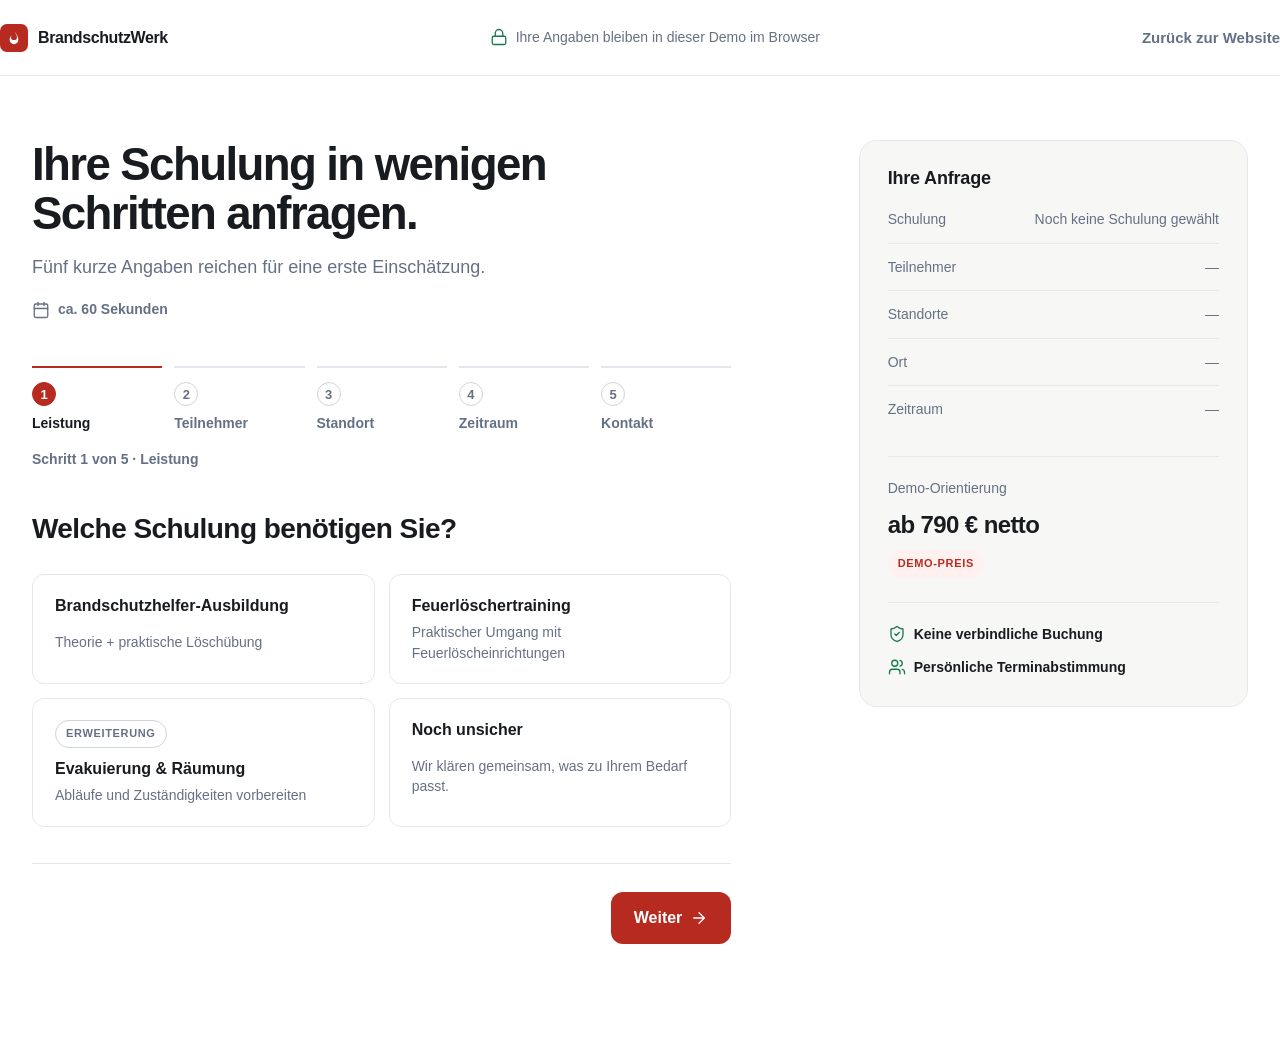
==== anfrage/index.html @ 1ae9d1f4 "publish BrandschutzWerk demo preview (generated artefact)" ====
<!doctype html>
<html lang="de">
<head>
  <meta charset="utf-8">
  <meta name="viewport" content="width=device-width, initial-scale=1">
  <meta name="robots" content="noindex,nofollow">
  <title>Schulung anfragen | BrandschutzWerk</title>
  <meta name="description" content="Unverbindliche Anfrage für eine Brandschutzhelfer-Schulung in fünf kurzen Schritten.">
  <link rel="canonical" href="./">
  <meta property="og:title" content="Schulung anfragen | BrandschutzWerk">
  <meta property="og:description" content="Unverbindliche Anfrage für eine Brandschutzhelfer-Schulung in fünf kurzen Schritten.">
  <meta property="og:type" content="website">
  <meta property="og:locale" content="de_DE">
  <link rel="icon" href="../assets/brand/favicon.svg" type="image/svg+xml">
  <link rel="stylesheet" href="../css/foundation/tokens.css">
  <link rel="stylesheet" href="../css/foundation/reset.css">
  <link rel="stylesheet" href="../css/foundation/typography.css">
  <link rel="stylesheet" href="../css/foundation/layout.css">
  <link rel="stylesheet" href="../css/foundation/utilities.css">
  <link rel="stylesheet" href="../css/foundation/motion.css">
  <link rel="stylesheet" href="../css/components/icon.css">
  <link rel="stylesheet" href="../css/components/button.css">
  <link rel="stylesheet" href="../css/components/badge.css">
  <link rel="stylesheet" href="../css/components/status-note.css">
  <link rel="stylesheet" href="../css/components/form-field.css">
  <link rel="stylesheet" href="../css/components/stepper.css">
  <link rel="stylesheet" href="../css/components/demo-mode.css">
  <link rel="stylesheet" href="../css/patterns/section-heading.css">
  <link rel="stylesheet" href="../css/pages/request.css">
</head>
<body class="page-shell" data-page="PAGE_REQUEST">
<svg xmlns="http://www.w3.org/2000/svg" style="display:none" aria-hidden="true">
<symbol id="icon-arrow-right" viewBox="0 0 24 24"><path d="M5 12h14"/><path d="m12 5 7 7-7 7"/></symbol>
<symbol id="icon-check" viewBox="0 0 24 24"><path d="M20 6 9 17l-5-5"/></symbol>
<symbol id="icon-lock" viewBox="0 0 24 24"><rect width="18" height="11" x="3" y="11" rx="2"/><path d="M7 11V7a5 5 0 0 1 10 0v4"/></symbol>
<symbol id="icon-shield-check" viewBox="0 0 24 24"><path d="M20 13c0 5-3.5 7.5-7.66 8.95a1 1 0 0 1-.67-.01C7.5 20.5 4 18 4 13V6a1 1 0 0 1 1-1c2 0 4.5-1.2 6.24-2.72a1.17 1.17 0 0 1 1.52 0C14.51 3.81 17 5 19 5a1 1 0 0 1 1 1z"/><path d="m9 12 2 2 4-4"/></symbol>
<symbol id="icon-building-2" viewBox="0 0 24 24"><path d="M6 22V4a2 2 0 0 1 2-2h8a2 2 0 0 1 2 2v18Z"/><path d="M6 12H4a2 2 0 0 0-2 2v6a2 2 0 0 0 2 2h2"/><path d="M18 9h2a2 2 0 0 1 2 2v9a2 2 0 0 1-2 2h-2"/><path d="M10 6h4"/><path d="M10 10h4"/><path d="M10 14h4"/><path d="M10 18h4"/></symbol>
<symbol id="icon-users" viewBox="0 0 24 24"><path d="M16 21v-2a4 4 0 0 0-4-4H6a4 4 0 0 0-4 4v2"/><circle cx="9" cy="7" r="4"/><path d="M22 21v-2a4 4 0 0 0-3-3.87"/><path d="M16 3.13a4 4 0 0 1 0 7.75"/></symbol>
<symbol id="icon-file-check-2" viewBox="0 0 24 24"><path d="M4 22h14a2 2 0 0 0 2-2V7l-5-5H6a2 2 0 0 0-2 2v4"/><path d="M14 2v4a2 2 0 0 0 2 2h4"/><path d="m3 15 2 2 4-4"/></symbol>
<symbol id="icon-calendar" viewBox="0 0 24 24"><path d="M8 2v4"/><path d="M16 2v4"/><rect width="18" height="18" x="3" y="4" rx="2"/><path d="M3 10h18"/></symbol>
<symbol id="icon-map-pin" viewBox="0 0 24 24"><path d="M20 10c0 6-8 12-8 12s-8-6-8-12a8 8 0 0 1 16 0"/><circle cx="12" cy="10" r="3"/></symbol>
<symbol id="icon-circle-help" viewBox="0 0 24 24"><circle cx="12" cy="12" r="10"/><path d="M9.09 9a3 3 0 0 1 5.83 1c0 2-3 3-3 3"/><path d="M12 17h.01"/></symbol>
<symbol id="icon-fire-extinguisher" viewBox="0 0 24 24"><path d="M15 6.5V3a1 1 0 0 0-1-1h-2a1 1 0 0 0-1 1v3.5"/><path d="M9 18h8"/><path d="M18 3h-3"/><path d="M11 6.5a5 5 0 0 1 5 5V21a1 1 0 0 1-1 1h-4a1 1 0 0 1-1-1v-9.5a5 5 0 0 1 1-3"/><path d="M6.5 7h.01"/></symbol>
<symbol id="icon-plus" viewBox="0 0 24 24"><path d="M5 12h14"/><path d="M12 5v14"/></symbol>
</svg>
  <a class="skip-link" href="#main-content">Direkt zum Inhalt</a>

  <!-- REQUEST_00_HEADER — reduced header, no marketing navigation -->
  <header class="request-header" data-component="RequestHeader" data-section-id="REQUEST_00_HEADER">
    <div class="container request-header__inner">
      <a class="request-header__brand" href="../" aria-label="BrandschutzWerk Startseite">
        <img src="../assets/brand/brand-mark.svg" alt="" width="28" height="28">
        <span data-demo="brand-name">BrandschutzWerk</span>
      </a>
      <p class="request-header__trust">
        <svg class="icon icon--sm" aria-hidden="true"><use href="#icon-lock"></use></svg>
        Ihre Angaben bleiben in dieser Demo im Browser
      </p>
      <a class="request-header__back link-cta" href="../">Zurück zur Website</a>
    </div>
  </header>

  <main id="main-content">
    <div class="container">
      <div class="grid-12 request-layout">

        <div class="request-main">

          <!-- REQUEST_01_INTRO -->
          <section class="request-intro" data-section-id="REQUEST_01_INTRO">
            <h1>Ihre Schulung in wenigen Schritten anfragen.</h1>
            <p class="lead">Fünf kurze Angaben reichen für eine erste Einschätzung.</p>
            <p class="request-intro__meta"><svg class="icon icon--sm" aria-hidden="true"><use href="#icon-calendar"></use></svg>ca. 60 Sekunden</p>
          </section>

          <!-- REQUEST_02_STEPPER -->
          <section class="request-stepper-section" data-section-id="REQUEST_02_STEPPER" aria-labelledby="stepper-title">
            <h2 class="sr-only" id="stepper-title">Fortschritt der Anfrage</h2>
            <ol class="stepper" data-component="RequestStepper" data-current-step="1">
              <li class="stepper__step" data-stepper-index="1" aria-current="step">
                <span class="stepper__marker" aria-hidden="true"><svg class="icon icon--sm stepper__check"><use href="#icon-check"></use></svg><span class="stepper__number">1</span></span>
                <span class="stepper__label">Leistung</span>
              </li>
              <li class="stepper__step" data-stepper-index="2">
                <span class="stepper__marker" aria-hidden="true"><svg class="icon icon--sm stepper__check"><use href="#icon-check"></use></svg><span class="stepper__number">2</span></span>
                <span class="stepper__label">Teilnehmer</span>
              </li>
              <li class="stepper__step" data-stepper-index="3">
                <span class="stepper__marker" aria-hidden="true"><svg class="icon icon--sm stepper__check"><use href="#icon-check"></use></svg><span class="stepper__number">3</span></span>
                <span class="stepper__label">Standort</span>
              </li>
              <li class="stepper__step" data-stepper-index="4">
                <span class="stepper__marker" aria-hidden="true"><svg class="icon icon--sm stepper__check"><use href="#icon-check"></use></svg><span class="stepper__number">4</span></span>
                <span class="stepper__label">Zeitraum</span>
              </li>
              <li class="stepper__step" data-stepper-index="5">
                <span class="stepper__marker" aria-hidden="true"><svg class="icon icon--sm stepper__check"><use href="#icon-check"></use></svg><span class="stepper__number">5</span></span>
                <span class="stepper__label">Kontakt</span>
              </li>
            </ol>
            <p class="stepper__status" data-stepper-status role="status">Schritt 1 von 5 · Leistung</p>
          </section>

          <form class="request-form" novalidate data-request-form>

            <!-- REQUEST_STEP_01_SERVICE -->
            <section class="request-step" data-section-id="REQUEST_STEP_01_SERVICE" data-step-id="REQUEST_STEP_01_SERVICE" data-step-index="1" aria-labelledby="step-1-question">
              <h2 class="request-step__question" id="step-1-question" tabindex="-1">Welche Schulung benötigen Sie?</h2>
              <div class="request-options" role="group" aria-labelledby="step-1-question" data-field-id="FIELD_SERVICE">
                <button class="selectable-card request-option" type="button" aria-pressed="false" data-value="brandschutzhelfer">
                  <span class="request-option__title">Brandschutzhelfer-Ausbildung</span>
                  <span class="request-option__desc">Theorie + praktische Löschübung</span>
                  <svg class="icon icon--sm selectable-card__check" aria-hidden="true"><use href="#icon-check"></use></svg>
                </button>
                <button class="selectable-card request-option" type="button" aria-pressed="false" data-value="feuerloeschertraining">
                  <span class="request-option__title">Feuerlöschertraining</span>
                  <span class="request-option__desc">Praktischer Umgang mit Feuerlöscheinrichtungen</span>
                  <svg class="icon icon--sm selectable-card__check" aria-hidden="true"><use href="#icon-check"></use></svg>
                </button>
                <button class="selectable-card request-option" type="button" aria-pressed="false" data-value="evakuierung">
                  <span class="request-option__badge"><span class="badge badge--outline">ERWEITERUNG</span></span>
                  <span class="request-option__title">Evakuierung &amp; Räumung</span>
                  <span class="request-option__desc">Abläufe und Zuständigkeiten vorbereiten</span>
                  <svg class="icon icon--sm selectable-card__check" aria-hidden="true"><use href="#icon-check"></use></svg>
                </button>
                <button class="selectable-card request-option" type="button" aria-pressed="false" data-value="unsicher">
                  <span class="request-option__title">Noch unsicher</span>
                  <span class="request-option__desc">Wir klären gemeinsam, was zu Ihrem Bedarf passt.</span>
                  <svg class="icon icon--sm selectable-card__check" aria-hidden="true"><use href="#icon-check"></use></svg>
                </button>
              </div>
              <p class="field__error request-error" data-error-for="FIELD_SERVICE" role="alert" hidden></p>
              <div class="request-actions">
                <button class="btn btn--primary" type="button" data-request-next>Weiter<svg class="icon btn__arrow" aria-hidden="true"><use href="#icon-arrow-right"></use></svg></button>
              </div>
            </section>

            <!-- REQUEST_STEP_02_PARTICIPANTS -->
            <section class="request-step" data-section-id="REQUEST_STEP_02_PARTICIPANTS" data-step-id="REQUEST_STEP_02_PARTICIPANTS" data-step-index="2" aria-labelledby="step-2-question" hidden>
              <h2 class="request-step__question" id="step-2-question" tabindex="-1">Wie viele Personen sollen teilnehmen?</h2>
              <div class="request-options request-options--compact" role="group" aria-labelledby="step-2-question" data-field-id="FIELD_PARTICIPANTS">
                <button class="selectable-card request-option" type="button" aria-pressed="false" data-value="1-10">
                  <span class="request-option__title">1–10 Personen</span>
                  <svg class="icon icon--sm selectable-card__check" aria-hidden="true"><use href="#icon-check"></use></svg>
                </button>
                <button class="selectable-card request-option" type="button" aria-pressed="false" data-value="11-15">
                  <span class="request-option__title">11–15 Personen</span>
                  <svg class="icon icon--sm selectable-card__check" aria-hidden="true"><use href="#icon-check"></use></svg>
                </button>
                <button class="selectable-card request-option" type="button" aria-pressed="false" data-value="16-20">
                  <span class="request-option__title">16–20 Personen</span>
                  <svg class="icon icon--sm selectable-card__check" aria-hidden="true"><use href="#icon-check"></use></svg>
                </button>
                <button class="selectable-card request-option" type="button" aria-pressed="false" data-value="20+">
                  <span class="request-option__title">Mehr als 20 Personen</span>
                  <svg class="icon icon--sm selectable-card__check" aria-hidden="true"><use href="#icon-check"></use></svg>
                </button>
              </div>
              <p class="field__error request-error" data-error-for="FIELD_PARTICIPANTS" role="alert" hidden></p>

              <h3 class="request-step__subquestion" id="step-2-subquestion">Wie viele Standorte betrifft die Anfrage?</h3>
              <div class="request-options request-options--compact" role="group" aria-labelledby="step-2-subquestion" data-field-id="FIELD_LOCATION_COUNT">
                <button class="selectable-card request-option" type="button" aria-pressed="false" data-value="1">
                  <span class="request-option__title">1 Standort</span>
                  <svg class="icon icon--sm selectable-card__check" aria-hidden="true"><use href="#icon-check"></use></svg>
                </button>
                <button class="selectable-card request-option" type="button" aria-pressed="false" data-value="2-3">
                  <span class="request-option__title">2–3 Standorte</span>
                  <svg class="icon icon--sm selectable-card__check" aria-hidden="true"><use href="#icon-check"></use></svg>
                </button>
                <button class="selectable-card request-option" type="button" aria-pressed="false" data-value="4+">
                  <span class="request-option__title">4 oder mehr Standorte</span>
                  <svg class="icon icon--sm selectable-card__check" aria-hidden="true"><use href="#icon-check"></use></svg>
                </button>
              </div>
              <div class="request-actions">
                <button class="btn btn--secondary" type="button" data-request-back>Zurück</button>
                <button class="btn btn--primary" type="button" data-request-next>Weiter<svg class="icon btn__arrow" aria-hidden="true"><use href="#icon-arrow-right"></use></svg></button>
              </div>
            </section>

            <!-- REQUEST_STEP_03_LOCATION -->
            <section class="request-step" data-section-id="REQUEST_STEP_03_LOCATION" data-step-id="REQUEST_STEP_03_LOCATION" data-step-index="3" aria-labelledby="step-3-question" hidden>
              <h2 class="request-step__question" id="step-3-question" tabindex="-1">Wo soll die Schulung stattfinden?</h2>
              <div class="request-fields">
                <div class="field request-field--postal" data-field-id="FIELD_POSTAL_CODE">
                  <label class="field__label" for="request-postal">PLZ</label>
                  <input class="field__control" id="request-postal" name="postalCode" type="text" inputmode="numeric" autocomplete="postal-code" maxlength="5" placeholder="73033" aria-describedby="err-postal" required>
                  <p class="field__error" id="err-postal" data-error-for="FIELD_POSTAL_CODE" role="alert" hidden></p>
                </div>
                <div class="field" data-field-id="FIELD_CITY">
                  <label class="field__label" for="request-city">Ort</label>
                  <input class="field__control" id="request-city" name="city" type="text" autocomplete="address-level2" placeholder="Göppingen" aria-describedby="err-city" required>
                  <p class="field__error" id="err-city" data-error-for="FIELD_CITY" role="alert" hidden></p>
                </div>
                <div class="field request-field--wide" data-field-id="FIELD_LOCATION_NOTE">
                  <label class="field__label" for="request-location-note">Zusätzliche Standortinfo <span class="field__optional">Optional</span></label>
                  <input class="field__control" id="request-location-note" name="locationNote" type="text" placeholder="z. B. Werk 2, Gewerbepark oder Zufahrt">
                </div>
              </div>
              <div class="request-actions">
                <button class="btn btn--secondary" type="button" data-request-back>Zurück</button>
                <button class="btn btn--primary" type="button" data-request-next>Weiter<svg class="icon btn__arrow" aria-hidden="true"><use href="#icon-arrow-right"></use></svg></button>
              </div>
            </section>

            <!-- REQUEST_STEP_04_TIMING -->
            <section class="request-step" data-section-id="REQUEST_STEP_04_TIMING" data-step-id="REQUEST_STEP_04_TIMING" data-step-index="4" aria-labelledby="step-4-question" hidden>
              <h2 class="request-step__question" id="step-4-question" tabindex="-1">Wann passt die Schulung ungefähr?</h2>
              <div class="request-options" role="group" aria-labelledby="step-4-question" data-field-id="FIELD_TIMING">
                <button class="selectable-card request-option" type="button" aria-pressed="false" data-value="asap">
                  <span class="request-option__title">So schnell wie möglich</span>
                  <span class="request-option__desc">Wir prüfen den nächstmöglichen Termin.</span>
                  <svg class="icon icon--sm selectable-card__check" aria-hidden="true"><use href="#icon-check"></use></svg>
                </button>
                <button class="selectable-card request-option" type="button" aria-pressed="false" data-value="4-wochen">
                  <span class="request-option__title">Innerhalb der nächsten 4 Wochen</span>
                  <span class="request-option__desc">Zeitnah, aber flexibel planbar.</span>
                  <svg class="icon icon--sm selectable-card__check" aria-hidden="true"><use href="#icon-check"></use></svg>
                </button>
                <button class="selectable-card request-option" type="button" aria-pressed="false" data-value="1-3-monate">
                  <span class="request-option__title">In 1–3 Monaten</span>
                  <span class="request-option__desc">Geplanter Bedarf in den kommenden Monaten.</span>
                  <svg class="icon icon--sm selectable-card__check" aria-hidden="true"><use href="#icon-check"></use></svg>
                </button>
                <button class="selectable-card request-option" type="button" aria-pressed="false" data-value="offen">
                  <span class="request-option__title">Noch offen</span>
                  <span class="request-option__desc">Der genaue Zeitraum steht noch nicht fest.</span>
                  <svg class="icon icon--sm selectable-card__check" aria-hidden="true"><use href="#icon-check"></use></svg>
                </button>
              </div>
              <p class="field__error request-error" data-error-for="FIELD_TIMING" role="alert" hidden></p>
              <div class="request-fields">
                <div class="field" data-field-id="FIELD_PREFERRED_DATE">
                  <label class="field__label" for="request-date">Konkreter Wunschtermin <span class="field__optional">Optional</span></label>
                  <input class="field__control" id="request-date" name="preferredDate" type="date">
                </div>
              </div>
              <div class="request-actions">
                <button class="btn btn--secondary" type="button" data-request-back>Zurück</button>
                <button class="btn btn--primary" type="button" data-request-next>Weiter<svg class="icon btn__arrow" aria-hidden="true"><use href="#icon-arrow-right"></use></svg></button>
              </div>
            </section>

            <!-- REQUEST_STEP_05_CONTACT -->
            <section class="request-step" data-section-id="REQUEST_STEP_05_CONTACT" data-step-id="REQUEST_STEP_05_CONTACT" data-step-index="5" aria-labelledby="step-5-question" hidden>
              <h2 class="request-step__question" id="step-5-question" tabindex="-1">Wie können wir Sie erreichen?</h2>
              <div class="request-fields">
                <div class="field" data-field-id="FIELD_COMPANY">
                  <label class="field__label" for="request-company">Unternehmen</label>
                  <input class="field__control" id="request-company" name="company" type="text" autocomplete="organization" placeholder="Muster GmbH" aria-describedby="err-company" required>
                  <p class="field__error" id="err-company" data-error-for="FIELD_COMPANY" role="alert" hidden></p>
                </div>
                <div class="field" data-field-id="FIELD_CONTACT_NAME">
                  <label class="field__label" for="request-contact">Ansprechpartner</label>
                  <input class="field__control" id="request-contact" name="contactName" type="text" autocomplete="name" placeholder="Max Mustermann" aria-describedby="err-contact" required>
                  <p class="field__error" id="err-contact" data-error-for="FIELD_CONTACT_NAME" role="alert" hidden></p>
                </div>
                <div class="field" data-field-id="FIELD_EMAIL">
                  <label class="field__label" for="request-email">Geschäftliche E-Mail-Adresse</label>
                  <input class="field__control" id="request-email" name="email" type="email" autocomplete="email" placeholder="max@unternehmen.de" aria-describedby="err-email" required>
                  <p class="field__error" id="err-email" data-error-for="FIELD_EMAIL" role="alert" hidden></p>
                </div>
                <div class="field" data-field-id="FIELD_PHONE">
                  <label class="field__label" for="request-phone">Telefon <span class="field__optional">Optional</span></label>
                  <input class="field__control" id="request-phone" name="phone" type="tel" autocomplete="tel" placeholder="0711 12345678">
                </div>
                <div class="field request-field--wide" data-field-id="FIELD_MESSAGE">
                  <label class="field__label" for="request-message">Hinweis zur Anfrage <span class="field__optional">Optional</span></label>
                  <textarea class="field__control" id="request-message" name="message" rows="4" placeholder="Gibt es etwas, das wir vorab wissen sollten?"></textarea>
                </div>
              </div>

              <p class="request-privacy">Informationen zur Verarbeitung Ihrer Angaben finden Sie in unseren <a href="../datenschutz/">Datenschutzhinweisen</a>.</p>
              <p class="request-contract" data-request-contract-notice>Mit dem Absenden stellen Sie eine unverbindliche Anfrage. Es kommt noch kein Vertrag zustande.</p>
              <p class="field__error request-error" data-error-for="FORM_GLOBAL" role="alert" hidden></p>

              <div class="request-actions">
                <button class="btn btn--secondary" type="button" data-request-back>Zurück</button>
                <button class="btn btn--primary" type="button" data-request-submit>Unverbindliche Anfrage absenden<svg class="icon btn__arrow" aria-hidden="true"><use href="#icon-arrow-right"></use></svg></button>
              </div>
            </section>

          </form>
        </div>

        <!-- REQUEST_03_SUMMARY -->
        <aside class="request-summary" data-component="RequestSummary" data-section-id="REQUEST_03_SUMMARY" aria-labelledby="summary-title">
          <h2 class="request-summary__title" id="summary-title">Ihre Anfrage</h2>
          <dl class="request-summary__list">
            <div class="request-summary__row" data-summary-row="service">
              <dt>Schulung</dt>
              <dd data-summary-value="service" data-empty="true">Noch keine Schulung gewählt</dd>
            </div>
            <div class="request-summary__row" data-summary-row="participants">
              <dt>Teilnehmer</dt>
              <dd data-summary-value="participants" data-empty="true">—</dd>
            </div>
            <div class="request-summary__row" data-summary-row="locationCount">
              <dt>Standorte</dt>
              <dd data-summary-value="locationCount" data-empty="true">—</dd>
            </div>
            <div class="request-summary__row" data-summary-row="location">
              <dt>Ort</dt>
              <dd data-summary-value="location" data-empty="true">—</dd>
            </div>
            <div class="request-summary__row" data-summary-row="timing">
              <dt>Zeitraum</dt>
              <dd data-summary-value="timing" data-empty="true">—</dd>
            </div>
          </dl>

          <div class="request-summary__price" data-status="DEMO_DATA">
            <p class="request-summary__price-label">Demo-Orientierung</p>
            <p class="request-summary__price-value">ab 790 € netto</p>
            <span class="badge">DEMO-PREIS</span>
          </div>

          <!-- REQUEST_04_REASSURANCE -->
          <ul class="request-trust" data-section-id="REQUEST_04_REASSURANCE">
            <li><svg class="icon icon--sm" aria-hidden="true"><use href="#icon-shield-check"></use></svg>Keine verbindliche Buchung</li>
            <li><svg class="icon icon--sm" aria-hidden="true"><use href="#icon-users"></use></svg>Persönliche Terminabstimmung</li>
          </ul>
        </aside>

      </div>
    </div>
  </main>

  <script type="module" src="../js/core/app.js"></script>
</body>
</html>
---- css/foundation/tokens.css ----
/* FOUNDATION — design tokens
   Generated from project/v2/machine/token-registry.json.
   The registry is the authority; this file must stay in sync with it.
   No page or component stylesheet may redefine a token. */

:root {
  /* --- Colour --- */
  --color-bg: #f7f7f5;
  --color-surface: #ffffff;
  --color-dark: #22272b;
  --color-dark-soft: #292e33;
  --color-text: #181b1f;
  --color-text-muted: #667085;
  /* Muted text that has to clear 4.5:1 on a tinted (not white) background.
     #667085 manages 4.97:1 on white but only 4.35:1 on the neutral tint. */
  --color-text-strong-muted: #5d6675;
  --color-text-on-dark: #f8f9fa;
  --color-brand: #b72a20;
  --color-brand-hover: #9e241b;
  --color-brand-soft: #fff1ef;
  --color-border: #e4e7ec;
  --color-border-strong: #cfd4dc;
  --color-success: #18794e;
  --color-error: #b42318;

  /* --- Typography --- */
  --font-sans: "Geist", "Inter", Arial, sans-serif;
  --font-size-xs: 0.8125rem;
  --font-size-sm: 0.875rem;
  --font-size-base: 1rem;
  --font-size-lg: 1.125rem;
  --font-size-xl: 1.5rem;
  --font-size-h3: clamp(1.4rem, 2vw, 1.75rem);
  --font-size-h2: clamp(2.1rem, 4vw, 2.75rem);
  --font-size-h1: clamp(2.65rem, 5vw, 3.85rem);

  /* --- Spacing --- */
  --space-1: 0.5rem;
  --space-2: 1rem;
  --space-3: 1.5rem;
  --space-4: 2rem;
  --space-5: 3rem;
  --space-6: 4rem;
  --space-7: 5rem;
  --space-8: 6rem;
  --space-9: 7rem;
  --space-10: 8rem;

  /* --- Layout --- */
  --container: 77.5rem;
  --page-padding-desktop: 2rem;
  --page-padding-tablet: 1.5rem;
  --page-padding-mobile: 1.25rem;
  --grid-gap: 1.5rem;
  --header-height: 4.75rem;

  /* --- Radius --- */
  --radius-sm: 0.5rem;
  --radius-input: 0.75rem;
  --radius-button: 0.75rem;
  --radius-card: 1.125rem;
  --radius-image: 1.5rem;

  /* --- Shadow --- */
  --shadow-card: 0 1px 2px rgba(16,24,40,.03), 0 8px 24px rgba(16,24,40,.04);

  /* --- Motion --- */
  --motion-fast: 180ms;
  --motion-base: 360ms;
  --motion-reveal: 480ms;
  --ease-standard: cubic-bezier(.2,.8,.2,1);

  /* --- Focus, control sizing and z-index layers ---
     Not in the source token list; declared here as foundation contract so no
     component invents its own focus ring, target size or stacking value. */
  --focus-ring-width: 3px;
  --focus-ring-color: rgba(183, 42, 32, .28);
  --focus-ring-offset: 3px;
  --control-min-target: 44px;
  --control-height: 3.25rem;
  --z-base: 1;
  --z-sticky-cta: 90;
  --z-drawer: 99;
  --z-header: 100;
  --z-inspector: 999;
  --z-overlay: 1000;
  --z-skip-link: 2000;
}
---- css/foundation/typography.css ----
body {
  font-family: var(--font-sans);
  font-size: var(--font-size-base);
  line-height: 1.6;
  color: var(--color-text);
  background: var(--color-bg);
  text-rendering: optimizeLegibility;
  -webkit-font-smoothing: antialiased;
}

h1, h2, h3, h4 {
  letter-spacing: -.035em;
  line-height: 1.08;
  /* German compounds (Datenschutzhinweise, Teilnahmebescheinigung) exceed
     narrow viewports; wrapping is a foundation contract, not a page fix.
     overflow-wrap is the actual overflow guard — it breaks only a word that
     cannot fit a line at all.

     Display headings do NOT auto-hyphenate. `hyphens: auto` used to apply here
     too and broke headlines mid word on words that fit unaided
     ("aus ei-nem Handbuch" at 1440, "Mitarbei-ter" at 390), which reads as a
     typographic defect rather than a safety net. Body copy is left at the
     browser default and may opt into hyphenation where it genuinely helps. */
  overflow-wrap: break-word;
  hyphens: manual;
}
h1 { font-size: var(--font-size-h1); font-weight: 700; }
h2 { font-size: var(--font-size-h2); font-weight: 680; }
h3 { font-size: var(--font-size-h3); font-weight: 650; }
h4 { font-size: var(--font-size-lg); font-weight: 650; line-height: 1.3; letter-spacing: -.01em; }

p { color: var(--color-text-muted); }
.surface-authority p { color: rgba(248, 249, 250, .72); }

/* Display: the presentation overlay headline. Deliberately not an <h1> so no
   page ever renders a second document-level heading (V1 defect). */
.type-display {
  margin: 0 0 1.75rem;
  color: #fff;
  font-size: clamp(3rem, 7vw, 5.5rem);
  font-weight: 700;
  line-height: .98;
  letter-spacing: -.055em;
}

.eyebrow {
  margin-bottom: 1rem;
  color: var(--color-brand);
  font-size: var(--font-size-xs);
  font-weight: 700;
  letter-spacing: .11em;
  text-transform: uppercase;
}
.surface-authority .eyebrow { color: #ef7169; }

.lead, .text-large { font-size: var(--font-size-lg); line-height: 1.55; max-width: 620px; }
.text-small { font-size: var(--font-size-sm); }
.text-muted { color: var(--color-text-muted); }
.text-brand { color: var(--color-brand); }

.label {
  display: block;
  color: var(--color-text);
  font-size: var(--font-size-sm);
  font-weight: 650;
}

.caption { color: var(--color-text-muted); font-size: var(--font-size-xs); line-height: 1.45; }
---- css/foundation/layout.css ----
/* FOUNDATION — container, grid, sections, surfaces */

.container {
  width: min(calc(100% - (var(--page-padding-desktop) * 2)), var(--container));
  margin-inline: auto;
}

.grid-12 {
  display: grid;
  grid-template-columns: repeat(12, minmax(0, 1fr));
  gap: var(--grid-gap);
}


.text-column { max-width: 47.5rem; }


.stack > * + * { margin-top: var(--stack-space, 1.5rem); }
.stack--tight { --stack-space: .5rem; }
.stack--loose { --stack-space: 2.5rem; }

.section { padding-block: var(--space-9); }
.section--large { padding-block: var(--space-10); }
.section--compact { padding-block: var(--space-7); }

.surface-editorial { background: var(--color-bg); }
.surface-functional { background: var(--color-surface); }
.surface-authority { background: var(--color-dark); color: var(--color-text-on-dark); }
.surface-authority h1, .surface-authority h2,
.surface-authority h3, .surface-authority h4 { color: var(--color-text-on-dark); }

.page-shell { min-height: 100vh; display: flex; flex-direction: column; }
.page-shell main { flex: 1; }

@media (max-width: 1023px) {
  .container { width: min(calc(100% - (var(--page-padding-tablet) * 2)), var(--container)); }
  .grid-12 { grid-template-columns: repeat(8, minmax(0, 1fr)); gap: 1.25rem; }
  .section { padding-block: var(--space-8); }
  .section--large { padding-block: var(--space-8); }
}

@media (max-width: 767px) {
  .container { width: calc(100% - (var(--page-padding-mobile) * 2)); }
  .grid-12 { grid-template-columns: repeat(4, minmax(0, 1fr)); gap: 1rem; }
  .section, .section--large { padding-block: var(--space-6); }
  .section--compact { padding-block: 3.5rem; }
}
---- css/foundation/utilities.css ----
/* FOUNDATION — utilities
   Deliberately small. This is not a utility framework. */

.sr-only {
  position: absolute;
  width: 1px; height: 1px;
  padding: 0; margin: -1px;
  overflow: hidden;
  clip: rect(0, 0, 0, 0);
  white-space: nowrap;
  border: 0;
}

.skip-link {
  position: fixed;
  z-index: var(--z-skip-link);
  top: .75rem;
  left: .75rem;
  padding: .75rem 1rem;
  border-radius: var(--radius-button);
  background: var(--color-text);
  color: #fff;
  transform: translateY(-200%);
  transition: transform var(--motion-fast) var(--ease-standard);
}
.skip-link:focus { transform: translateY(0); }

[hidden] { display: none !important; }
---- css/foundation/motion.css ----
/* FOUNDATION — motion system */

.reveal {
  opacity: 0;
  transform: translateY(16px);
  transition: opacity var(--motion-reveal) var(--ease-standard),
              transform var(--motion-reveal) var(--ease-standard);
}
.reveal.is-visible { opacity: 1; transform: none; }

.reveal-image {
  opacity: 0;
  transform: scale(.985);
  transition: opacity var(--motion-reveal) var(--ease-standard),
              transform var(--motion-reveal) var(--ease-standard);
}
.reveal-image.is-visible { opacity: 1; transform: none; }

/* Declarative stagger. Never inline styles. Chain capped at 5 per the source
   motion contract. */
.reveal[data-delay="1"], .reveal-image[data-delay="1"] { transition-delay: 70ms; }
.reveal[data-delay="2"], .reveal-image[data-delay="2"] { transition-delay: 140ms; }
.reveal[data-delay="3"], .reveal-image[data-delay="3"] { transition-delay: 210ms; }
.reveal[data-delay="4"], .reveal-image[data-delay="4"] { transition-delay: 280ms; }
.reveal[data-delay="5"], .reveal-image[data-delay="5"] { transition-delay: 350ms; }

.motion-lift {
  transition: transform var(--motion-fast) var(--ease-standard),
              border-color var(--motion-fast) var(--ease-standard);
}
.motion-lift:hover { transform: translateY(-2px); }

.motion-image-zoom { overflow: hidden; }
.motion-image-zoom img { transition: transform 520ms var(--ease-standard); }
.motion-image-zoom:hover img { transform: scale(1.015); }

/* Global reduced-motion contract. Not limited to reveal elements — this is the
   V1 defect this foundation exists to prevent. */
@media (prefers-reduced-motion: reduce) {
  html { scroll-behavior: auto; }

  *, *::before, *::after {
    animation-duration: .01ms !important;
    animation-iteration-count: 1 !important;
    transition-duration: .01ms !important;
    transition-delay: 0ms !important;
    scroll-behavior: auto !important;
  }

  .reveal, .reveal-image { opacity: 1; transform: none; }
  .motion-lift:hover, .motion-image-zoom:hover img { transform: none; }
}
---- css/components/icon.css ----
/* COMPONENT — Icon
   Local SVG only. No emoji, no Unicode glyph as a functional icon, no CDN. */

.icon {
  flex: 0 0 auto;
  width: 1.375rem;
  height: 1.375rem;
  stroke: currentColor;
  stroke-width: 1.75;
  stroke-linecap: round;
  stroke-linejoin: round;
  fill: none;
}
.icon--sm { width: 1.125rem; height: 1.125rem; }
.icon--lg { width: 1.75rem; height: 1.75rem; }
.icon--feature { width: 2rem; height: 2rem; }
---- css/components/button.css ----
/* COMPONENT — PrimaryButton / SecondaryButton / TextLinkCTA
   Canonical class is .btn. `.button` is DEPRECATED (deprecations.json) and is
   deliberately not defined anywhere in this foundation. */

.btn {
  min-height: var(--control-height);
  min-width: var(--control-min-target);
  padding: 0 1.375rem;
  display: inline-flex;
  align-items: center;
  justify-content: center;
  gap: .5rem;
  border: 1px solid transparent;
  border-radius: var(--radius-button);
  font-weight: 650;
  line-height: 1;
  text-align: center;
  cursor: pointer;
  transition: background-color var(--motion-fast) var(--ease-standard),
              border-color var(--motion-fast) var(--ease-standard),
              transform var(--motion-fast) var(--ease-standard);
}

.btn--primary { background: var(--color-brand); color: #fff; }
.btn--primary:hover { background: var(--color-brand-hover); }

.btn--secondary { background: transparent; color: var(--color-text); border-color: var(--color-border-strong); }
.btn--secondary:hover { background: var(--color-surface); }

.btn--light { background: #fff; color: var(--color-dark); }
.btn--light:hover { background: #f2f2ef; }

.btn:active { transform: translateY(1px); }

.btn:focus-visible {
  outline: var(--focus-ring-width) solid var(--focus-ring-color);
  outline-offset: var(--focus-ring-offset);
}

.btn[disabled], .btn[aria-disabled="true"] {
  opacity: .45;
  cursor: not-allowed;
  transform: none;
  pointer-events: none;
}

/* Arrow is part of the component, not page markup. */
.btn__arrow {
  flex: 0 0 auto;
  width: 1.125rem;
  height: 1.125rem;
  transition: transform var(--motion-fast) var(--ease-standard);
}
.btn:hover .btn__arrow { transform: translateX(3px); }

.btn--block { width: 100%; }

/* Text link CTA: no button surface, same arrow contract. */
.link-cta {
  min-height: var(--control-min-target);
  display: inline-flex;
  align-items: center;
  gap: .5rem;
  color: var(--color-text);
  font-size: .9375rem;
  font-weight: 650;
}
.link-cta:hover .btn__arrow { transform: translateX(3px); }
.link-cta:focus-visible {
  outline: var(--focus-ring-width) solid var(--focus-ring-color);
  outline-offset: var(--focus-ring-offset);
  border-radius: var(--radius-sm);
}
---- css/components/badge.css ----
/* COMPONENT — Badge */

.badge {
  display: inline-flex;
  align-items: center;
  min-height: 1.75rem;
  padding: .25rem .625rem;
  border-radius: 999px;
  background: var(--color-brand-soft);
  color: var(--color-brand);
  font-size: .6875rem;
  font-weight: 720;
  letter-spacing: .06em;
  text-transform: uppercase;
}
/* --color-text-muted (#667085) on the neutral tint #eef0f2 measures 4.35:1.
   The badge is 11px/720, which is not WCAG "large text", so it needs 4.5:1 and
   failed. --color-text-strong-muted is a shade darker and measures 5.07:1 on the
   same tint. The tint is kept so the badge still reads as neutral rather than
   turning into a dark chip. */
.badge--neutral { background: #eef0f2; color: var(--color-text-strong-muted); }
.badge--outline { background: transparent; border: 1px solid var(--color-border-strong); color: var(--color-text-muted); }
.badge--on-dark { background: transparent; border: 1px solid rgba(255,255,255,.28); color: rgba(255,255,255,.82); }
---- css/components/status-note.css ----
/* COMPONENT — StatusNote
   Human-readable sentence. Never renders an internal status token; that stays
   machine-readable on data-status. */

.status-note {
  margin-top: 1.75rem;
  padding-left: .875rem;
  border-left: 2px solid var(--color-border-strong);
  max-width: 45rem;
  color: var(--color-text-muted);
  font-size: var(--font-size-xs);
  line-height: 1.55;
}
.surface-authority .status-note {
  border-left-color: rgba(255, 255, 255, .24);
  color: rgba(255, 255, 255, .55);
}

.data-placeholder {
  display: inline-block;
  padding: .1875rem .5625rem;
  border: 1px dashed var(--color-border-strong);
  border-radius: var(--radius-sm);
  color: var(--color-text-muted);
  font-size: var(--font-size-xs);
  font-weight: 800;
  line-height: 1.4;
  letter-spacing: .05em;
  vertical-align: middle;
}
---- css/components/form-field.css ----
/* COMPONENT — FormField / SelectableCard
   Primitives only. No request business logic lives in the foundation. */

.field { display: grid; gap: .5rem; }
.field__label { color: var(--color-text); font-size: var(--font-size-sm); font-weight: 650; }
.field__help { color: var(--color-text-muted); font-size: var(--font-size-xs); }

.field__control {
  width: 100%;
  min-height: var(--control-height);
  padding: 0 .875rem;
  border: 1px solid var(--color-border);
  border-radius: var(--radius-input);
  background: var(--color-surface);
  /* 16px minimum prevents iOS zoom on focus */
  font-size: var(--font-size-base);
}
textarea.field__control { padding-block: .75rem; min-height: 8rem; resize: vertical; }
.field__control:hover { border-color: var(--color-border-strong); }
.field__control:focus-visible {
  outline: var(--focus-ring-width) solid var(--focus-ring-color);
  outline-offset: 2px;
  border-color: var(--color-brand);
}
.field__control[aria-invalid="true"] { border-color: var(--color-error); }
.field__control[disabled] { background: var(--color-bg); opacity: .6; cursor: not-allowed; }

/* Error is textual, never colour-only. */
.field__error {
  display: flex;
  align-items: center;
  gap: .375rem;
  min-height: 1.2rem;
  color: var(--color-error);
  font-size: var(--font-size-xs);
}

.selectable-card {
  min-height: var(--control-min-target);
  width: 100%;
  padding: 1rem 1.125rem;
  display: grid;
  gap: .25rem;
  text-align: left;
  border: 1px solid var(--color-border);
  border-radius: var(--radius-input);
  background: var(--color-surface);
  transition: border-color var(--motion-fast) var(--ease-standard),
              background-color var(--motion-fast) var(--ease-standard);
}
.selectable-card:hover { border-color: var(--color-border-strong); }
.selectable-card:focus-visible {
  outline: var(--focus-ring-width) solid var(--focus-ring-color);
  outline-offset: var(--focus-ring-offset);
}
/* Selection carries a border, a tint and a check mark — never colour alone. */
.selectable-card[aria-pressed="true"] {
  border-color: var(--color-brand);
  border-width: 2px;
  background: var(--color-brand-soft);
}
.selectable-card__check { display: none; color: var(--color-brand); }
.selectable-card[aria-pressed="true"] .selectable-card__check { display: block; }
---- css/components/stepper.css ----
/* COMPONENT — RequestStepper (COMP_REQUEST_STEPPER, REUSE_TYPE=SHARED)
   Discrete step progression only. There is no percentage bar, because the flow
   has five real states and nothing in between; a percentage would be invented
   precision. Progress is announced through a live status line rather than
   inferred from colour. */

.stepper {
  display: grid;
  grid-template-columns: repeat(5, minmax(0, 1fr));
  gap: .75rem;
  counter-reset: step;
}

.stepper__step {
  min-width: 0;
  display: grid;
  gap: .5rem;
  padding-top: .875rem;
  border-top: 2px solid var(--color-border);
  color: var(--color-text-muted);
}
.stepper__step[aria-current="step"] { border-top-color: var(--color-brand); color: var(--color-text); }
.stepper__step[data-stepper-state="done"] { border-top-color: var(--color-brand); color: var(--color-text); }

.stepper__marker {
  width: 1.5rem;
  height: 1.5rem;
  display: grid;
  place-items: center;
  border: 1px solid var(--color-border-strong);
  border-radius: 50%;
  font-size: var(--font-size-xs);
  font-weight: 720;
  line-height: 1;
}
.stepper__step[aria-current="step"] .stepper__marker {
  border-color: var(--color-brand);
  background: var(--color-brand);
  color: #fff;
}
/* Completed steps carry a check mark, not only a colour change. */
.stepper__step[data-stepper-state="done"] .stepper__marker {
  border-color: var(--color-brand);
  background: var(--color-brand-soft);
  color: var(--color-brand);
}
.stepper__check { display: none; }
.stepper__step[data-stepper-state="done"] .stepper__check { display: block; }
.stepper__step[data-stepper-state="done"] .stepper__number { display: none; }

.stepper__label {
  font-size: var(--font-size-sm);
  font-weight: 620;
  line-height: 1.3;
}

.stepper__status {
  margin-top: 1rem;
  color: var(--color-text-muted);
  font-size: var(--font-size-sm);
  font-weight: 620;
}

/* Mobile: the five labels do not fit side by side, and a horizontally
   scrolling stepper hides progress. The markers stay as a compact row and the
   live status line carries the wording. */
@media (max-width: 767px) {
  .stepper { gap: .375rem; }
  .stepper__label { display: none; }
  .stepper__step { padding-top: .625rem; justify-items: center; }
  .stepper__status { margin-top: .75rem; font-size: var(--font-size-sm); }
}
---- css/components/demo-mode.css ----
/* COMPONENT — PresentationIntro + DemoInspector.
   Neither is mounted in normal public mode. */

.presentation-intro {
  position: fixed;
  inset: 0;
  z-index: var(--z-overlay);
  display: grid;
  place-items: center;
  padding: 2rem;
  background: var(--color-dark);
  color: #fff;
}
.presentation-intro::before {
  content: "";
  position: absolute;
  width: 50rem; height: 50rem;
  right: -20rem; bottom: -25rem;
  border-radius: 50%;
  background: radial-gradient(circle, rgba(183,42,32,.28), transparent 68%);
  pointer-events: none;
}
.presentation-intro__inner { position: relative; z-index: 1; width: min(100%, 68rem); }
.presentation-intro .eyebrow { color: #ef7169; margin-bottom: 1.25rem; }
.presentation-intro__body {
  max-width: 44rem;
  margin-bottom: 2.5rem;
  color: rgba(255, 255, 255, .65);
  font-size: clamp(1.1rem, 2vw, 1.35rem);
  line-height: 1.55;
}
.presentation-intro .btn { min-width: 13rem; }
.presentation-intro__note { margin-top: 1.25rem; color: rgba(255, 255, 255, .35); font-size: .72rem; }

@media (max-width: 767px) {
  .presentation-intro { place-items: end start; }
  .presentation-intro__inner { padding-bottom: env(safe-area-inset-bottom); }
}

.demo-inspector {
  position: fixed;
  z-index: var(--z-inspector);
  top: 1rem; right: 1rem;
  width: min(17rem, calc(100vw - 2rem));
  padding: 1rem;
  border: 1px solid rgba(255, 255, 255, .12);
  border-radius: .8rem;
  background: rgba(24, 27, 31, .94);
  color: #fff;
  font-size: .75rem;
  backdrop-filter: blur(14px);
}
.demo-inspector__title {
  margin-bottom: .75rem;
  color: rgba(255, 255, 255, .45);
  font-weight: 720;
  letter-spacing: .08em;
  text-transform: uppercase;
}
.demo-inspector__row {
  display: grid;
  grid-template-columns: 5.5rem 1fr;
  gap: .75rem;
  padding: .45rem 0;
  border-bottom: 1px solid rgba(255, 255, 255, .07);
}
.demo-inspector__row span { color: rgba(255, 255, 255, .42); }
.demo-inspector__row strong { font-weight: 600; overflow-wrap: anywhere; }

/* Inspector reveals the spec identity of each block — the whole point of the
   mode. Never active without ?inspect=1. */
body.is-inspecting [data-section-id] { position: relative; outline: 1px dashed rgba(24,27,31,.25); outline-offset: -1px; }
body.is-inspecting [data-section-id]::after {
  content: attr(data-section-id);
  position: absolute;
  z-index: 50;
  top: .5rem; left: .5rem;
  padding: .3rem .45rem;
  border-radius: .3rem;
  background: rgba(24, 27, 31, .9);
  color: #fff;
  font-size: .6rem;
  font-weight: 700;
  letter-spacing: .04em;
  pointer-events: none;
}
body.is-inspecting [data-demo] { outline: 2px dashed #d97706; outline-offset: 3px; }
body.is-inspecting [data-status="REAL_DATA_REQUIRED"] { outline: 2px dashed #dc2626; outline-offset: 4px; }
body.is-inspecting [data-status="FACHLICHE_FREIGABE_REQUIRED"] { outline: 2px dashed #7c3aed; outline-offset: 4px; }


[data-inspect-only] { display: none; }
.is-inspecting [data-inspect-only] {
  display: inline-flex;
  align-items: center;
  gap: .375rem;
  padding: .25rem .625rem;
  border: 1px solid var(--color-brand);
  border-radius: var(--radius-sm);
  color: var(--color-brand);
  font-size: var(--step--1);
  font-weight: 700;
  letter-spacing: .06em;
  text-transform: uppercase;
}
---- css/patterns/section-heading.css ----
/* PATTERN — SectionHeading */

.section-heading { max-width: 47.5rem; }
.section-heading h2 { margin-bottom: 1.125rem; }
.section-heading .lead + p { margin-top: .875rem; }
.section-heading--light { color: var(--color-text-on-dark); }
.section-heading--light p:not(.eyebrow) { max-width: 38.75rem; color: rgba(255, 255, 255, .68); }
---- css/pages/request.css ----
body[data-page="PAGE_REQUEST"],
body[data-page="PAGE_REQUEST_SUCCESS"] { background: var(--color-surface); }

/* ------------------------------------------------------------- REQUEST_00_HEADER
   Reduced header: brand, demo trust indicator, exit link. No marketing nav. */

.request-header {
  position: sticky;
  top: 0;
  z-index: var(--z-header);
  min-height: var(--header-height);
  display: flex;
  align-items: center;
  background: rgba(255, 255, 255, .94);
  border-bottom: 1px solid var(--color-border);
  backdrop-filter: blur(14px);
  -webkit-backdrop-filter: blur(14px);
}
.request-header__inner {
  width: 100%;
  display: flex;
  align-items: center;
  justify-content: space-between;
  gap: 1.5rem;
}
.request-header__brand {
  min-height: var(--control-min-target);
  display: inline-flex;
  align-items: center;
  gap: .625rem;
  font-weight: 720;
  letter-spacing: -.025em;
  white-space: nowrap;
}
.request-header__brand:focus-visible {
  outline: var(--focus-ring-width) solid var(--focus-ring-color);
  outline-offset: 2px;
  border-radius: var(--radius-sm);
}
.request-header__trust {
  display: inline-flex;
  align-items: center;
  gap: .5rem;
  margin: 0;
  color: var(--color-text-muted);
  font-size: var(--font-size-sm);
}
.request-header__trust .icon { color: var(--color-success); }
.request-header__back { color: var(--color-text-muted); white-space: nowrap; }
.request-header__back:hover { color: var(--color-text); }

/* --------------------------------------------------------------------- LAYOUT
   Left content 7 cols, sticky summary 4 cols, one column gap. */

.request-layout { padding-block: var(--space-6) var(--space-8); row-gap: var(--space-5); align-items: start; }
.request-main    { grid-column: 1 / span 7; min-width: 0; }
.request-summary { grid-column: 9 / span 4; position: sticky; top: calc(var(--header-height) + 1.5rem); }

/* --------------------------------------------------------------- REQUEST_01_INTRO */

.request-intro h1 { font-size: clamp(2rem, 3.6vw, 2.85rem); }
.request-intro .lead { margin-top: 1rem; }
.request-intro__meta {
  display: inline-flex;
  align-items: center;
  gap: .5rem;
  margin-top: 1rem;
  color: var(--color-text-muted);
  font-size: var(--font-size-sm);
  font-weight: 620;
}

.request-stepper-section { margin-top: 2.5rem; }

/* ----------------------------------------------------------------- STEP SHELL
   Every step lives in the DOM; only the active one is shown. Hiding with the
   `hidden` attribute keeps inactive steps out of the tab order and out of the
   accessibility tree without a display:none override. */

.request-form { margin-top: 2.5rem; }

.request-step__question {
  font-size: clamp(1.35rem, 2.2vw, 1.75rem);
  letter-spacing: -.02em;
  line-height: 1.25;
}
.request-step__question:focus-visible {
  outline: var(--focus-ring-width) solid var(--focus-ring-color);
  outline-offset: 4px;
  border-radius: var(--radius-sm);
}
.request-step__subquestion {
  margin-top: 2.5rem;
  font-size: var(--font-size-lg);
  font-weight: 650;
  letter-spacing: -.01em;
}

/* Step transition: crossfade + 12px translateX, inverted on back navigation.
   The class is applied for the duration of one transition only. */
.request-step { animation: request-step-in var(--motion-base) var(--ease-standard) both; }
.request-form[data-direction="back"] .request-step { animation-name: request-step-in-back; }

@keyframes request-step-in {
  from { opacity: 0; transform: translateX(12px); }
  to   { opacity: 1; transform: none; }
}
@keyframes request-step-in-back {
  from { opacity: 0; transform: translateX(-12px); }
  to   { opacity: 1; transform: none; }
}

/* ---------------------------------------------------------------- OPTIONS */

.request-options {
  display: grid;
  grid-template-columns: repeat(2, minmax(0, 1fr));
  gap: .875rem;
  margin-top: 1.75rem;
}
.request-options--compact { grid-template-columns: repeat(2, minmax(0, 1fr)); }

.request-option { position: relative; padding: 1.25rem 1.375rem; gap: .375rem; }
.request-option__badge { display: block; margin-bottom: .25rem; }
.request-option__title { font-size: var(--font-size-base); font-weight: 650; line-height: 1.35; }
.request-option__desc { color: var(--color-text-muted); font-size: var(--font-size-sm); line-height: 1.45; }
.request-option .selectable-card__check { position: absolute; top: 1.25rem; right: 1.25rem; }
.request-option[aria-pressed="true"] .request-option__desc { color: var(--color-text); }

/* ----------------------------------------------------------------- FIELDS */

.request-fields {
  display: grid;
  grid-template-columns: repeat(2, minmax(0, 1fr));
  gap: 1.25rem;
  margin-top: 1.75rem;
}
.request-field--postal { max-width: 11rem; }
.request-field--wide { grid-column: 1 / -1; }
.field__optional {
  margin-left: .375rem;
  color: var(--color-text-muted);
  font-size: var(--font-size-xs);
  font-weight: 600;
}
/* Errors are textual and sit directly under their field. They are reserved
   space only when present, so a calm step does not carry empty red rows. */
.field__error[hidden] { display: none; }
.request-error { margin-top: 1rem; }

.request-privacy, .request-contract {
  margin-top: 1.25rem;
  color: var(--color-text-muted);
  font-size: var(--font-size-sm);
  line-height: 1.55;
  max-width: 42rem;
}
.request-privacy a { color: var(--color-brand); text-decoration: underline; text-underline-offset: 2px; }
.request-contract {
  margin-top: .75rem;
  padding-left: .875rem;
  border-left: 2px solid var(--color-border-strong);
  color: var(--color-text);
  font-weight: 560;
}

/* ---------------------------------------------------------------- ACTIONS
   One dominant next action; back is deliberately secondary and sits left. */

.request-actions {
  display: flex;
  align-items: center;
  gap: .75rem;
  margin-top: 2.25rem;
  padding-top: 1.75rem;
  border-top: 1px solid var(--color-border);
}
.request-actions .btn--primary { margin-left: auto; }
.request-actions .btn[aria-busy="true"] { pointer-events: none; opacity: .7; }

/* -------------------------------------------------------- REQUEST_03_SUMMARY */

.request-summary {
  padding: 1.75rem;
  border: 1px solid var(--color-border);
  border-radius: var(--radius-card);
  background: var(--color-bg);
}
.request-summary__title { font-size: var(--font-size-lg); font-weight: 680; letter-spacing: -.01em; }
.request-summary__list { margin-top: 1.25rem; display: grid; gap: 0; }
.request-summary__row {
  display: flex;
  align-items: baseline;
  justify-content: space-between;
  gap: 1rem;
  padding-block: .75rem;
  border-top: 1px solid var(--color-border);
}
.request-summary__row:first-child { border-top: 0; padding-top: 0; }
.request-summary__row dt { color: var(--color-text-muted); font-size: var(--font-size-sm); }
.request-summary__row dd {
  margin: 0;
  min-width: 0;
  color: var(--color-text);
  font-size: var(--font-size-sm);
  font-weight: 650;
  text-align: right;
  overflow-wrap: anywhere;
}
.request-summary__row dd[data-empty="true"] { color: var(--color-text-muted); font-weight: 500; }

.request-summary__price {
  margin-top: 1.5rem;
  padding-top: 1.25rem;
  border-top: 1px solid var(--color-border);
  display: grid;
  justify-items: start;
  gap: .375rem;
}
.request-summary__price-label { margin: 0; color: var(--color-text-muted); font-size: var(--font-size-sm); }
.request-summary__price-value {
  margin: 0;
  color: var(--color-text);
  font-size: var(--font-size-xl);
  font-weight: 700;
  letter-spacing: -.025em;
}

.request-trust {
  margin-top: 1.5rem;
  padding-top: 1.25rem;
  border-top: 1px solid var(--color-border);
  display: grid;
  gap: .625rem;
}
.request-trust li {
  display: flex;
  align-items: center;
  gap: .5rem;
  color: var(--color-text);
  font-size: var(--font-size-sm);
  font-weight: 560;
}
.request-trust .icon { color: var(--color-success); flex: 0 0 auto; }

/* ==================================================== PAGE_REQUEST_SUCCESS */

.success-shell { display: flex; align-items: center; padding-block: var(--space-8); }
.success-container { max-width: 46rem; }

.success-check {
  width: 4rem;
  height: 4rem;
  display: grid;
  place-items: center;
  border-radius: 50%;
  background: var(--color-brand-soft);
  color: var(--color-brand);
  animation: success-check-in 320ms var(--ease-standard) both;
}
@keyframes success-check-in {
  from { opacity: 0; transform: scale(.88); }
  to   { opacity: 1; transform: none; }
}

.success-copy { margin-top: 2rem; }
.success-copy h1 { font-size: clamp(2rem, 3.6vw, 2.85rem); }
.success-copy h1:focus-visible {
  outline: var(--focus-ring-width) solid var(--focus-ring-color);
  outline-offset: 4px;
  border-radius: var(--radius-sm);
}
.success-copy .lead { margin-top: 1.125rem; }

.success-progress { margin-top: 3.5rem; padding-top: 2.5rem; border-top: 1px solid var(--color-border); }
.success-progress h2 { font-size: var(--font-size-xl); letter-spacing: -.02em; }
.success-progress > p { margin-top: .75rem; max-width: 40rem; }

.success-lifecycle {
  margin-top: 2rem;
  display: grid;
  grid-template-columns: repeat(4, minmax(0, 1fr));
  gap: 1rem;
}
.success-lifecycle__step {
  min-width: 0;
  display: grid;
  gap: .375rem;
  padding-top: 1rem;
  border-top: 2px solid var(--color-border);
}
.success-lifecycle__step[data-lifecycle-index="1"] { border-top-color: var(--color-brand); }
.success-lifecycle__marker {
  width: 1.5rem; height: 1.5rem;
  display: grid; place-items: center;
  border: 1px solid var(--color-border-strong);
  border-radius: 50%;
  color: var(--color-text-muted);
  font-size: var(--font-size-xs); font-weight: 720; line-height: 1;
}
.success-lifecycle__step[data-lifecycle-index="1"] .success-lifecycle__marker {
  border-color: var(--color-brand); background: var(--color-brand); color: #fff;
}
.success-lifecycle__title { color: var(--color-text); font-weight: 650; }
.success-lifecycle__meta { color: var(--color-text-muted); font-size: var(--font-size-sm); }

.success-recap { margin-top: 3rem; padding-top: 2.5rem; border-top: 1px solid var(--color-border); }
.success-recap h2 { font-size: var(--font-size-xl); letter-spacing: -.02em; }
.success-recap__list { margin-top: 1.25rem; display: grid; gap: 0; max-width: 34rem; }
.success-recap__row {
  display: flex; align-items: baseline; justify-content: space-between; gap: 1rem;
  padding-block: .75rem; border-top: 1px solid var(--color-border);
}
.success-recap__row:first-child { border-top: 0; padding-top: 0; }
.success-recap__row dt { color: var(--color-text-muted); font-size: var(--font-size-sm); }
.success-recap__row dd {
  margin: 0; min-width: 0; color: var(--color-text);
  font-size: var(--font-size-sm); font-weight: 650; text-align: right; overflow-wrap: anywhere;
}
.success-recap__empty { margin-top: 1rem; color: var(--color-text-muted); }

.success-cta { margin-top: 3rem; display: flex; align-items: center; flex-wrap: wrap; gap: 1rem 1.5rem; }
.success-cta .link-cta { color: var(--color-text-muted); }
.success-cta .link-cta:hover { color: var(--color-text); }

/* ----------------------------------------------------------------- RESPONSIVE */

@media (max-width: 1023px) {
  /* 8-column grid below 1024 (layout.css). The summary stops being sticky and
     moves under the form: at this width it would otherwise crowd the step. */
  .request-main    { grid-column: 1 / span 8; }
  .request-summary { grid-column: 1 / span 8; position: static; }
  .success-lifecycle { grid-template-columns: repeat(2, minmax(0, 1fr)); gap: 1.5rem 1rem; }
}

@media (max-width: 767px) {
  .request-main, .request-summary { grid-column: 1 / span 4; }
  .request-layout { padding-block: var(--space-5) var(--space-6); }

  .request-header__trust { display: none; }
  .request-header__back { font-size: var(--font-size-sm); }

  /* One decision per screen: options become a single column so no card is
     clipped and no row scrolls horizontally. */
  .request-options, .request-options--compact { grid-template-columns: 1fr; }
  .request-fields { grid-template-columns: 1fr; }
  .request-field--postal { max-width: none; }

  /* Actions stack with the primary action first in reading order but visually
     dominant; back stays reachable and clearly secondary. */
  .request-actions { flex-direction: column-reverse; align-items: stretch; gap: .625rem; }
  .request-actions .btn { width: 100%; }
  .request-actions .btn--primary { margin-left: 0; }

  .request-summary { padding: 1.5rem; }
  .success-shell { padding-block: var(--space-6); }
  .success-cta { flex-direction: column; align-items: stretch; }
  .success-cta .btn { width: 100%; justify-content: center; }
}

@media (max-width: 359px) {
  .success-lifecycle { grid-template-columns: 1fr; }
}

/* Reduced motion: the step change must still be perceivable, but it must not
   travel. Opacity only, and the check mark does not scale. */
@media (prefers-reduced-motion: reduce) {
  .request-step, .success-check { animation: none; }
}
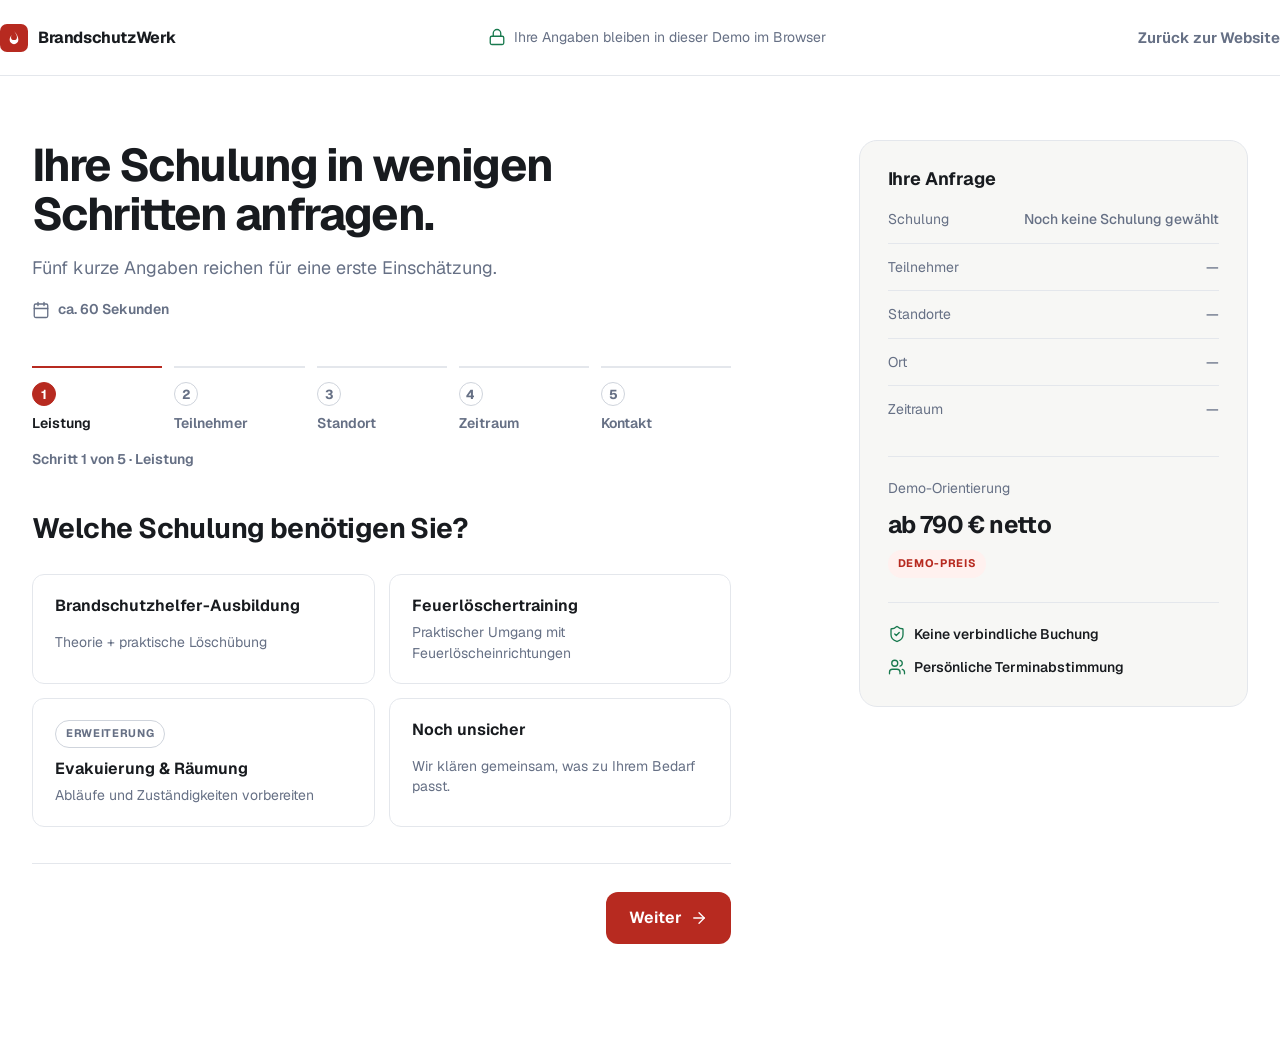
==== commit 58cedd71: "publish BRANDSCHUTZWERK_PUBLIC_SITE from rebuild/demo-integration-v2@8620ae5f460a (artefact 87f5f685" ====
--- a/anfrage/index.html
+++ b/anfrage/index.html
@@ -12,6 +12,8 @@
   <meta property="og:type" content="website">
   <meta property="og:locale" content="de_DE">
   <link rel="icon" href="../assets/brand/favicon.svg" type="image/svg+xml">
+  <link rel="preload" href="../assets/fonts/geist-variable.woff2" as="font" type="font/woff2" crossorigin>
+  <link rel="stylesheet" href="../css/foundation/fonts.css">
   <link rel="stylesheet" href="../css/foundation/tokens.css">
   <link rel="stylesheet" href="../css/foundation/reset.css">
   <link rel="stylesheet" href="../css/foundation/typography.css">
@@ -312,7 +314,10 @@
 
           <div class="request-summary__price" data-status="DEMO_DATA">
             <p class="request-summary__price-label">Demo-Orientierung</p>
-            <p class="request-summary__price-value">ab 790 € netto</p>
+            <!-- The value renders from js/data/demo-pricing.js — the single
+                 demo price source — and follows the participant selection.
+                 No amount is duplicated into this markup. -->
+            <p class="request-summary__price-value" data-summary-price data-empty="true">—</p>
             <span class="badge">DEMO-PREIS</span>
           </div>
 
--- a/css/foundation/fonts.css
+++ b/css/foundation/fonts.css
@@ -0,0 +1,21 @@
+/* FOUNDATION — self-hosted webfont delivery.
+
+   The token font stack ("Geist", "Inter", Arial) promised Geist, but nothing
+   ever loaded it: zero @font-face rules, zero font requests. Every visitor
+   without a locally installed Geist silently rendered Arial, which collapses
+   the 400–800 weight system and makes the negative display tracking look
+   cramped instead of precise.
+
+   One variable file (SIL OFL 1.1, license next to the file) covers the full
+   100–900 weight range the typography system uses. The URL is relative to
+   this stylesheet, so every page depth resolves it identically.
+   font-display: swap keeps text readable during the single ~68KB download;
+   Arial stays in the stack as the deliberate fallback. */
+
+@font-face {
+  font-family: "Geist";
+  src: url("../../assets/fonts/geist-variable.woff2") format("woff2");
+  font-weight: 100 900;
+  font-style: normal;
+  font-display: swap;
+}
--- a/css/foundation/motion.css
+++ b/css/foundation/motion.css
@@ -24,15 +24,32 @@
 .reveal[data-delay="4"], .reveal-image[data-delay="4"] { transition-delay: 280ms; }
 .reveal[data-delay="5"], .reveal-image[data-delay="5"] { transition-delay: 350ms; }
 
-.motion-lift {
-  transition: transform var(--motion-fast) var(--ease-standard),
-              border-color var(--motion-fast) var(--ease-standard);
+/* Hover feedback. The lift uses the separate `translate` property, not
+   `transform`, so it composes with the reveal's translateY instead of
+   fighting it. `transition` is a single property per element, so elements
+   carrying both utilities get one merged list below — reveal timing stays
+   authoritative for opacity/transform, the lift stays on the fast token. */
+.motion-lift { transition: translate var(--motion-fast) var(--ease-standard); }
+.reveal.motion-lift {
+  transition: opacity var(--motion-reveal) var(--ease-standard),
+              transform var(--motion-reveal) var(--ease-standard),
+              translate var(--motion-fast) var(--ease-standard);
 }
-.motion-lift:hover { transform: translateY(-2px); }
 
+/* The zoom animates the media inside the clipped stage — the frame itself
+   never moves. Covers today's abstract placeholder and tomorrow's real
+   photograph with the same rule. 520ms is the established expressive image
+   duration; faster would turn a barely-perceptible drift into a pop. */
 .motion-image-zoom { overflow: hidden; }
-.motion-image-zoom img { transition: transform 520ms var(--ease-standard); }
-.motion-image-zoom:hover img { transform: scale(1.015); }
+.motion-image-zoom .asset-frame__stage img,
+.motion-image-zoom .asset-placeholder { transition: transform 520ms var(--ease-standard); }
+
+/* Hover-capable devices only: a tap on touch must not leave a stuck lift. */
+@media (hover: hover) {
+  .motion-lift:hover { translate: 0 -2px; }
+  .motion-image-zoom:hover .asset-frame__stage img,
+  .motion-image-zoom:hover .asset-placeholder { transform: scale(1.015); }
+}
 
 /* Global reduced-motion contract. Not limited to reveal elements — this is the
    V1 defect this foundation exists to prevent. */
@@ -48,5 +65,8 @@
   }
 
   .reveal, .reveal-image { opacity: 1; transform: none; }
-  .motion-lift:hover, .motion-image-zoom:hover img { transform: none; }
+  .motion-lift:hover { translate: none; }
+  .motion-image-zoom:hover img,
+  .motion-image-zoom:hover .asset-frame__stage img,
+  .motion-image-zoom:hover .asset-placeholder { transform: none; }
 }
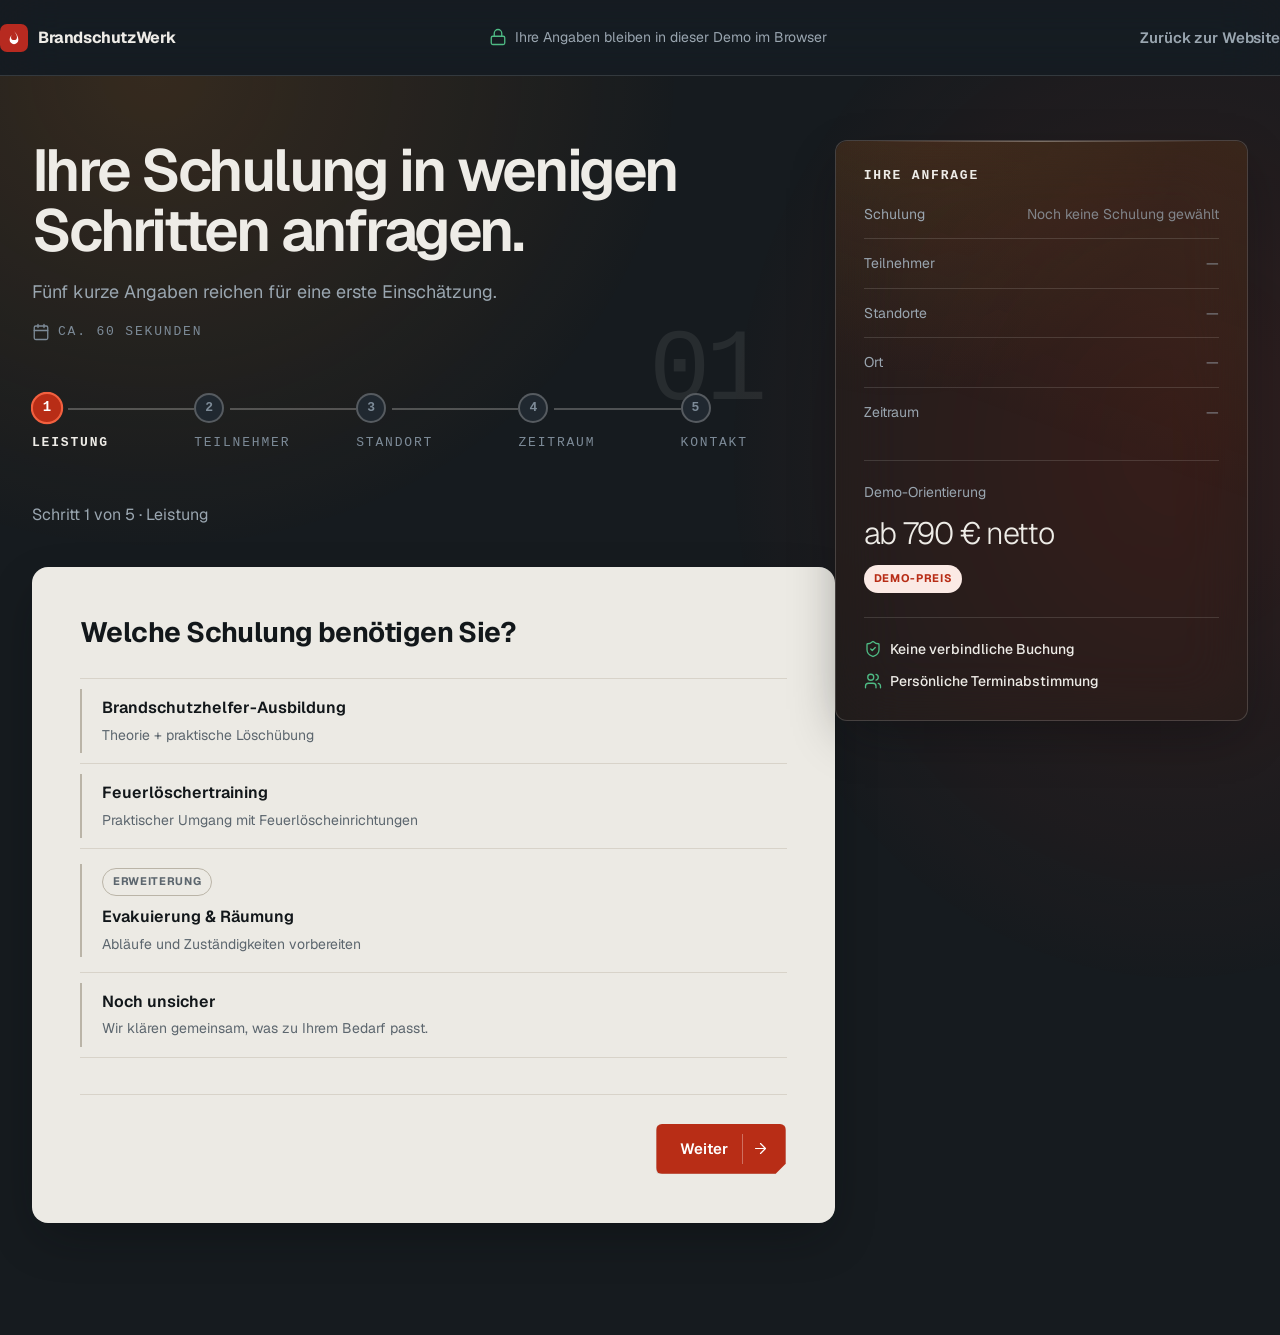
==== commit ee2a460e: "publish BRANDSCHUTZWERK_PUBLIC_SITE from rebuild/demo-integration-v2@7f864292f065 (artefact 60e38dbd" ====
--- a/anfrage/index.html
+++ b/anfrage/index.html
@@ -11,13 +11,28 @@
   <meta property="og:description" content="Unverbindliche Anfrage für eine Brandschutzhelfer-Schulung in fünf kurzen Schritten.">
   <meta property="og:type" content="website">
   <meta property="og:locale" content="de_DE">
+  <meta property="og:site_name" content="BrandschutzWerk">
+  <meta property="og:url" content="https://silentsn3aker.github.io/brandschutzwerk-preview/anfrage/">
+  <meta property="og:image" content="https://silentsn3aker.github.io/brandschutzwerk-preview/assets/brand/og-card.jpg">
+  <meta property="og:image:type" content="image/jpeg">
+  <meta property="og:image:width" content="1200">
+  <meta property="og:image:height" content="630">
+  <meta property="og:image:alt" content="Vorschaukarte der BrandschutzWerk-Konzeptdemo: Schriftzug, Leitsatz „Im Ernstfall zählt, was Ihre Mitarbeiter wirklich können.“ und die Kennzeichnung Konzeptdemo.">
+  <meta name="twitter:card" content="summary_large_image">
+  <meta name="twitter:title" content="Schulung anfragen | BrandschutzWerk">
+  <meta name="twitter:description" content="Unverbindliche Anfrage für eine Brandschutzhelfer-Schulung in fünf kurzen Schritten.">
+  <meta name="twitter:image" content="https://silentsn3aker.github.io/brandschutzwerk-preview/assets/brand/og-card.jpg">
+  <meta name="twitter:image:alt" content="Vorschaukarte der BrandschutzWerk-Konzeptdemo: Schriftzug, Leitsatz „Im Ernstfall zählt, was Ihre Mitarbeiter wirklich können.“ und die Kennzeichnung Konzeptdemo.">
+  <meta name="theme-color" content="#0d1113">
   <link rel="icon" href="../assets/brand/favicon.svg" type="image/svg+xml">
+  <link rel="apple-touch-icon" href="../assets/brand/apple-touch-icon.png">
   <link rel="preload" href="../assets/fonts/geist-variable.woff2" as="font" type="font/woff2" crossorigin>
   <link rel="stylesheet" href="../css/foundation/fonts.css">
   <link rel="stylesheet" href="../css/foundation/tokens.css">
   <link rel="stylesheet" href="../css/foundation/reset.css">
   <link rel="stylesheet" href="../css/foundation/typography.css">
   <link rel="stylesheet" href="../css/foundation/layout.css">
+  <link rel="stylesheet" href="../css/foundation/planes.css">
   <link rel="stylesheet" href="../css/foundation/utilities.css">
   <link rel="stylesheet" href="../css/foundation/motion.css">
   <link rel="stylesheet" href="../css/components/icon.css">
@@ -28,7 +43,85 @@
   <link rel="stylesheet" href="../css/components/stepper.css">
   <link rel="stylesheet" href="../css/components/demo-mode.css">
   <link rel="stylesheet" href="../css/patterns/section-heading.css">
+  <link rel="stylesheet" href="../css/patterns/process.css">
+  <link rel="stylesheet" href="../css/patterns/scene.css">
+  <link rel="stylesheet" href="../css/patterns/truth-rail.css">
+  <link rel="stylesheet" href="../css/patterns/stage-set.css">
   <link rel="stylesheet" href="../css/pages/request.css">
+  <script type="application/ld+json">
+    {
+      "@context": "https://schema.org",
+      "@graph": [
+        {
+          "@type": "Organization",
+          "@id": "https://silentsn3aker.github.io/brandschutzwerk-preview/#organization",
+          "name": "BrandschutzWerk",
+          "url": "https://silentsn3aker.github.io/brandschutzwerk-preview/",
+          "description": "Praxisnahe Brandschutzhelfer-Ausbildung und Feuerlöschertraining direkt im Unternehmen.",
+          "disambiguatingDescription": "Konzeptdemo. BrandschutzWerk ist derzeit kein werbendes Unternehmen. Leistungsumfang, Gruppengröße, Dauer, Preise, Einsatzregion und Rechtsform sind Beispielangaben dieser Demo und werden vor einem Marktstart festgelegt.",
+          "logo": {
+            "@type": "ImageObject",
+            "url": "https://silentsn3aker.github.io/brandschutzwerk-preview/assets/brand/brand-mark.svg"
+          }
+        },
+        {
+          "@type": "WebSite",
+          "@id": "https://silentsn3aker.github.io/brandschutzwerk-preview/#website",
+          "url": "https://silentsn3aker.github.io/brandschutzwerk-preview/",
+          "name": "BrandschutzWerk",
+          "inLanguage": "de-DE",
+          "publisher": {
+            "@id": "https://silentsn3aker.github.io/brandschutzwerk-preview/#organization"
+          }
+        },
+        {
+          "@type": "ImageObject",
+          "@id": "https://silentsn3aker.github.io/brandschutzwerk-preview/#sharecard",
+          "url": "https://silentsn3aker.github.io/brandschutzwerk-preview/assets/brand/og-card.jpg",
+          "width": 1200,
+          "height": 630,
+          "caption": "Vorschaukarte der BrandschutzWerk-Konzeptdemo: Schriftzug, Leitsatz „Im Ernstfall zählt, was Ihre Mitarbeiter wirklich können.“ und die Kennzeichnung Konzeptdemo."
+        },
+        {
+          "@type": "WebPage",
+          "@id": "https://silentsn3aker.github.io/brandschutzwerk-preview/anfrage/#webpage",
+          "url": "https://silentsn3aker.github.io/brandschutzwerk-preview/anfrage/",
+          "name": "Schulung anfragen | BrandschutzWerk",
+          "description": "Unverbindliche Anfrage für eine Brandschutzhelfer-Schulung in fünf kurzen Schritten.",
+          "inLanguage": "de-DE",
+          "isPartOf": {
+            "@id": "https://silentsn3aker.github.io/brandschutzwerk-preview/#website"
+          },
+          "about": {
+            "@id": "https://silentsn3aker.github.io/brandschutzwerk-preview/#organization"
+          },
+          "primaryImageOfPage": {
+            "@id": "https://silentsn3aker.github.io/brandschutzwerk-preview/#sharecard"
+          },
+          "breadcrumb": {
+            "@id": "https://silentsn3aker.github.io/brandschutzwerk-preview/anfrage/#breadcrumb"
+          }
+        },
+        {
+          "@type": "BreadcrumbList",
+          "@id": "https://silentsn3aker.github.io/brandschutzwerk-preview/anfrage/#breadcrumb",
+          "itemListElement": [
+            {
+              "@type": "ListItem",
+              "position": 1,
+              "name": "Startseite",
+              "item": "https://silentsn3aker.github.io/brandschutzwerk-preview/"
+            },
+            {
+              "@type": "ListItem",
+              "position": 2,
+              "name": "Schulung anfragen"
+            }
+          ]
+        }
+      ]
+    }
+  </script>
 </head>
 <body class="page-shell" data-page="PAGE_REQUEST">
 <svg xmlns="http://www.w3.org/2000/svg" style="display:none" aria-hidden="true">
@@ -62,7 +155,7 @@
     </div>
   </header>
 
-  <main id="main-content">
+  <main id="main-content" class="request-scene plane plane-ink">
     <div class="container">
       <div class="grid-12 request-layout">
 
@@ -103,10 +196,31 @@
             <p class="stepper__status" data-stepper-status role="status">Schritt 1 von 5 · Leistung</p>
           </section>
 
-          <form class="request-form" novalidate data-request-form>
+          <!-- The phone's view of the dossier. On a desktop the full aside sits
+               beside the form and fills while the visitor chooses; on a phone it
+               is a screen and a half below the choices, so the request appears
+               to build in a place nobody is looking. This is the same state,
+               written by the same renderer, close enough to the controls to be
+               seen changing. It is not a second source: every value here is the
+               same [data-summary-value] the aside carries, and the aside keeps
+               the semantics — this projection is aria-hidden so the values are
+               not announced twice. -->
+          <aside class="request-mini glass glass--ember" data-component="RequestMiniSummary" aria-hidden="true">
+            <p class="request-mini__title">Ihre Anfrage</p>
+            <dl class="request-mini__list">
+              <div class="request-mini__row"><dt>Schulung</dt><dd data-summary-value="service" data-empty="true">—</dd></div>
+              <div class="request-mini__row"><dt>Teilnehmer</dt><dd data-summary-value="participants" data-empty="true">—</dd></div>
+              <div class="request-mini__row"><dt>Standorte</dt><dd data-summary-value="locationCount" data-empty="true">—</dd></div>
+              <div class="request-mini__row"><dt>Ort</dt><dd data-summary-value="location" data-empty="true">—</dd></div>
+              <div class="request-mini__row"><dt>Zeitraum</dt><dd data-summary-value="timing" data-empty="true">—</dd></div>
+            </dl>
+            <p class="request-mini__price"><span data-summary-price data-empty="true">—</span><span class="badge">DEMO-PREIS</span></p>
+          </aside>
+
+          <form class="request-form request-sheet plane plane-paper" novalidate data-request-form>
 
             <!-- REQUEST_STEP_01_SERVICE -->
-            <section class="request-step" data-section-id="REQUEST_STEP_01_SERVICE" data-step-id="REQUEST_STEP_01_SERVICE" data-step-index="1" aria-labelledby="step-1-question">
+            <section class="request-step slide-step" data-section-id="REQUEST_STEP_01_SERVICE" data-step-id="REQUEST_STEP_01_SERVICE" data-step-index="1" aria-labelledby="step-1-question">
               <h2 class="request-step__question" id="step-1-question" tabindex="-1">Welche Schulung benötigen Sie?</h2>
               <div class="request-options" role="group" aria-labelledby="step-1-question" data-field-id="FIELD_SERVICE">
                 <button class="selectable-card request-option" type="button" aria-pressed="false" data-value="brandschutzhelfer">
@@ -138,7 +252,7 @@
             </section>
 
             <!-- REQUEST_STEP_02_PARTICIPANTS -->
-            <section class="request-step" data-section-id="REQUEST_STEP_02_PARTICIPANTS" data-step-id="REQUEST_STEP_02_PARTICIPANTS" data-step-index="2" aria-labelledby="step-2-question" hidden>
+            <section class="request-step slide-step" data-section-id="REQUEST_STEP_02_PARTICIPANTS" data-step-id="REQUEST_STEP_02_PARTICIPANTS" data-step-index="2" aria-labelledby="step-2-question" hidden>
               <h2 class="request-step__question" id="step-2-question" tabindex="-1">Wie viele Personen sollen teilnehmen?</h2>
               <div class="request-options request-options--compact" role="group" aria-labelledby="step-2-question" data-field-id="FIELD_PARTICIPANTS">
                 <button class="selectable-card request-option" type="button" aria-pressed="false" data-value="1-10">
@@ -182,7 +296,7 @@
             </section>
 
             <!-- REQUEST_STEP_03_LOCATION -->
-            <section class="request-step" data-section-id="REQUEST_STEP_03_LOCATION" data-step-id="REQUEST_STEP_03_LOCATION" data-step-index="3" aria-labelledby="step-3-question" hidden>
+            <section class="request-step slide-step" data-section-id="REQUEST_STEP_03_LOCATION" data-step-id="REQUEST_STEP_03_LOCATION" data-step-index="3" aria-labelledby="step-3-question" hidden>
               <h2 class="request-step__question" id="step-3-question" tabindex="-1">Wo soll die Schulung stattfinden?</h2>
               <div class="request-fields">
                 <div class="field request-field--postal" data-field-id="FIELD_POSTAL_CODE">
@@ -207,7 +321,7 @@
             </section>
 
             <!-- REQUEST_STEP_04_TIMING -->
-            <section class="request-step" data-section-id="REQUEST_STEP_04_TIMING" data-step-id="REQUEST_STEP_04_TIMING" data-step-index="4" aria-labelledby="step-4-question" hidden>
+            <section class="request-step slide-step" data-section-id="REQUEST_STEP_04_TIMING" data-step-id="REQUEST_STEP_04_TIMING" data-step-index="4" aria-labelledby="step-4-question" hidden>
               <h2 class="request-step__question" id="step-4-question" tabindex="-1">Wann passt die Schulung ungefähr?</h2>
               <div class="request-options" role="group" aria-labelledby="step-4-question" data-field-id="FIELD_TIMING">
                 <button class="selectable-card request-option" type="button" aria-pressed="false" data-value="asap">
@@ -245,7 +359,7 @@
             </section>
 
             <!-- REQUEST_STEP_05_CONTACT -->
-            <section class="request-step" data-section-id="REQUEST_STEP_05_CONTACT" data-step-id="REQUEST_STEP_05_CONTACT" data-step-index="5" aria-labelledby="step-5-question" hidden>
+            <section class="request-step slide-step" data-section-id="REQUEST_STEP_05_CONTACT" data-step-id="REQUEST_STEP_05_CONTACT" data-step-index="5" aria-labelledby="step-5-question" hidden>
               <h2 class="request-step__question" id="step-5-question" tabindex="-1">Wie können wir Sie erreichen?</h2>
               <div class="request-fields">
                 <div class="field" data-field-id="FIELD_COMPANY">
@@ -287,7 +401,7 @@
         </div>
 
         <!-- REQUEST_03_SUMMARY -->
-        <aside class="request-summary" data-component="RequestSummary" data-section-id="REQUEST_03_SUMMARY" aria-labelledby="summary-title">
+        <aside class="request-summary glass glass--ember" data-component="RequestSummary" data-section-id="REQUEST_03_SUMMARY" aria-labelledby="summary-title">
           <h2 class="request-summary__title" id="summary-title">Ihre Anfrage</h2>
           <dl class="request-summary__list">
             <div class="request-summary__row" data-summary-row="service">
--- a/css/foundation/tokens.css
+++ b/css/foundation/tokens.css
@@ -1,38 +1,143 @@
 /* FOUNDATION — design tokens
    Generated from project/v2/machine/token-registry.json.
    The registry is the authority; this file must stay in sync with it.
-   No page or component stylesheet may redefine a token. */
+   No page or component stylesheet may redefine a token.
+
+   PALETTE: "Steel to Ember".
+   The colour system runs one axis, from cold structure to heat, and the heat is
+   semantic rather than decorative. Steel carries structure and metadata, ember
+   marks a question the business still has to answer, flame marks something that
+   is actually required, and the escape green is the German escape-route colour
+   doing the job it does on a real building: this part is settled, go here.
+   That maps the palette onto the duty vocabulary the utilities already publish
+   (Erforderlich / Empfohlen / Zu klären) instead of inventing a second one. */
 
 :root {
-  /* --- Colour --- */
-  --color-bg: #f7f7f5;
-  --color-surface: #ffffff;
-  --color-dark: #22272b;
-  --color-dark-soft: #292e33;
-  --color-text: #181b1f;
-  --color-text-muted: #667085;
+  /* --- Colour: ink planes ---
+     Three depths, not one flat dark. Sections choose a plane; the plane owns
+     its own text colours so no page stylesheet has to restate them. */
+  --color-ink: #0d1113;
+  --color-ink-raised: #161b1f;
+  --color-ink-veil: #202830;
+
+  /* --- Colour: paper planes ---
+     Warm limestone rather than paper white. The previous #f7f7f5 / #ffffff pair
+     differed by ~3% luminance, which read as one uninterrupted plane across a
+     12000px page; these three are far enough apart to actually group content. */
+  --color-bg: #eceae4;
+  --color-surface: #f8f7f4;
+  --color-surface-sunken: #e2ded5;
+  /* Smoked: a steel-cooled light plane. The route rhythm had ink, then several
+     interchangeable bright surfaces, then ink again — which read as one long
+     white middle. This is the third light value, cool where limestone is warm,
+     so a light section can change material without changing brightness.
+
+     #e4e3df is the lightest value that is still visibly a different material
+     and the darkest at which every signal colour keeps 4.5:1 as ordinary body
+     text. A first attempt at #dcdcd8 read better but put muted text at 4.27:1;
+     a full section background has to carry the ordinary muted tone, unlike the
+     sunken inset which has --color-text-strong-muted for exactly that reason. */
+  --color-smoked: #e4e3df;
+
+  /* --- Colour: legacy dark aliases ---
+     Kept because the authority section pattern and the footer already bind to
+     them. They now resolve into the ink plane. */
+  --color-dark: #0d1113;
+  --color-dark-soft: #161b1f;
+
+  /* --- Colour: text --- */
+  --color-text: #12171a;
+  --color-text-muted: #5c666e;
   /* Muted text that has to clear 4.5:1 on a tinted (not white) background.
-     #667085 manages 4.97:1 on white but only 4.35:1 on the neutral tint. */
-  --color-text-strong-muted: #5d6675;
-  --color-text-on-dark: #f8f9fa;
-  --color-brand: #b72a20;
-  --color-brand-hover: #9e241b;
-  --color-brand-soft: #fff1ef;
-  --color-border: #e4e7ec;
-  --color-border-strong: #cfd4dc;
-  --color-success: #18794e;
+     #5c666e manages 5.9:1 on --color-surface but only 4.4:1 on the sunken
+     tint, so grouped detail on an inset surface uses this one instead. */
+  --color-text-strong-muted: #4d565e;
+  --color-text-on-dark: #eeece7;
+  /* The dark plane needs its own muted voice. Reusing --color-text-muted on ink
+     lands at 3.1:1 and fails. */
+  --color-text-muted-on-dark: #9aa6b0;
+
+  /* --- Colour: signal ---
+     One heat axis. flame = required, ember = open question, escape = settled.
+     Nothing else in the system is allowed to be red, orange or green.
+
+     Every value here clears 4.5:1 as text on the darkest paper plane
+     (--color-surface-sunken), because all three are used as small text and not
+     only as fills. The luminous versions of the same three live in the
+     *-on-dark tokens, where the ink plane makes them legible and the paper
+     values would go muddy. A brighter flame was tried first and measured
+     4.07:1 on --color-bg. */
+  --color-brand: #b82d16;
+  --color-brand-hover: #a82813;
+  --color-brand-soft: #fbeae5;
+  --color-brand-on-dark: #f2603f;
+  --color-attention: #8a4c0e;
+  --color-attention-on-dark: #e0912f;
+  --color-success: #16653e;
+  --color-success-on-dark: #4fbb85;
   --color-error: #b42318;
+
+  /* Steel is the technical voice: metadata, phase labels, rules, trace lines.
+     It is never used for prose. */
+  --color-steel: #586470;
+  --color-steel-on-dark: #7d8b98;
+
+  /* --- Colour: borders --- */
+  --color-border: #d8d3c9;
+  --color-border-strong: #bab4a7;
+  --color-border-on-dark: rgba(238, 236, 231, .14);
+  --color-border-on-dark-strong: rgba(238, 236, 231, .26);
+
+  /* --- Glass ---
+     One recipe, used as a material for floating planes only: the header island,
+     the hero evidence panel, the tool result surface and the source drawer.
+     Not a card treatment. */
+  --glass-bg-light: rgba(248, 247, 244, .62);
+  --glass-bg-dark: rgba(24, 30, 35, .46);
+  /* Ember glass carries the scene's warmth into the pane instead of reading as
+     neutral frosted plastic. Environmental colour is what separates glass from
+     a translucent rectangle. */
+  --glass-bg-ember: rgba(46, 32, 26, .44);
+  --glass-blur: 30px;
+  --glass-saturate: 1.85;
+  --glass-border-light: rgba(255, 255, 255, .62);
+  --glass-border-dark: rgba(238, 236, 231, .18);
+  --glass-highlight: rgba(255, 255, 255, .72);
+  /* The tint sits over the blur so a pane picks up ember from what is behind it
+     even where the backdrop is flat. */
+  --glass-tint-ember: rgba(217, 122, 30, .10);
+  --glass-tint-steel: rgba(120, 140, 160, .08);
+
+  /* --- Atmosphere ---
+     Large, very soft light fields behind content planes. They carry depth on
+     the ink plane where a flat dark rectangle would look like a black box. */
+  --atmos-ember: rgba(217, 122, 30, .18);
+  --atmos-flame: rgba(212, 51, 24, .16);
+  --atmos-steel: rgba(111, 124, 136, .16);
 
   /* --- Typography --- */
   --font-sans: "Geist", "Inter", Arial, sans-serif;
+  --font-mono: ui-monospace, "Cascadia Mono", "SF Mono", Consolas, monospace;
   --font-size-xs: 0.8125rem;
   --font-size-sm: 0.875rem;
   --font-size-base: 1rem;
   --font-size-lg: 1.125rem;
   --font-size-xl: 1.5rem;
-  --font-size-h3: clamp(1.4rem, 2vw, 1.75rem);
-  --font-size-h2: clamp(2.1rem, 4vw, 2.75rem);
-  --font-size-h1: clamp(2.65rem, 5vw, 3.85rem);
+  /* Lead paragraph and h4 close the hole in the old scale, where h2 landed at
+     44px and h3 at 18px with nothing in between. */
+  --font-size-lead: clamp(1.15rem, 1.5vw, 1.4rem);
+  --font-size-h4: clamp(1.05rem, 1.15vw, 1.2rem);
+  --font-size-h3: clamp(1.35rem, 1.9vw, 1.7rem);
+  --font-size-h2: clamp(2rem, 3.6vw, 3.1rem);
+  --font-size-h1: clamp(2.6rem, 5.2vw, 4.25rem);
+  /* The hero says one thing at full voice. */
+  --font-size-display: clamp(3.1rem, 7.6vw, 6.75rem);
+  /* Chapter numerals sit behind content as structure, not as ornament. */
+  --font-size-chapter: clamp(4rem, 11vw, 10rem);
+
+  --tracking-display: -0.045em;
+  --tracking-tight: -0.022em;
+  --tracking-label: 0.14em;
 
   /* --- Spacing --- */
   --space-1: 0.5rem;
@@ -54,27 +159,43 @@
   --grid-gap: 1.5rem;
   --header-height: 4.75rem;
 
-  /* --- Radius --- */
-  --radius-sm: 0.5rem;
-  --radius-input: 0.75rem;
-  --radius-button: 0.75rem;
-  --radius-card: 1.125rem;
-  --radius-image: 1.5rem;
-
-  /* --- Shadow --- */
-  --shadow-card: 0 1px 2px rgba(16,24,40,.03), 0 8px 24px rgba(16,24,40,.04);
-
-  /* --- Motion --- */
-  --motion-fast: 180ms;
-  --motion-base: 360ms;
-  --motion-reveal: 480ms;
-  --ease-standard: cubic-bezier(.2,.8,.2,1);
+  /* --- Radius ---
+     Squarer than before. The old 1.125rem card radius plus a 0.75rem button
+     radius read as consumer software; this system is closer to technical
+     documentation, and the only generous radius left is the floating island. */
+  --radius-sm: 0.375rem;
+  --radius-input: 0.5rem;
+  --radius-button: 0.5rem;
+  --radius-card: 0.75rem;
+  --radius-image: 1rem;
+  --radius-island: 1.25rem;
+
+  /* --- Shadow ---
+     A depth ladder rather than one card shadow: raised sits on the page, float
+     leaves it, deep belongs to glass and overlays. */
+  --shadow-card: 0 1px 2px rgba(13, 17, 19, .04), 0 8px 24px rgba(13, 17, 19, .05);
+  --shadow-raised: 0 2px 4px rgba(13, 17, 19, .05), 0 12px 32px -8px rgba(13, 17, 19, .10);
+  --shadow-float: 0 8px 16px -6px rgba(13, 17, 19, .12), 0 24px 56px -16px rgba(13, 17, 19, .18);
+  --shadow-deep: 0 18px 50px -12px rgba(8, 11, 13, .45);
+
+  /* --- Motion ---
+     Four levels. M1 is feedback, M2 is a component changing state, M3 is a
+     narrative reveal, and the stage duration belongs to a section that takes
+     over the viewport. Intensity is meant to track importance, so M3 is rare. */
+  --motion-micro: 140ms;
+  --motion-fast: 200ms;
+  --motion-base: 320ms;
+  --motion-reveal: 620ms;
+  --motion-stage: 900ms;
+  --ease-standard: cubic-bezier(.2, .8, .2, 1);
+  --ease-entrance: cubic-bezier(.16, 1, .3, 1);
+  --ease-exit: cubic-bezier(.7, 0, .84, 0);
 
   /* --- Focus, control sizing and z-index layers ---
      Not in the source token list; declared here as foundation contract so no
      component invents its own focus ring, target size or stacking value. */
   --focus-ring-width: 3px;
-  --focus-ring-color: rgba(183, 42, 32, .28);
+  --focus-ring-color: rgba(184, 45, 22, .34);
   --focus-ring-offset: 3px;
   --control-min-target: 44px;
   --control-height: 3.25rem;
--- a/css/foundation/typography.css
+++ b/css/foundation/typography.css
@@ -45,15 +45,19 @@
   letter-spacing: -.055em;
 }
 
+/* The eyebrow follows its plane. It used to take --color-brand with a hardcoded
+   lift for .surface-authority only; once sections could also be .plane-ink or
+   .plane-deep, the paper flame stayed on the ink plane and measured 2.83:1.
+   Reading the plane context instead of naming one surface class fixes it for
+   every plane there will ever be. */
 .eyebrow {
   margin-bottom: 1rem;
-  color: var(--color-brand);
+  color: var(--ctx-brand, var(--color-brand));
   font-size: var(--font-size-xs);
   font-weight: 700;
   letter-spacing: .11em;
   text-transform: uppercase;
 }
-.surface-authority .eyebrow { color: #ef7169; }
 
 .lead, .text-large { font-size: var(--font-size-lg); line-height: 1.55; max-width: 620px; }
 .text-small { font-size: var(--font-size-sm); }
--- a/css/foundation/layout.css
+++ b/css/foundation/layout.css
@@ -11,9 +11,7 @@
   gap: var(--grid-gap);
 }
 
-
 .text-column { max-width: 47.5rem; }
-
 
 .stack > * + * { margin-top: var(--stack-space, 1.5rem); }
 .stack--tight { --stack-space: .5rem; }
@@ -29,6 +27,12 @@
 .surface-authority h1, .surface-authority h2,
 .surface-authority h3, .surface-authority h4 { color: var(--color-text-on-dark); }
 
+/* No overflow containment here any more. `overflow-x: clip` was a belt against
+   laterally entering reveals; that overflow is fixed at its source — the lateral
+   reveals become vertical below 1024px and travel inside the container above it
+   — so the belt guards a condition that no longer occurs. Verified at 1440,
+   1024, 768, 390 and 320 across all four routes: no horizontal overflow without
+   it, and one fewer overflow container in the tree. */
 .page-shell { min-height: 100vh; display: flex; flex-direction: column; }
 .page-shell main { flex: 1; }
 
--- a/css/foundation/planes.css
+++ b/css/foundation/planes.css
@@ -0,0 +1,340 @@
+/* FOUNDATION — tonal planes, atmosphere and depth.
+
+   The old page rhythm alternated --color-bg and --color-surface, which differed
+   by about 3% luminance. Across a 12000px route that reads as one uninterrupted
+   light field, so section boundaries carried no meaning and every group had to
+   earn its separation with a border. That is where the card soup came from.
+
+   This file replaces that with three real planes — paper, ink and deep — and
+   makes a plane change a narrative event rather than a background swap.
+
+   CONTEXT PROPERTIES
+   Tokens may not be redefined outside the generated foundation, so a plane
+   cannot restate --color-text-muted for its subtree. Instead each plane
+   publishes a --ctx-* context: the plane resolves tokens once, and anything
+   built for both planes reads the context instead of picking a token. --ctx-* is
+   a local pattern, never a token, and never appears in the registry. */
+
+.plane {
+  position: relative;
+  isolation: isolate;
+  background: var(--ctx-bg);
+  color: var(--ctx-text);
+}
+
+/* --- Paper: the reading plane --- */
+.plane-paper,
+.surface-editorial {
+  --ctx-bg: var(--color-bg);
+  --ctx-surface: var(--color-surface);
+  --ctx-sunken: var(--color-surface-sunken);
+  --ctx-text: var(--color-text);
+  --ctx-text-muted: var(--color-text-muted);
+  --ctx-text-inset: var(--color-text-strong-muted);
+  --ctx-steel: var(--color-steel);
+  --ctx-border: var(--color-border);
+  --ctx-border-strong: var(--color-border-strong);
+  --ctx-brand: var(--color-brand);
+  --ctx-attention: var(--color-attention);
+  --ctx-success: var(--color-success);
+  --ctx-glass-bg: var(--glass-bg-light);
+  --ctx-glass-border: var(--glass-border-light);
+  background: var(--ctx-bg);
+  color: var(--ctx-text);
+}
+
+/* Raised paper. Functional sections that should feel one step closer. */
+.plane-raised,
+.surface-functional {
+  --ctx-bg: var(--color-surface);
+  --ctx-surface: var(--color-bg);
+  --ctx-sunken: var(--color-surface-sunken);
+  --ctx-text: var(--color-text);
+  --ctx-text-muted: var(--color-text-muted);
+  --ctx-text-inset: var(--color-text-strong-muted);
+  --ctx-steel: var(--color-steel);
+  --ctx-border: var(--color-border);
+  --ctx-border-strong: var(--color-border-strong);
+  --ctx-brand: var(--color-brand);
+  --ctx-attention: var(--color-attention);
+  --ctx-success: var(--color-success);
+  --ctx-glass-bg: var(--glass-bg-light);
+  --ctx-glass-border: var(--glass-border-light);
+  background: var(--ctx-bg);
+  color: var(--ctx-text);
+}
+
+/* --- Ink: the immersive plane --- */
+.plane-ink,
+.surface-authority {
+  --ctx-bg: var(--color-ink-raised);
+  --ctx-surface: var(--color-ink-veil);
+  --ctx-sunken: var(--color-ink);
+  --ctx-text: var(--color-text-on-dark);
+  --ctx-text-muted: var(--color-text-muted-on-dark);
+  --ctx-text-inset: var(--color-text-muted-on-dark);
+  --ctx-steel: var(--color-steel-on-dark);
+  --ctx-border: var(--color-border-on-dark);
+  --ctx-border-strong: var(--color-border-on-dark-strong);
+  --ctx-brand: var(--color-brand-on-dark);
+  --ctx-attention: var(--color-attention-on-dark);
+  --ctx-success: var(--color-success-on-dark);
+  --ctx-glass-bg: var(--glass-bg-dark);
+  --ctx-glass-border: var(--glass-border-dark);
+  background: var(--ctx-bg);
+  color: var(--ctx-text);
+}
+
+/* --- Deep: the closing plane. Footer and final CTA only. --- */
+.plane-deep {
+  --ctx-bg: var(--color-ink);
+  --ctx-surface: var(--color-ink-raised);
+  --ctx-sunken: var(--color-ink);
+  --ctx-text: var(--color-text-on-dark);
+  --ctx-text-muted: var(--color-text-muted-on-dark);
+  --ctx-text-inset: var(--color-text-muted-on-dark);
+  --ctx-steel: var(--color-steel-on-dark);
+  --ctx-border: var(--color-border-on-dark);
+  --ctx-border-strong: var(--color-border-on-dark-strong);
+  --ctx-brand: var(--color-brand-on-dark);
+  --ctx-attention: var(--color-attention-on-dark);
+  --ctx-success: var(--color-success-on-dark);
+  --ctx-glass-bg: var(--glass-bg-dark);
+  --ctx-glass-border: var(--glass-border-dark);
+  background: var(--ctx-bg);
+  color: var(--ctx-text);
+}
+
+/* Headings follow the plane. The authority pattern already did this for its own
+   subtree; every plane now gets it, so nothing has to restate a heading colour
+   on a per-section basis. */
+.plane-ink h1, .plane-ink h2, .plane-ink h3, .plane-ink h4,
+.plane-deep h1, .plane-deep h2, .plane-deep h3, .plane-deep h4,
+.surface-authority h1, .surface-authority h2,
+.surface-authority h3, .surface-authority h4 { color: var(--ctx-text); }
+
+.plane-ink a:not([class]), .plane-deep a:not([class]),
+.surface-authority a:not([class]) { color: var(--ctx-brand); }
+
+/* ------------------------------------------------------------------ atmosphere
+
+   A flat dark rectangle looks like a black box. Two very large, very soft
+   radial fields give the ink planes somewhere to recede to. They are painted
+   behind content, never animated on the main thread, and they carry no meaning
+   — remove them and nothing becomes unreadable. */
+
+.plane-ink::before,
+.plane-deep::before {
+  content: "";
+  position: absolute;
+  inset: 0;
+  z-index: -1;
+  pointer-events: none;
+  background:
+    radial-gradient(60% 55% at 12% 0%, var(--atmos-ember), transparent 70%),
+    radial-gradient(50% 60% at 92% 30%, var(--atmos-flame), transparent 72%);
+  opacity: .9;
+}
+
+/* A steel field for the paper plane, used only where a section has to feel like
+   it has air behind it rather than paint. */
+.plane-atmosphere-steel::after {
+  content: "";
+  position: absolute;
+  inset: 0;
+  z-index: -1;
+  pointer-events: none;
+  background: radial-gradient(45% 60% at 85% 10%, var(--atmos-steel), transparent 70%);
+}
+
+/* ------------------------------------------------------------------- material
+
+   One glass recipe. It belongs to floating planes only: the header island, the
+   hero evidence panel, a tool result surface and the source drawer. It is not a
+   card treatment, and applying it to a list of items is the failure mode this
+   comment exists to prevent.
+
+   The solid --ctx-surface background is painted first and stays visible where
+   backdrop-filter is unsupported, so the fallback is opaque rather than
+   transparent-and-unreadable. */
+
+.glass {
+  position: relative;
+  isolation: isolate;
+  background: var(--ctx-surface);
+  border: 1px solid var(--ctx-glass-border);
+  border-radius: var(--radius-card);
+  box-shadow: var(--shadow-deep);
+}
+
+@supports (backdrop-filter: blur(1px)) or (-webkit-backdrop-filter: blur(1px)) {
+  .glass {
+    background: var(--ctx-glass-bg);
+    -webkit-backdrop-filter: blur(var(--glass-blur)) saturate(var(--glass-saturate));
+    backdrop-filter: blur(var(--glass-blur)) saturate(var(--glass-saturate));
+  }
+}
+
+/* Two edges make the pane. The top hairline is the light striking the upper
+   edge; the inner wash is the environment bleeding through the material. A
+   translucent rectangle has neither, which is why timid glass reads as a grey
+   box instead of a pane. */
+.glass::before {
+  content: "";
+  position: absolute;
+  inset: 0 0 auto 0;
+  height: 1px;
+  border-radius: inherit;
+  background: linear-gradient(90deg, transparent 8%, var(--glass-highlight), transparent 92%);
+  pointer-events: none;
+}
+.glass::after {
+  content: "";
+  position: absolute;
+  inset: 0;
+  z-index: -1;
+  border-radius: inherit;
+  background:
+    linear-gradient(160deg, var(--glass-tint-steel), transparent 55%),
+    radial-gradient(120% 90% at 85% 110%, var(--glass-tint-ember), transparent 60%);
+  pointer-events: none;
+}
+
+.plane-ink .glass::before,
+.plane-deep .glass::before { opacity: .45; }
+
+/* Ember variant: for panes floating in a warm scene — the hero evidence panel
+   and the training fact surface. The pane keeps the scene's temperature. */
+.glass--ember { border-color: var(--glass-border-dark); }
+@supports (backdrop-filter: blur(1px)) or (-webkit-backdrop-filter: blur(1px)) {
+  .glass--ember { background: var(--glass-bg-ember); }
+}
+.glass--ember::after {
+  background:
+    linear-gradient(200deg, var(--glass-tint-ember), transparent 50%),
+    radial-gradient(130% 100% at 15% -10%, var(--glass-tint-ember), transparent 55%);
+}
+
+/* ---------------------------------------------------------------- structure */
+
+/* Mono metadata. The technical voice: eyebrows, phase markers, units, counts. */
+.label-technical {
+  font-family: var(--font-mono);
+  font-size: var(--font-size-xs);
+  font-weight: 500;
+  letter-spacing: var(--tracking-label);
+  text-transform: uppercase;
+  color: var(--ctx-steel);
+}
+
+/* Oversized chapter numeral. Structure, not ornament: it only appears where the
+   content genuinely is a numbered sequence, which on this site means the
+   lifecycle stages and the request steps. */
+.chapter-numeral {
+  font-family: var(--font-mono);
+  font-size: var(--font-size-chapter);
+  font-weight: 200;
+  line-height: .8;
+  letter-spacing: var(--tracking-display);
+  color: var(--ctx-text);
+  opacity: .07;
+  pointer-events: none;
+  user-select: none;
+}
+
+.plane-ink .chapter-numeral,
+.plane-deep .chapter-numeral { opacity: .1; }
+
+/* A rule that carries heat. Used to open a chapter. */
+.rule-ember {
+  height: 2px;
+  border: 0;
+  background: linear-gradient(90deg, var(--ctx-brand), var(--ctx-attention) 45%, transparent);
+}
+
+/* ------------------------------------------------------- section transitions
+
+   Chapters, not section boundaries. A plane change is announced by a clipped
+   leading edge so the incoming plane reads as a sheet sliding over the previous
+   one. Applied at three narrative boundaries per route at most — every boundary
+   getting an effect is the same monotony in a different costume. */
+
+.plane-edge-rise {
+  clip-path: polygon(0 2.5rem, 100% 0, 100% 100%, 0 100%);
+  margin-top: -2.5rem;
+  padding-top: calc(var(--space-9) + 2.5rem);
+}
+
+.plane-edge-fall {
+  clip-path: polygon(0 0, 100% 0, 100% calc(100% - 2.5rem), 0 100%);
+  padding-bottom: calc(var(--space-9) + 2.5rem);
+}
+
+@media (max-width: 767px) {
+  .plane-edge-rise { clip-path: polygon(0 1.25rem, 100% 0, 100% 100%, 0 100%); margin-top: -1.25rem; }
+  .plane-edge-fall { clip-path: polygon(0 0, 100% 0, 100% calc(100% - 1.25rem), 0 100%); }
+}
+
+/* The atmosphere fields are decoration with a real paint cost. Under reduced
+   motion they stay — they do not move — but the parallax layer that reads them
+   is switched off elsewhere. */
+
+/* --- Smoked: the cool light plane ---
+   Limestone is warm, smoked is cool, and both are light. A route can now change
+   material in the middle of its bright stretch instead of running one
+   undifferentiated white from the hero to the closing scene. Text values are
+   identical to paper, so nothing about legibility changes with the material. */
+.plane-smoked {
+  --ctx-bg: var(--color-smoked);
+  --ctx-surface: var(--color-bg);
+  --ctx-sunken: var(--color-surface-sunken);
+  --ctx-text: var(--color-text);
+  --ctx-text-muted: var(--color-text-muted);
+  --ctx-text-inset: var(--color-text-strong-muted);
+  --ctx-steel: var(--color-steel);
+  --ctx-border: var(--color-border);
+  --ctx-border-strong: var(--color-border-strong);
+  --ctx-brand: var(--color-brand);
+  --ctx-attention: var(--color-attention);
+  --ctx-success: var(--color-success);
+  --ctx-glass-bg: var(--glass-bg-light);
+  --ctx-glass-border: var(--glass-border-light);
+  background: var(--ctx-bg);
+  color: var(--ctx-text);
+}
+/* A steel breath across the plane, so the surface has grain rather than paint. */
+.plane-smoked::after {
+  content: "";
+  position: absolute;
+  inset: 0;
+  z-index: -1;
+  pointer-events: none;
+  background: radial-gradient(60% 70% at 80% 0%, var(--atmos-steel), transparent 72%);
+}
+
+/* --- Light planes need something to refract ---------------------------------
+
+   A perfectly flat bright section gives backdrop-filter nothing to show, so the
+   adaptive light header reads as an opaque bar however translucent it actually
+   is. A very soft steel field near the top of each light plane gives the glass
+   something to blur. It is felt rather than noticed: no visible blob, no
+   gradient decoration, and nothing in it carries meaning. */
+
+.plane-paper::after,
+.plane-raised::after,
+.surface-editorial::after,
+.surface-functional::after {
+  content: "";
+  position: absolute;
+  inset: 0;
+  z-index: -1;
+  pointer-events: none;
+  background:
+    radial-gradient(70% 40% at 78% -5%, var(--atmos-steel), transparent 70%),
+    radial-gradient(50% 30% at 10% 0%, var(--glass-tint-ember), transparent 75%);
+  opacity: .7;
+}
+/* The plane classes already isolate; the legacy surface aliases need it too so
+   the field stays behind their content. */
+.surface-editorial,
+.surface-functional { position: relative; isolation: isolate; }
--- a/css/foundation/motion.css
+++ b/css/foundation/motion.css
@@ -1,45 +1,159 @@
-/* FOUNDATION — motion system */
+/* FOUNDATION — motion system.
+
+   Motion here is a grammar, not an effect. The rule is that motion intensity
+   tracks information importance, so the reveal an element gets tells you what
+   kind of thing it is:
+
+     headline        masked vertical reveal, crisp finish, no fade   M3
+     supporting copy short upward reveal                             M3 short
+     fact / proof    lateral entrance, from the side it belongs on   M3 short
+     call to action  last and shortest                               M2
+     source / note   opacity only, almost nothing                    M1
+
+   The previous system used one opacity-and-16px-translate for all of it, which
+   is why the page read as decorated rather than choreographed.
+
+   Levels: M1 feedback (--motion-micro/fast), M2 component state
+   (--motion-base), M3 narrative reveal (--motion-reveal), M4 scroll-linked
+   ambient movement, which is driven from js/core/motion.js and never from a
+   scroll event handler that writes layout. */
+
+/* ------------------------------------------------------------ M3 · reveals */
 
 .reveal {
   opacity: 0;
-  transform: translateY(16px);
-  transition: opacity var(--motion-reveal) var(--ease-standard),
-              transform var(--motion-reveal) var(--ease-standard);
+  transform: translateY(22px);
+  transition: opacity var(--motion-reveal) var(--ease-entrance),
+              transform var(--motion-reveal) var(--ease-entrance);
 }
 .reveal.is-visible { opacity: 1; transform: none; }
 
+/* Headline. The type is clipped rather than faded, so it arrives at full weight
+   instead of resolving out of grey — a fade on large display type is the single
+   clearest tell of a generic reveal system. */
+.reveal--mask {
+  opacity: 1;
+  clip-path: inset(-0.25em 0 100% 0);
+  transform: translateY(.32em);
+  transition: clip-path var(--motion-stage) var(--ease-entrance),
+              transform var(--motion-stage) var(--ease-entrance);
+}
+.reveal--mask.is-visible {
+  clip-path: inset(-0.25em 0 -0.25em 0);
+  transform: none;
+}
+
+/* Evidence enters from the side it sits on, so the composition assembles
+   inward instead of everything drifting up together. */
+.reveal--from-start { transform: translateX(-32px); }
+.reveal--from-end { transform: translateX(32px); }
+.reveal--from-start.is-visible,
+.reveal--from-end.is-visible { transform: none; }
+
+/* The lateral entrance is a desktop device and stops at the same breakpoint the
+   grid does. Below 1024px the layout is already single column, so there is no
+   "side it sits on" for evidence to arrive from — and the 32px offset becomes a
+   real horizontal overflow, because every not-yet-revealed element below the
+   fold sits outside the viewport and widens the scroll area. That is a
+   responsive regression rather than a cosmetic one, so the cause is removed
+   here rather than clipped further up. */
+@media (max-width: 1023px) {
+  .reveal--from-start,
+  .reveal--from-end { transform: translateY(22px); }
+}
+
+/* The action is last and quickest: it should feel like it was already there. */
+.reveal--cta {
+  transform: translateY(10px);
+  transition: opacity var(--motion-base) var(--ease-standard),
+              transform var(--motion-base) var(--ease-standard);
+}
+
+/* A source disclosure is the lowest-value movement on the page. */
+.reveal--quiet {
+  transform: none;
+  transition: opacity var(--motion-base) var(--ease-standard);
+}
+
 .reveal-image {
   opacity: 0;
-  transform: scale(.985);
-  transition: opacity var(--motion-reveal) var(--ease-standard),
-              transform var(--motion-reveal) var(--ease-standard);
+  clip-path: inset(0 0 0 0);
+  transform: scale(1.04);
+  transition: opacity var(--motion-reveal) var(--ease-entrance),
+              transform var(--motion-stage) var(--ease-entrance);
 }
 .reveal-image.is-visible { opacity: 1; transform: none; }
 
 /* Declarative stagger. Never inline styles. Chain capped at 5 per the source
    motion contract. */
-.reveal[data-delay="1"], .reveal-image[data-delay="1"] { transition-delay: 70ms; }
-.reveal[data-delay="2"], .reveal-image[data-delay="2"] { transition-delay: 140ms; }
-.reveal[data-delay="3"], .reveal-image[data-delay="3"] { transition-delay: 210ms; }
-.reveal[data-delay="4"], .reveal-image[data-delay="4"] { transition-delay: 280ms; }
-.reveal[data-delay="5"], .reveal-image[data-delay="5"] { transition-delay: 350ms; }
+.reveal[data-delay="1"], .reveal-image[data-delay="1"] { transition-delay: 80ms; }
+.reveal[data-delay="2"], .reveal-image[data-delay="2"] { transition-delay: 160ms; }
+.reveal[data-delay="3"], .reveal-image[data-delay="3"] { transition-delay: 240ms; }
+.reveal[data-delay="4"], .reveal-image[data-delay="4"] { transition-delay: 320ms; }
+.reveal[data-delay="5"], .reveal-image[data-delay="5"] { transition-delay: 400ms; }
 
-/* Hover feedback. The lift uses the separate `translate` property, not
-   `transform`, so it composes with the reveal's translateY instead of
-   fighting it. `transition` is a single property per element, so elements
-   carrying both utilities get one merged list below — reveal timing stays
-   authoritative for opacity/transform, the lift stays on the fast token. */
+/* --------------------------------------------------------- M4 · scroll-linked
+
+   One custom property, written by js/core/motion.js from a rAF loop, read here.
+   Nothing else may animate on scroll. Transform only — no top, no margin, no
+   width — so the compositor does the work and the main thread stays free. */
+
+.parallax-layer {
+  will-change: transform;
+  transform: translate3d(0, calc(var(--parallax, 0) * 1px), 0);
+}
+.parallax-layer--deep { transform: translate3d(0, calc(var(--parallax, 0) * 2.2px), 0); }
+.parallax-layer--near { transform: translate3d(0, calc(var(--parallax, 0) * -.6px), 0); }
+
+/* ----------------------------------------------------------- M2 · transitions
+
+   A surface that changes what it says rather than being replaced. Used by the
+   Bedarfscheck and the Auffrischungscheck, where the result plane persists and
+   the content inside it morphs. The outgoing state is removed from the
+   accessibility tree by the component, not hidden by opacity alone, so a
+   screen reader never reads a stale answer. */
+
+.morph-surface {
+  transition: background-color var(--motion-base) var(--ease-standard),
+              border-color var(--motion-base) var(--ease-standard),
+              box-shadow var(--motion-base) var(--ease-standard);
+}
+
+.morph-content {
+  animation: morph-in var(--motion-base) var(--ease-entrance) both;
+}
+
+@keyframes morph-in {
+  from { opacity: 0; transform: translateY(8px); }
+  to { opacity: 1; transform: none; }
+}
+
+/* Directional step transition for the request flow. Forward comes from the
+   right, back from the left, matching the direction of travel. */
+.slide-step { animation: slide-from-end var(--motion-base) var(--ease-entrance) both; }
+[data-direction="back"] .slide-step { animation-name: slide-from-start; }
+
+@keyframes slide-from-end {
+  from { opacity: 0; transform: translateX(28px); }
+  to { opacity: 1; transform: none; }
+}
+@keyframes slide-from-start {
+  from { opacity: 0; transform: translateX(-28px); }
+  to { opacity: 1; transform: none; }
+}
+
+/* ------------------------------------------------------------- M1 · feedback */
+
 .motion-lift { transition: translate var(--motion-fast) var(--ease-standard); }
 .reveal.motion-lift {
-  transition: opacity var(--motion-reveal) var(--ease-standard),
-              transform var(--motion-reveal) var(--ease-standard),
+  transition: opacity var(--motion-reveal) var(--ease-entrance),
+              transform var(--motion-reveal) var(--ease-entrance),
               translate var(--motion-fast) var(--ease-standard);
 }
 
 /* The zoom animates the media inside the clipped stage — the frame itself
    never moves. Covers today's abstract placeholder and tomorrow's real
-   photograph with the same rule. 520ms is the established expressive image
-   duration; faster would turn a barely-perceptible drift into a pop. */
+   photograph with the same rule. */
 .motion-image-zoom { overflow: hidden; }
 .motion-image-zoom .asset-frame__stage img,
 .motion-image-zoom .asset-placeholder { transition: transform 520ms var(--ease-standard); }
@@ -48,11 +162,16 @@
 @media (hover: hover) {
   .motion-lift:hover { translate: 0 -2px; }
   .motion-image-zoom:hover .asset-frame__stage img,
-  .motion-image-zoom:hover .asset-placeholder { transform: scale(1.015); }
+  .motion-image-zoom:hover .asset-placeholder { transform: scale(1.03); }
 }
 
-/* Global reduced-motion contract. Not limited to reveal elements — this is the
-   V1 defect this foundation exists to prevent. */
+/* ------------------------------------------------------------ reduced motion
+
+   Hard contract. Everything above either stops or collapses to its end state.
+   Content order and meaning are unaffected because no reveal ever carries
+   information — a reveal only ever changes when something becomes visible, not
+   whether it exists. */
+
 @media (prefers-reduced-motion: reduce) {
   html { scroll-behavior: auto; }
 
@@ -65,8 +184,15 @@
   }
 
   .reveal, .reveal-image { opacity: 1; transform: none; }
+  .reveal--mask { clip-path: none; transform: none; }
   .motion-lift:hover { translate: none; }
   .motion-image-zoom:hover img,
   .motion-image-zoom:hover .asset-frame__stage img,
   .motion-image-zoom:hover .asset-placeholder { transform: none; }
+
+  /* M4 is removed outright rather than shortened: a parallax layer with a
+     0.01ms transition still tracks scroll. */
+  .parallax-layer,
+  .parallax-layer--deep,
+  .parallax-layer--near { transform: none !important; will-change: auto; }
 }
--- a/css/components/button.css
+++ b/css/components/button.css
@@ -1,36 +1,153 @@
 /* COMPONENT — PrimaryButton / SecondaryButton / TextLinkCTA
    Canonical class is .btn. `.button` is DEPRECATED (deprecations.json) and is
-   deliberately not defined anywhere in this foundation. */
+   deliberately not defined anywhere in this foundation.
+
+   SIGNATURE. The primary action has a silhouette of its own: the arrow sits in
+   its own chamber behind a hairline, and the trailing lower corner is chamfered
+   at the same angle the section planes clip at — the button speaks the same
+   edge language as the architecture it sits in. Hover slides the ember fill
+   toward the chamber, the divider brightens and the arrow leads; press
+   compresses the whole control slightly.
+
+   The chamfered surface is painted by a ::before layer rather than by clipping
+   the element, because clip-path clips everything the element paints —
+   including the focus outline, which must stay visible and un-cut. */
 
 .btn {
+  position: relative;
+  isolation: isolate;
   min-height: var(--control-height);
   min-width: var(--control-min-target);
-  padding: 0 1.375rem;
+  padding: 0 1.5rem;
   display: inline-flex;
   align-items: center;
   justify-content: center;
-  gap: .5rem;
+  gap: .625rem;
   border: 1px solid transparent;
   border-radius: var(--radius-button);
-  font-weight: 650;
+  font-weight: 600;
+  font-size: .9375rem;
+  letter-spacing: -.008em;
   line-height: 1;
   text-align: center;
   cursor: pointer;
-  transition: background-color var(--motion-fast) var(--ease-standard),
+  transition: color var(--motion-fast) var(--ease-standard),
               border-color var(--motion-fast) var(--ease-standard),
-              transform var(--motion-fast) var(--ease-standard);
-}
-
-.btn--primary { background: var(--color-brand); color: #fff; }
-.btn--primary:hover { background: var(--color-brand-hover); }
-
-.btn--secondary { background: transparent; color: var(--color-text); border-color: var(--color-border-strong); }
-.btn--secondary:hover { background: var(--color-surface); }
-
-.btn--light { background: #fff; color: var(--color-dark); }
-.btn--light:hover { background: #f2f2ef; }
-
-.btn:active { transform: translateY(1px); }
+              scale var(--motion-micro) var(--ease-standard);
+}
+
+/* --- Primary: ember chamber --- */
+.btn--primary {
+  color: #fff;
+  padding-right: 3.625rem;
+}
+.btn--primary::before {
+  content: "";
+  position: absolute;
+  inset: 0;
+  z-index: -1;
+  clip-path: polygon(0 0, 100% 0, 100% calc(100% - .625rem), calc(100% - .625rem) 100%, 0 100%);
+  border-radius: var(--radius-sm);
+  background-color: var(--color-brand);
+  background-image: linear-gradient(100deg,
+    var(--color-brand-hover) 0 45%, var(--color-brand) 55% 100%);
+  background-size: 220% 100%;
+  background-position: 100% 0;
+  transition: background-position var(--motion-base) var(--ease-standard);
+  box-shadow: 0 1px 2px rgba(13, 17, 19, .18);
+}
+/* The chamber divider. */
+.btn--primary::after {
+  content: "";
+  position: absolute;
+  top: .625rem;
+  bottom: .625rem;
+  right: 2.6875rem;
+  width: 1px;
+  background: rgba(255, 255, 255, .32);
+  transition: background-color var(--motion-fast) var(--ease-standard);
+}
+.btn--primary .btn__arrow {
+  position: absolute;
+  right: 1.0625rem;
+}
+.btn--primary:hover::before { background-position: 0 0; box-shadow: var(--shadow-raised); }
+.btn--primary:hover::after { background: rgba(255, 255, 255, .58); }
+
+/* --- Light: the chamber on an ink plane --- */
+.btn--light {
+  color: var(--color-ink);
+  padding-right: 3.625rem;
+}
+.btn--light::before {
+  content: "";
+  position: absolute;
+  inset: 0;
+  z-index: -1;
+  clip-path: polygon(0 0, 100% 0, 100% calc(100% - .625rem), calc(100% - .625rem) 100%, 0 100%);
+  border-radius: var(--radius-sm);
+  background-color: var(--color-surface);
+  background-image: linear-gradient(100deg, var(--color-bg) 0 45%, var(--color-surface) 55% 100%);
+  background-size: 220% 100%;
+  background-position: 100% 0;
+  transition: background-position var(--motion-base) var(--ease-standard);
+}
+.btn--light::after {
+  content: "";
+  position: absolute;
+  top: .625rem;
+  bottom: .625rem;
+  right: 2.6875rem;
+  width: 1px;
+  background: rgba(13, 17, 19, .22);
+  transition: background-color var(--motion-fast) var(--ease-standard);
+}
+.btn--light .btn__arrow { position: absolute; right: 1.0625rem; }
+.btn--light:hover::before { background-position: 0 0; box-shadow: var(--shadow-float); }
+.btn--light:hover::after { background: rgba(13, 17, 19, .42); }
+
+/* Primary/light without an arrow keep the plain chamber-less surface. */
+.btn--primary:not(:has(.btn__arrow)),
+.btn--light:not(:has(.btn__arrow)) { padding-right: 1.5rem; }
+.btn--primary:not(:has(.btn__arrow))::after,
+.btn--light:not(:has(.btn__arrow))::after { content: none; }
+
+/* --- Secondary: technical ghost of the same family --- */
+.btn--secondary {
+  color: var(--ctx-text, var(--color-text));
+  background-color: transparent;
+  border-color: var(--ctx-border-strong, var(--color-border-strong));
+  background-image: linear-gradient(100deg,
+    var(--ctx-sunken, var(--color-surface-sunken)) 0 45%, transparent 55% 100%);
+  background-size: 220% 100%;
+  background-position: 100% 0;
+  transition: background-position var(--motion-base) var(--ease-standard),
+              border-color var(--motion-fast) var(--ease-standard),
+              color var(--motion-fast) var(--ease-standard),
+              scale var(--motion-micro) var(--ease-standard);
+}
+/* The corner tick: the chamfer's echo, drawn instead of cut. */
+.btn--secondary::after {
+  content: "";
+  position: absolute;
+  right: .1875rem;
+  bottom: .3125rem;
+  width: .5625rem;
+  height: 1px;
+  background: currentColor;
+  opacity: .45;
+  transform: rotate(-45deg);
+  transition: opacity var(--motion-fast) var(--ease-standard);
+}
+.btn--secondary:hover {
+  background-position: 0 0;
+  border-color: var(--ctx-brand, var(--color-brand));
+  color: var(--ctx-brand, var(--color-brand));
+}
+.btn--secondary:hover::after { opacity: .9; }
+
+/* Tactile press: the control compresses as one object, chamber included. */
+.btn:active { scale: .97; }
 
 .btn:focus-visible {
   outline: var(--focus-ring-width) solid var(--focus-ring-color);
@@ -40,34 +157,64 @@
 .btn[disabled], .btn[aria-disabled="true"] {
   opacity: .45;
   cursor: not-allowed;
-  transform: none;
+  scale: none;
   pointer-events: none;
 }
 
 /* Arrow is part of the component, not page markup. */
 .btn__arrow {
   flex: 0 0 auto;
-  width: 1.125rem;
-  height: 1.125rem;
-  transition: transform var(--motion-fast) var(--ease-standard);
-}
-.btn:hover .btn__arrow { transform: translateX(3px); }
+  width: 1.0625rem;
+  height: 1.0625rem;
+  transition: transform var(--motion-base) var(--ease-standard);
+}
+.btn:hover .btn__arrow { transform: translateX(5px); }
 
 .btn--block { width: 100%; }
 
-/* Text link CTA: no button surface, same arrow contract. */
+/* Magnetic response. js/core/motion.js writes --btn-mx/--btn-my in device
+   pixels while a fine pointer is inside the control, and clears them on leave.
+   Gated on pointer:fine so a touch device never gets a control that drifts
+   away from the finger, and removed entirely under reduced motion. */
+@media (hover: hover) and (pointer: fine) {
+  .btn--magnetic {
+    translate: calc(var(--btn-mx, 0) * 1px) calc(var(--btn-my, 0) * 1px);
+    transition: translate var(--motion-fast) var(--ease-standard),
+                color var(--motion-fast) var(--ease-standard),
+                border-color var(--motion-fast) var(--ease-standard),
+                scale var(--motion-micro) var(--ease-standard);
+  }
+}
+
+/* --- Tertiary: editorial text CTA, underline draws from the leading edge --- */
 .link-cta {
   min-height: var(--control-min-target);
   display: inline-flex;
   align-items: center;
   gap: .5rem;
-  color: var(--color-text);
+  color: var(--ctx-text, var(--color-text));
   font-size: .9375rem;
-  font-weight: 650;
-}
-.link-cta:hover .btn__arrow { transform: translateX(3px); }
+  font-weight: 600;
+  letter-spacing: -.008em;
+  background-image: linear-gradient(90deg,
+    var(--ctx-brand, var(--color-brand)), var(--ctx-brand, var(--color-brand)));
+  background-repeat: no-repeat;
+  background-position: 0 100%;
+  background-size: 0% 2px;
+  transition: background-size var(--motion-base) var(--ease-standard),
+              color var(--motion-fast) var(--ease-standard);
+}
+.link-cta:hover {
+  background-size: 100% 2px;
+  color: var(--ctx-brand, var(--color-brand));
+}
+.link-cta:hover .btn__arrow { transform: translateX(5px); }
 .link-cta:focus-visible {
   outline: var(--focus-ring-width) solid var(--focus-ring-color);
   outline-offset: var(--focus-ring-offset);
   border-radius: var(--radius-sm);
 }
+
+@media (prefers-reduced-motion: reduce) {
+  .btn--magnetic { translate: none !important; }
+}
--- a/css/components/stepper.css
+++ b/css/components/stepper.css
@@ -1,72 +1,132 @@
-/* COMPONENT — RequestStepper (COMP_REQUEST_STEPPER, REUSE_TYPE=SHARED)
-   Discrete step progression only. There is no percentage bar, because the flow
-   has five real states and nothing in between; a percentage would be invented
-   precision. Progress is announced through a live status line rather than
-   inferred from colour. */
+/* COMPONENT — RequestStepper.
+
+   The same LINE + NODE + STAGE vocabulary the training lifecycle uses, so a
+   visitor who has read the lifecycle already knows how to read this. It is not
+   the same component: a lifecycle is scrolled through and a form is stepped
+   through, so this one is horizontal, compact, and driven by state rather than
+   by scroll position.
+
+   State comes from js/pages/request.js, which writes data-current-step on the
+   list and data-stepper-state="done" on each completed step. Nothing here
+   computes anything. */
 
 .stepper {
+  list-style: none;
+  margin: 0 0 var(--space-5);
+  padding: 0;
   display: grid;
-  grid-template-columns: repeat(5, minmax(0, 1fr));
-  gap: .75rem;
-  counter-reset: step;
+  grid-auto-flow: column;
+  grid-auto-columns: minmax(0, 1fr);
+  gap: .5rem;
 }
 
 .stepper__step {
+  position: relative;
+  display: grid;
+  gap: .625rem;
   min-width: 0;
-  display: grid;
-  gap: .5rem;
-  padding-top: .875rem;
-  border-top: 2px solid var(--color-border);
-  color: var(--color-text-muted);
 }
-.stepper__step[aria-current="step"] { border-top-color: var(--color-brand); color: var(--color-text); }
-.stepper__step[data-stepper-state="done"] { border-top-color: var(--color-brand); color: var(--color-text); }
+
+/* The connector, and the lit portion drawn over it. */
+.stepper__step:not(:last-child)::before,
+.stepper__step:not(:last-child)::after {
+  content: "";
+  position: absolute;
+  top: .9375rem;
+  left: 2.25rem;
+  height: 2px;
+}
+.stepper__step:not(:last-child)::before {
+  right: -0.5rem;
+  background: var(--ctx-border-strong, var(--color-border-strong));
+}
+.stepper__step:not(:last-child)::after {
+  width: 0;
+  background: linear-gradient(90deg, var(--ctx-brand, var(--color-brand)), var(--ctx-attention, var(--color-attention)));
+  transition: width var(--motion-reveal) var(--ease-entrance);
+}
+.stepper__step[data-stepper-state="done"]:not(:last-child)::after {
+  width: calc(100% - 2.25rem + .5rem);
+}
 
 .stepper__marker {
-  width: 1.5rem;
-  height: 1.5rem;
+  position: relative;
+  z-index: 1;
+  width: 1.875rem;
+  height: 1.875rem;
   display: grid;
   place-items: center;
-  border: 1px solid var(--color-border-strong);
+  border: 2px solid var(--ctx-border-strong, var(--color-border-strong));
   border-radius: 50%;
+  background: var(--ctx-surface, var(--color-surface));
+  color: var(--ctx-steel, var(--color-steel));
+  font-family: var(--font-mono);
   font-size: var(--font-size-xs);
-  font-weight: 720;
-  line-height: 1;
+  font-weight: 600;
+  transition: border-color var(--motion-base) var(--ease-standard),
+              background-color var(--motion-base) var(--ease-standard),
+              color var(--motion-base) var(--ease-standard),
+              scale var(--motion-base) var(--ease-entrance);
 }
-.stepper__step[aria-current="step"] .stepper__marker {
-  border-color: var(--color-brand);
-  background: var(--color-brand);
-  color: #fff;
-}
-/* Completed steps carry a check mark, not only a colour change. */
-.stepper__step[data-stepper-state="done"] .stepper__marker {
-  border-color: var(--color-brand);
-  background: var(--color-brand-soft);
-  color: var(--color-brand);
-}
+
 .stepper__check { display: none; }
 .stepper__step[data-stepper-state="done"] .stepper__check { display: block; }
 .stepper__step[data-stepper-state="done"] .stepper__number { display: none; }
 
-.stepper__label {
-  font-size: var(--font-size-sm);
-  font-weight: 620;
-  line-height: 1.3;
+.stepper__step[data-stepper-state="done"] .stepper__marker {
+  border-color: var(--ctx-brand, var(--color-brand));
+  color: var(--ctx-brand, var(--color-brand));
+}
+.stepper__step[aria-current="step"] .stepper__marker {
+  border-color: var(--ctx-brand, var(--color-brand));
+  background: var(--color-brand);
+  color: #fff;
+  scale: 1.08;
 }
 
-.stepper__status {
-  margin-top: 1rem;
-  color: var(--color-text-muted);
-  font-size: var(--font-size-sm);
-  font-weight: 620;
+.stepper__label {
+  font-family: var(--font-mono);
+  font-size: var(--font-size-xs);
+  font-weight: 500;
+  letter-spacing: var(--tracking-label);
+  text-transform: uppercase;
+  color: var(--ctx-steel, var(--color-steel));
+  overflow-wrap: anywhere;
+  transition: color var(--motion-base) var(--ease-standard);
 }
+.stepper__step[aria-current="step"] .stepper__label {
+  color: var(--ctx-text, var(--color-text));
+  font-weight: 600;
+}
+.stepper__step[data-stepper-state="done"] .stepper__label { color: var(--ctx-text-muted, var(--color-text-muted)); }
 
-/* Mobile: the five labels do not fit side by side, and a horizontally
-   scrolling stepper hides progress. The markers stay as a compact row and the
-   live status line carries the wording. */
 @media (max-width: 767px) {
-  .stepper { gap: .375rem; }
+  /* Five equal columns leave about 62px each, which is narrower than the
+     labels: shown in place, the current one broke mid-word. The markers keep
+     the row and the active label moves below the whole rail, where it has the
+     full width and never hyphenates. */
+  .stepper { gap: .25rem; position: relative; padding-bottom: 1.75rem; }
   .stepper__label { display: none; }
-  .stepper__step { padding-top: .625rem; justify-items: center; }
-  .stepper__status { margin-top: .75rem; font-size: var(--font-size-sm); }
+  /* The step is the positioned ancestor, so bottom:0 put the label back on the
+     marker row and it crossed the rail. top:100% places it under the step's own
+     box instead. It is anchored to its marker rather than centred on it, and the
+     last two steps anchor from the right, so the name cannot leave the field at
+     320 or hyphenate. */
+  .stepper__step[aria-current="step"] .stepper__label {
+    display: block;
+    position: absolute;
+    top: 100%;
+    left: 0;
+    margin-top: .5rem;
+    width: max-content;
+    max-width: 100vw;
+    overflow-wrap: normal;
+    white-space: nowrap;
+  }
+  .stepper__step:nth-last-child(-n+2)[aria-current="step"] .stepper__label {
+    left: auto;
+    right: 0;
+  }
+  .stepper__step:not(:last-child)::before,
+  .stepper__step:not(:last-child)::after { left: 2rem; }
 }
--- a/css/components/demo-mode.css
+++ b/css/components/demo-mode.css
@@ -97,8 +97,15 @@
   padding: .25rem .625rem;
   border: 1px solid var(--color-brand);
   border-radius: var(--radius-sm);
-  color: var(--color-brand);
-  font-size: var(--step--1);
+  /* The deep flame, not the luminous one. --color-brand is a fill colour that
+     carries white text; as small text on a paper plane it lands at 4.2:1 and
+     fails QA_A11Y_003. Anything setting flame as text on light needs this
+     variant. */
+  color: var(--color-brand-hover);
+  /* Was var(--step--1), a fluid-scale property this repository never defined:
+     the badge silently inherited whatever surrounded it. Found by the token
+     authority guard. */
+  font-size: var(--font-size-xs);
   font-weight: 700;
   letter-spacing: .06em;
   text-transform: uppercase;
--- a/css/patterns/process.css
+++ b/css/patterns/process.css
@@ -0,0 +1,308 @@
+/* PATTERN — process language.
+
+   One grammar for everything on this site that is a sequence: the training
+   lifecycle, the two operational checklists, and the request steps. The shared
+   vocabulary is LINE + NODE + STAGE TYPE, so a visitor who learns it on the
+   training page already knows how to read the request flow.
+
+   It is deliberately not a component library. Each surface composes the same
+   three primitives differently, because a lifecycle you scroll through and a
+   form you step through are not the same interaction.
+
+   Numbering is used here and nowhere else on the site: these really are
+   ordered, and the order carries information the reader needs. */
+
+/* ============================================================ RESULT STAGE
+
+   One persistent surface that changes what it says. The old pattern hid one
+   box and showed another, which meant the answer arrived somewhere else on the
+   page and the truth-safe branches read as the failure case of the numeric
+   one. Here the stage never moves; only its state changes.
+
+   Crucially, no state is styled as an error. ORIENTATION_AVAILABLE,
+   REVIEW_RECOMMENDED and INFORMATION_INCOMPLETE are three valid answers, and
+   two of them are the model correctly declining to produce a number. */
+
+.result-stage {
+  position: relative;
+  padding: var(--space-4);
+  border-radius: var(--radius-card);
+  background: var(--ctx-sunken);
+  border: 1px solid var(--ctx-border);
+  transition: background-color var(--motion-base) var(--ease-standard),
+              border-color var(--motion-base) var(--ease-standard);
+}
+
+/* The state edge. Weight and colour carry the state, and the label under it
+   carries the same information in words, so nothing depends on colour. */
+.result-stage::before {
+  content: "";
+  position: absolute;
+  inset: 0 auto 0 0;
+  width: 3px;
+  border-radius: var(--radius-card) 0 0 var(--radius-card);
+  background: var(--ctx-border-strong);
+  transition: background-color var(--motion-base) var(--ease-standard);
+}
+
+.result-stage[data-state="ORIENTATION_AVAILABLE"]::before { background: var(--ctx-success); }
+.result-stage[data-state="REVIEW_RECOMMENDED"]::before { background: var(--ctx-attention); }
+.result-stage[data-state="INFORMATION_INCOMPLETE"]::before { background: var(--ctx-steel); }
+.result-stage[data-state="EARLIER_REPETITION_REQUIRED"]::before { background: var(--ctx-brand); }
+.result-stage[data-state="REFRESH_RECOMMENDED"]::before { background: var(--ctx-success); }
+
+.result-stage__state-label {
+  display: block;
+  margin-bottom: .875rem;
+  font-family: var(--font-mono);
+  font-size: var(--font-size-xs);
+  font-weight: 600;
+  letter-spacing: var(--tracking-label);
+  text-transform: uppercase;
+  color: var(--ctx-steel);
+}
+.result-stage[data-state="ORIENTATION_AVAILABLE"] .result-stage__state-label { color: var(--ctx-success); }
+.result-stage[data-state="REVIEW_RECOMMENDED"] .result-stage__state-label { color: var(--ctx-attention); }
+.result-stage[data-state="EARLIER_REPETITION_REQUIRED"] .result-stage__state-label { color: var(--ctx-brand); }
+
+/* The number is allowed to be a visual object, but only in the one state where
+   the model is actually permitted to produce one. */
+.result-stage__figure {
+  margin: 0;
+  font-size: clamp(2.25rem, 4.5vw, 3.5rem);
+  font-weight: 300;
+  line-height: 1;
+  letter-spacing: var(--tracking-display);
+  color: var(--ctx-text);
+}
+.result-stage__figure strong { font-weight: 620; }
+
+/* A qualitative answer gets the same weight as a number, not less. This is the
+   rule that keeps REVIEW_RECOMMENDED from looking like a failed calculation. */
+.result-stage__verdict {
+  margin: 0;
+  font-size: clamp(1.25rem, 2.2vw, 1.75rem);
+  font-weight: 560;
+  line-height: 1.2;
+  letter-spacing: var(--tracking-tight);
+  color: var(--ctx-text);
+  text-wrap: balance;
+}
+
+.result-stage__reason { margin: .875rem 0 0; color: var(--ctx-text-inset); font-size: var(--font-size-sm); line-height: 1.6; }
+.result-stage__next { display: flex; flex-wrap: wrap; gap: .75rem; margin-top: 1.25rem; }
+
+/* ============================================================== WORKBENCH
+
+   Two operational phases, not a grid of checklist cards. Each item is a
+   procedure line: marker, instruction, duty at the trailing edge, detail
+   underneath. Grouping comes from the phase rail and the rules, so there are
+   no containers at all. */
+
+.workbench { display: grid; gap: var(--space-7); }
+
+.workbench__phase { border: 0; margin: 0; padding: 0; min-width: 0; }
+
+.workbench__phase-head {
+  width: 100%;
+  display: grid;
+  gap: .5rem;
+  padding: 0 0 1rem;
+  border-bottom: 2px solid var(--ctx-text);
+}
+
+.workbench__phase-index {
+  font-family: var(--font-mono);
+  font-size: var(--font-size-xs);
+  font-weight: 600;
+  letter-spacing: var(--tracking-label);
+  color: var(--ctx-brand);
+}
+.workbench__phase-title {
+  font-size: var(--font-size-h3);
+  font-weight: 600;
+  letter-spacing: var(--tracking-tight);
+}
+
+.workbench__items { list-style: none; margin: 0; padding: 0; }
+.workbench__items > li { border-bottom: 1px solid var(--ctx-border); }
+
+.workbench__item {
+  display: grid;
+  grid-template-columns: 1.5rem minmax(0, 1fr);
+  align-items: start;
+  column-gap: 1rem;
+  padding-block: 1.125rem;
+  min-height: var(--control-min-target);
+  cursor: pointer;
+}
+
+/* The control is 24 x 44: a 20px box drawn by ::before inside a target that
+   meets --control-min-target. Sizing the native input to the visual box is what
+   produced fourteen sub-minimum touch targets on this page — the label being
+   44px tall does not help a finger aiming at the box itself. */
+.workbench__item input {
+  grid-column: 1;
+  appearance: none;
+  -webkit-appearance: none;
+  margin: 0;
+  width: 24px;
+  min-height: var(--control-min-target);
+  display: grid;
+  place-content: center;
+  background: none;
+  border: 0;
+  cursor: pointer;
+}
+.workbench__item input::before {
+  content: "";
+  width: 20px;
+  height: 20px;
+  box-sizing: border-box;
+  border: 2px solid var(--ctx-steel);
+  border-radius: 3px;
+  background: var(--ctx-surface);
+  transition: background-color var(--motion-micro) var(--ease-standard),
+              border-color var(--motion-micro) var(--ease-standard);
+}
+.workbench__item input:checked::before {
+  background: var(--ctx-brand);
+  border-color: var(--ctx-brand);
+  box-shadow: inset 0 0 0 3px var(--ctx-surface);
+}
+
+.workbench__text { grid-column: 2; padding-top: .6875rem; display: block; font-size: var(--font-size-base); line-height: 1.45; }
+.workbench__text em {
+  display: block;
+  margin-top: .375rem;
+  font-style: normal;
+  font-size: var(--font-size-sm);
+  line-height: 1.55;
+  color: var(--ctx-text-inset);
+}
+
+/* Checking an item resolves the line rather than striking it out. Operational
+   instructions must stay readable after they are ticked — a struck-through
+   safety instruction is worse than an unticked one. */
+.workbench__item input:checked ~ .workbench__text { color: var(--ctx-text-muted); }
+.workbench__item input:checked ~ .workbench__text em { opacity: .75; }
+.workbench__items > li:has(input:checked) { border-bottom-color: var(--ctx-brand); }
+
+.workbench__item input:focus-visible {
+  outline: var(--focus-ring-width) solid var(--focus-ring-color);
+  outline-offset: var(--focus-ring-offset);
+}
+
+.workbench__intro {
+  margin: 1rem 0 .5rem;
+  max-width: 44rem;
+  color: var(--ctx-text-muted);
+  font-size: var(--font-size-sm);
+}
+
+@media (max-width: 767px) {
+  .workbench { gap: var(--space-6); }
+  .workbench__item { padding-block: 1rem; }
+}
+
+/* ============================================================== PRECEDENCE
+
+   U4 has to teach one rule: a recommendation about time and a requirement
+   triggered by an operational change are not the same kind of statement, and
+   the change outranks the clock. Two coloured boxes state that; they do not
+   show it.
+
+   Two tracks, stacked. Whichever rule currently governs comes forward and the
+   other recedes — which is the rule itself, expressed spatially. The block is
+   aria-hidden because every result state says the same thing in words below
+   it; nothing here is the only carrier of meaning. */
+
+.precedence {
+  display: grid;
+  gap: .75rem;
+  margin-bottom: var(--space-4);
+  padding-bottom: var(--space-4);
+  border-bottom: 1px solid var(--ctx-border);
+}
+
+.precedence__track {
+  position: relative;
+  padding: .875rem 1rem .875rem 1.125rem;
+  border-radius: var(--radius-sm);
+  background: var(--ctx-bg);
+  border: 1px solid var(--ctx-border);
+  opacity: .55;
+  transition: opacity var(--motion-base) var(--ease-standard),
+              translate var(--motion-reveal) var(--ease-entrance),
+              border-color var(--motion-base) var(--ease-standard),
+              box-shadow var(--motion-base) var(--ease-standard);
+}
+
+.precedence__label {
+  display: block;
+  font-family: var(--font-mono);
+  font-size: var(--font-size-xs);
+  font-weight: 600;
+  letter-spacing: var(--tracking-label);
+  text-transform: uppercase;
+  color: var(--ctx-steel);
+}
+
+.precedence__marks {
+  list-style: none;
+  margin: .625rem 0 0;
+  padding: 0;
+  display: grid;
+  grid-template-columns: repeat(3, minmax(0, 1fr));
+  gap: .25rem;
+  font-size: var(--font-size-xs);
+  color: var(--ctx-text-muted);
+}
+/* The recommended window is marked, not shouted. Overstating "3 bis 5 Jahre"
+   is the specific failure this section exists to avoid. */
+.precedence__marks [data-mark="window"] {
+  color: var(--ctx-text);
+  border-top: 2px solid var(--ctx-success);
+  padding-top: .3125rem;
+}
+.precedence__marks li:not([data-mark]) { border-top: 2px solid var(--ctx-border-strong); padding-top: .3125rem; }
+
+.precedence__strength {
+  display: block;
+  margin-top: .5rem;
+  font-size: var(--font-size-xs);
+  font-weight: 600;
+  color: var(--ctx-text-muted);
+}
+.precedence__track--time .precedence__strength { color: var(--ctx-success); }
+.precedence__track--change .precedence__strength { color: var(--ctx-brand); }
+
+/* Governing track. Time governs by default; a change trigger overtakes it. */
+.result-stage[data-state="REFRESH_RECOMMENDED"] .precedence__track--time,
+.result-stage[data-state="NO_TIME_BASED_ACTION_YET"] .precedence__track--time,
+.result-stage[data-state="IDLE"] .precedence__track--time {
+  opacity: 1;
+  background: var(--ctx-surface);
+  border-color: var(--ctx-border-strong);
+}
+
+.result-stage[data-state="EARLIER_REPETITION_REQUIRED"] .precedence__track--change {
+  opacity: 1;
+  translate: 0 -.375rem;
+  background: var(--ctx-surface);
+  border-color: var(--ctx-brand);
+  box-shadow: var(--shadow-raised);
+}
+.result-stage[data-state="EARLIER_REPETITION_REQUIRED"] .precedence__track--time {
+  opacity: .4;
+  translate: 0 .25rem;
+}
+
+.result-stage[data-state="NO_TIME_BASED_ACTION_YET"]::before { background: var(--ctx-steel); }
+.result-stage[data-state="REVIEW_INFORMATION"]::before { background: var(--ctx-attention); }
+.result-stage[data-state="REVIEW_INFORMATION"] .result-stage__state-label { color: var(--ctx-attention); }
+
+@media (prefers-reduced-motion: reduce) {
+  .precedence__track { translate: none !important; }
+}
+
--- a/css/patterns/scene.css
+++ b/css/patterns/scene.css
@@ -0,0 +1,266 @@
+/* PATTERN — local scenes.
+
+   Replaces the global five-phase sticky instrument. That pattern kept one
+   visual alive across a very long chapter, which meant a reader was often
+   looking at a diagram belonging to text they had already left — and on a
+   phone the visual sat at the top and scrolled away from everything it
+   explained.
+
+   The rule now: A VISUAL STAYS WITH THE CONTENT IT EXPLAINS. Each scene lives
+   inside its own section, appears with its text, and stops existing when the
+   topic does. Nothing is sticky, nothing spans sections, and no scene adds
+   scroll — each is sized by what it draws.
+
+   The drawing vocabulary is unchanged from the instrument it replaces: grid,
+   branch, node, anchor, media, track, arrow. The layers themselves are the same
+   markup, moved rather than rewritten, so the five states still read as one
+   visual language across the route. */
+
+.scene,
+.signature {
+  position: relative;
+  margin: 0 0 var(--space-4);
+  padding: var(--space-3);
+  border: 1px solid var(--ctx-border-strong);
+  border-radius: var(--radius-sm);
+  background:
+    linear-gradient(var(--glass-tint-steel), var(--glass-tint-steel)),
+    linear-gradient(var(--color-ink-raised), var(--color-ink-raised));
+  box-shadow: var(--shadow-raised);
+  /* The chamfer the buttons and the old instrument share, so a scene reads as
+     part of the same built world. */
+  clip-path: polygon(0 0, 100% 0, 100% calc(100% - 1.25rem), calc(100% - 1.25rem) 100%, 0 100%);
+}
+.scene::before,
+.signature::before {
+  content: "";
+  position: absolute;
+  inset: 0 auto 0 0;
+  width: 2px;
+  background: linear-gradient(180deg, var(--color-brand-on-dark), var(--color-attention-on-dark));
+  opacity: .55;
+}
+
+.scene__core { display: block; width: 100%; height: auto; aspect-ratio: 4 / 3; }
+.signature__core { width: 100%; height: auto; }
+.signature__core--wide { display: block; aspect-ratio: 900 / 320; }
+
+/* Each field states its own ratio. Left at the 4/3 default, a wide drawing is
+   letterboxed inside a box that is much taller than anything it draws — the
+   transfer scene ran 1190x893 with the drawing in a central band and the rest
+   empty. */
+.scene--auffrischung .scene__core--wide { aspect-ratio: 620 / 260; }
+.scene--betrieb .scene__core--wide { aspect-ratio: 620 / 220; }
+
+/* Every scene has two projections of one drawing. The wide field holds its
+   labels down to tablet width; below that it renders them between 3 and 8px,
+   which leaves a shape that carries structure and no information. The phone
+   gets the vertical composition instead, at the breakpoint the site already
+   treats as "phone" — the same one the sticky CTA uses.
+
+   The stacked field is capped rather than stretched: its type is sized in user
+   units, so an uncapped 700px box would blow the labels up to 35px. Capped, the
+   whole mobile band lands between 12 and 17px. */
+.scene__core--stack,
+.signature__core--stack { display: none; max-width: 20rem; margin-inline: auto; }
+.scene--auffrischung .scene__core--stack { aspect-ratio: 230 / 228; }
+.scene--bedarf .scene__core--stack { aspect-ratio: 230 / 248; }
+.scene--vorbereitung .scene__core--stack { aspect-ratio: 230 / 206; }
+.scene--betrieb .scene__core--stack { aspect-ratio: 230 / 258; }
+.signature__core--stack { aspect-ratio: 230 / 306; }
+
+.scene__core--stack .core-caption,
+.scene__core--stack .core-strength,
+.scene__core--stack .core-node,
+.signature__core--stack .core-caption,
+.signature__core--stack .core-node { font-size: 12px; }
+.scene__core--stack .core-anchor,
+.signature__core--stack .core-anchor { font-size: 13px; }
+.scene__core--stack .core-figure { font-size: 30px; }
+
+@media (max-width: 767px) {
+  .scene__core--wide,
+  .signature__core--wide { display: none; }
+  .scene__core--stack,
+  .signature__core--stack { display: block; }
+}
+
+/* --- drawing vocabulary, shared by every scene --------------------------- */
+.core-grid path { stroke: var(--color-border-on-dark); stroke-width: 1; fill: none; }
+.core-branch { fill: none; stroke: var(--color-steel-on-dark); stroke-width: 1.5; }
+.core-track { stroke: var(--color-border-on-dark-strong); stroke-width: 2; }
+.core-track--change { stroke: var(--color-brand-on-dark); }
+.core-tick { stroke: var(--color-steel-on-dark); stroke-width: 1.5; fill: none; }
+.core-arrow { fill: none; stroke: var(--color-brand-on-dark); stroke-width: 2; stroke-linecap: round; stroke-linejoin: round; }
+.core-media { fill: var(--color-ink); stroke: var(--color-border-on-dark-strong); }
+.core-corner { fill: none; stroke: var(--color-brand-on-dark); stroke-width: 1.5; }
+.core-escape { stroke-dasharray: 4 4; }
+
+.core-figure { fill: var(--color-text-on-dark); font-family: var(--font-mono); font-size: 34px; font-weight: 300; opacity: .5; }
+.core-caption, .core-node, .core-anchor, .core-strength {
+  font-family: var(--font-mono);
+  font-size: 9px;
+  letter-spacing: .1em;
+}
+.core-caption { fill: var(--color-steel-on-dark); }
+.core-caption--left, .core-caption--end { text-anchor: start; }
+.core-node { fill: var(--color-text-muted-on-dark); }
+.core-anchor { fill: var(--color-text-on-dark); font-size: 11px; }
+.core-strength { fill: var(--color-success-on-dark); }
+.core-strength--required { fill: var(--color-brand-on-dark); }
+/* The rule line is a statement about the rule, not about the reader's case, so
+   it carries no duty colour. */
+.core-strength--rule { fill: var(--color-text-muted-on-dark); }
+
+/* --- the signature scene ------------------------------------------------- */
+
+.signature { margin-block: var(--space-4) var(--space-5); }
+.signature .core-anchor { font-size: 13px; }
+
+/* The one place on the route where motion carries progression rather than
+   arrival: theory assembles, the centre becomes active, and the trace leaves
+   toward the business. It runs once when the scene is reached — it is not tied
+   to scroll position, so it cannot be stretched by scrolling and cannot make
+   the section taller than what it draws. */
+@media (prefers-reduced-motion: no-preference) {
+  .signature .sig-band,
+  .signature .sig-core,
+  .signature .sig-transfer { opacity: 0; }
+
+  .signature.is-visible .sig-band[data-band="theorie"] { animation: sig-in var(--motion-reveal) var(--ease-entrance) 120ms both; }
+  .signature.is-visible .sig-core { animation: sig-core-in var(--motion-stage) var(--ease-entrance) 380ms both; }
+  .signature.is-visible .sig-band[data-band="praxis"] { animation: sig-in var(--motion-reveal) var(--ease-entrance) 760ms both; }
+  .signature.is-visible .sig-transfer { animation: sig-in var(--motion-reveal) var(--ease-entrance) 1080ms both; }
+
+  /* Theory recedes as practice takes over — but only after it has been read as
+     a full statement. The earlier version started it at .55, so the resting
+     screenshot already argued that theory was secondary before the transition
+     had said anything. It now holds at full strength for most of the sequence
+     and settles at .7, which is a shift in emphasis rather than a dismissal. */
+  .signature.is-visible .sig-band[data-band="theorie"] { animation-name: sig-recede; }
+}
+
+@keyframes sig-in {
+  from { opacity: 0; transform: translateY(8px); }
+  to { opacity: 1; transform: none; }
+}
+@keyframes sig-core-in {
+  from { opacity: 0; transform: scale(.97); }
+  to { opacity: 1; transform: none; }
+}
+@keyframes sig-recede {
+  0% { opacity: 0; transform: translateY(8px); }
+  20% { opacity: 1; transform: none; }
+  70% { opacity: 1; transform: none; }
+  100% { opacity: .7; transform: none; }
+}
+
+/* --- U4 precedence, driven by the section's mirrored state ----------------
+
+   BOTH concepts exist at rest. The section's subject is that these are two
+   different kinds of statement, so a resting visual showing only the clock
+   explains half of it — and the earlier version literally had no change track
+   in its markup. Neither reads as a result until U4 has authoritative state;
+   they are simply both present.
+
+   State comes from js/pages/training.js mirroring [data-auff-result]. Nothing
+   here decides anything. */
+
+.core-time, .core-change {
+  transition: opacity var(--motion-reveal) var(--ease-standard),
+              transform var(--motion-stage) var(--ease-entrance);
+}
+/* At rest both are legible, neither is asserted. */
+.core-time, .core-change { opacity: .82; }
+
+/* The change track has two mutually exclusive statements in the same position.
+   Before U4 has a result, only the rule is shown — the earlier version printed
+   "ERFORDERLICH" in every state, which announced the mandatory outcome to a
+   reader who had answered nothing. The result wording appears only for the one
+   state that authority actually produces it for.
+
+   The inactive statement is not rendered rather than turned transparent: text
+   sitting at opacity 0 is still text on the page, and CROSS_BROWSER_QA counts
+   it as an invisible text node at every width — correctly, because that is how
+   unreadable copy hides. Only one of the two is ever drawn. */
+.core-strength--required { display: none; }
+[data-u4="EARLIER_REPETITION_REQUIRED"] .core-strength--required { display: inline; }
+[data-u4="EARLIER_REPETITION_REQUIRED"] .core-strength--rule { display: none; }
+/* The recommended window, marked on the track rather than shouted. */
+.core-window { stroke: var(--color-success-on-dark); stroke-width: 3; fill: none; }
+
+/* Time governs: the clock is dominant, the change rule stays visible. */
+[data-u4="REFRESH_RECOMMENDED"] .core-time,
+[data-u4="NO_TIME_BASED_ACTION_YET"] .core-time { opacity: 1; }
+[data-u4="REFRESH_RECOMMENDED"] .core-change,
+[data-u4="NO_TIME_BASED_ACTION_YET"] .core-change { opacity: .5; }
+
+/* Change outranks time: it comes forward, the clock recedes without vanishing. */
+[data-u4="EARLIER_REPETITION_REQUIRED"] .core-change { opacity: 1; transform: translateY(-6px); }
+[data-u4="EARLIER_REPETITION_REQUIRED"] .core-time { opacity: .38; transform: translateY(5px); }
+
+/* Information still missing: neither rule is claimed, both stay even. */
+[data-u4="REVIEW_INFORMATION"] .core-time,
+[data-u4="REVIEW_INFORMATION"] .core-change { opacity: .6; }
+
+/* --- local scene placement ----------------------------------------------- */
+
+/* On a wide viewport a scene sits beside the text it explains, in the same
+   section, so the pair reads as one statement. Below that it stacks directly
+   above its own content — never above someone else's. */
+@media (min-width: 1024px) {
+  /* Bedarf and Auffrischung sit in ordinary flow containers, so a float genuinely
+     puts them beside their prose. */
+  .scene--bedarf { float: right; width: 46%; margin: 0 0 var(--space-3) var(--space-4); }
+  .scene--auffrischung { float: none; width: 100%; margin: 0 0 var(--space-4); }
+  .training-auffrischung__rules { clear: both; }
+
+  /* U2 and U3 are children of a grid, where float is ignored — which is why
+     both read as "diagram, then list". They get an explicit two-column
+     composition instead, and each phase keeps its own spatial logic:
+     preparation assembles into a frame beside its items, transfer runs
+     horizontally across the full width above its items. */
+  .workbench { grid-template-columns: minmax(0, 1fr); }
+
+  .workbench__phase--with-scene {
+    display: grid;
+    grid-template-columns: minmax(0, 1fr) minmax(0, 32rem);
+    column-gap: var(--space-5);
+    align-items: start;
+  }
+  .workbench__phase--with-scene > .workbench__phase-head,
+  .workbench__phase--with-scene > .workbench__intro,
+  .workbench__phase--with-scene > .workbench__items,
+  .workbench__phase--with-scene > .training-checklists__next { grid-column: 1; }
+  /* At 22rem the frame drew its labels at 7px and left the column empty beside
+     eight rows — a long list with a small diagram parked next to it. At 32rem it
+     renders at the same size as the other desktop scenes and reads as the
+     list's counterpart, and centring it against the rows makes the remaining
+     space a margin rather than an abandoned corner. */
+  .workbench__phase--with-scene > .scene {
+    grid-column: 2;
+    grid-row: 1 / span 4;
+    align-self: center;
+    margin: 0;
+  }
+
+  /* Transfer is a continuation, not an assembly: it spans the phase and the
+     items dock beneath the trace it draws. */
+  .workbench__phase--transfer { display: grid; grid-template-columns: minmax(0, 1fr); }
+  .workbench__phase--transfer > .scene { margin-bottom: var(--space-4); }
+}
+
+/* Below desktop every scene is full width and directly above the content it
+   explains — the relationship the rejected global stage could not hold on a
+   phone, where one visual sat at the top and scrolled away from everything. */
+@media (max-width: 1023px) {
+  .scene { float: none; width: auto; margin-inline: 0; }
+}
+
+@media (prefers-reduced-motion: reduce) {
+  /* The stable composition is all three at full strength: Verstehen, Schulung
+     and Anwenden are equally true statements when nothing is animating. */
+  .signature .sig-band,
+  .signature .sig-core,
+  .signature .sig-transfer { opacity: 1; animation: none; }
+}
--- a/css/patterns/truth-rail.css
+++ b/css/patterns/truth-rail.css
@@ -0,0 +1,159 @@
+/* PATTERN — Truth Rail.
+
+   The site's recurring mark. A solid rule means the statement beside it is
+   backed; a dashed rule means it is openly unanswered. Nothing else in the
+   system uses a dashed vertical rule, so once a visitor has met it on one
+   route they can read it on any other.
+
+   It is driven entirely by the data-status attributes the markup already
+   carries — CONFIRMED against FACHLICHE_FREIGABE_REQUIRED and PLANNED. No new
+   claim is authored to feed it, and no credential is implied by decoration:
+   the rail can only ever restate what the registry already says.
+
+   This is the one place where the product's truth discipline becomes the
+   brand's visual signature. An honest gap should look deliberate, which is
+   only possible if the gap has a shape of its own. */
+
+.truth-rail {
+  display: grid;
+  gap: var(--space-4);
+}
+
+.truth-rail__entry {
+  position: relative;
+  padding-left: 1.75rem;
+  min-width: 0;
+}
+
+/* The rule. Solid for backed, dashed for open — a border rather than a
+   gradient, so it survives forced-colours and print. */
+.truth-rail__entry::before {
+  content: "";
+  position: absolute;
+  left: 0;
+  top: .3rem;
+  bottom: .3rem;
+  border-left: 2px solid var(--ctx-text, var(--color-text));
+}
+
+.truth-rail__entry[data-status="FACHLICHE_FREIGABE_REQUIRED"]::before,
+.truth-rail__entry[data-status="PLANNED"]::before,
+.truth-rail__entry[data-truth="open"]::before {
+  border-left-style: dashed;
+  border-left-color: var(--ctx-attention, var(--color-attention));
+}
+
+/* Label and value. The label is the technical voice, the value is prose. */
+.truth-rail__label {
+  display: block;
+  margin-bottom: .25rem;
+  font-family: var(--font-mono);
+  font-size: var(--font-size-xs);
+  font-weight: 600;
+  letter-spacing: var(--tracking-label);
+  text-transform: uppercase;
+  color: var(--ctx-steel, var(--color-steel));
+}
+
+.truth-rail__value {
+  margin: 0;
+  color: var(--ctx-text, var(--color-text));
+  font-size: var(--font-size-lg);
+  font-weight: 560;
+  letter-spacing: var(--tracking-tight);
+  line-height: 1.3;
+}
+
+.truth-rail__note {
+  margin: .375rem 0 0;
+  color: var(--ctx-text-muted, var(--color-text-muted));
+  font-size: var(--font-size-sm);
+  line-height: 1.55;
+}
+
+/* The open state says so in words directly under its own rule. The rule is the
+   recognisable part; the sentence is the accessible part. Neither is optional. */
+.truth-rail__state {
+  display: inline-flex;
+  align-items: center;
+  gap: .5rem;
+  margin-top: .5rem;
+  font-family: var(--font-mono);
+  font-size: var(--font-size-xs);
+  font-weight: 600;
+  letter-spacing: var(--tracking-label);
+  text-transform: uppercase;
+  color: var(--ctx-attention, var(--color-attention));
+}
+.truth-rail__state::before {
+  content: "";
+  width: 1.125rem;
+  height: 0;
+  border-top: 2px dashed currentColor;
+  flex: 0 0 auto;
+}
+
+/* An entry that is the page's own statement rather than a field: bigger, no
+   label, still on the rail. */
+.truth-rail__entry--statement .truth-rail__value {
+  font-size: var(--font-size-h3);
+  font-weight: 600;
+}
+
+@media print {
+  /* The distinction is the point of the page; it has to survive paper. */
+  .truth-rail__entry::before { border-left-color: #000; }
+  .truth-rail__entry[data-status="FACHLICHE_FREIGABE_REQUIRED"]::before,
+  .truth-rail__entry[data-status="PLANNED"]::before { border-left-style: dashed; }
+}
+
+/* --- Evidence rows ---------------------------------------------------------
+
+   Four beige containers became four rows. The content is unchanged; what went
+   is the box around each one, which made a claim and its explanation look like
+   a product feature. Grouping now comes from the rule, the label and the
+   measure — the same grammar as the truth rail above, because these entries
+   are the same kind of thing: what is known, and what it depends on. */
+
+.evidence { margin-top: var(--space-5); }
+.evidence__title { display: block; margin-bottom: 1rem; color: var(--ctx-steel); }
+
+.evidence__row {
+  padding: 1.125rem 0;
+  border-top: 1px solid var(--ctx-border);
+  display: grid;
+  grid-template-columns: minmax(0, 9rem) minmax(0, 1fr);
+  column-gap: var(--space-3);
+  align-items: baseline;
+}
+.evidence__row:last-child { border-bottom: 1px solid var(--ctx-border); }
+
+.evidence__label {
+  margin: 0;
+  font-family: var(--font-mono);
+  font-size: var(--font-size-xs);
+  font-weight: 600;
+  letter-spacing: var(--tracking-label);
+  text-transform: uppercase;
+  color: var(--ctx-brand);
+}
+.evidence__claim {
+  margin: 0;
+  grid-column: 2;
+  font-size: var(--font-size-base);
+  font-weight: 600;
+  letter-spacing: var(--tracking-tight);
+  color: var(--ctx-text);
+}
+.evidence__detail {
+  margin: .375rem 0 0;
+  grid-column: 2;
+  font-size: var(--font-size-sm);
+  line-height: 1.55;
+  color: var(--ctx-text-muted);
+}
+
+@media (max-width: 767px) {
+  .evidence__row { grid-template-columns: minmax(0, 1fr); row-gap: .375rem; }
+  .evidence__claim, .evidence__detail { grid-column: 1; }
+}
--- a/css/patterns/stage-set.css
+++ b/css/patterns/stage-set.css
@@ -0,0 +1,149 @@
+/* PATTERN — Stage Set (SP-02 Process Takeover).
+
+   A compact progression. It replaced three columns joined by a hairline — a
+   composition that told the reader there were three steps without ever making
+   the process feel simple — and then replaced its own first answer, a pinned
+   viewport takeover that cost far more scrolling than three sentences earn.
+
+   STATIC FIRST. The resting composition holds on its own: oversized index,
+   statement, copy, a rule between steps. Motion adds emphasis as the reader
+   passes and never carries information.
+
+   Nothing is pinned. An earlier version drove a viewport-pinned takeover across
+   roughly 2.5 viewports to deliver three sentences, which is scroll spent on
+   information that does not deserve it. The section is now about three quarters
+   of a viewport, the page scrolls exactly as far as its content, and
+   js/components/stage-set.js only marks which step has been reached. */
+
+.stage-set { position: relative; margin-top: var(--space-6); }
+.stage-set__stages { position: relative; }
+
+.stage-set__stages { list-style: none; margin: 0; padding: 0; }
+
+.stage {
+  display: grid;
+  grid-template-columns: minmax(0, auto) minmax(0, 1fr);
+  align-items: start;
+  column-gap: var(--space-5);
+  padding-block: var(--space-5);
+  border-top: 1px solid var(--ctx-border);
+}
+.stage:first-child { border-top: 0; }
+
+/* The index is structure, not ornament: these steps really are ordered and the
+   order is what the section is about. */
+.stage__index {
+  margin: 0;
+  font-family: var(--font-mono);
+  font-size: clamp(3.5rem, 7vw, 6.5rem);
+  font-weight: 200;
+  line-height: .85;
+  letter-spacing: var(--tracking-display);
+  color: var(--ctx-text);
+  opacity: .22;
+}
+
+.stage__body { min-width: 0; max-width: 40rem; padding-top: .5rem; }
+.stage__eyebrow { display: block; margin-bottom: .75rem; }
+.stage__title {
+  font-size: var(--font-size-h2);
+  font-weight: 620;
+  line-height: 1.02;
+  letter-spacing: var(--tracking-tight);
+}
+.stage__copy { margin-top: 1rem; color: var(--ctx-text-muted); font-size: var(--font-size-lead); }
+
+.stage-set__progress {
+  margin-top: var(--space-4);
+  color: var(--ctx-steel);
+}
+
+/* ---------------------------------------------------- compact progression
+
+   The takeover is gone. Three steps of one sentence each did not earn several
+   viewport lengths of pinned scrolling: the reader travelled ~2.5 viewports to
+   receive three facts, which reads as inflation rather than confidence. That
+   scroll budget now belongs to the training route, where the content can carry
+   it.
+
+   What survives is the part that was worth keeping — oversized indices, a real
+   spatial hierarchy, and states that respond as the reader passes. The section
+   is now about three quarters of a viewport and the motion happens during
+   ordinary scrolling: nothing is pinned, nothing is trapped, and the page never
+   scrolls further or slower than its content.
+
+   States are written by js/components/stage-set.js from the same observer as
+   before; without the script every step simply sits at its resting values. */
+
+@media (min-width: 1024px) {
+  /* One horizontal sequence rather than three stacked blocks. Three short
+     facts read as a sequence in a row and as a list in a column, and the row
+     costs a third of the height. */
+  .stage-set__stages {
+    display: grid;
+    grid-auto-flow: column;
+    grid-auto-columns: minmax(0, 1fr);
+    gap: var(--space-4);
+  }
+
+  .stage {
+    grid-template-columns: minmax(0, 1fr);
+    row-gap: .75rem;
+    padding-block: var(--space-3) 0;
+    border-top: 0;
+  }
+  .stage__index { font-size: clamp(3rem, 4vw, 4rem); }
+  .stage__body { padding-top: 0; max-width: none; }
+  .stage__title { font-size: clamp(1.375rem, 1.9vw, 1.75rem); }
+  .stage__copy { font-size: var(--font-size-sm); margin-top: .5rem; }
+
+  /* The rule runs along the top of each step and fills left to right through
+     the sequence — the ember trace the process is named for. */
+  .stage::after { inset: 0 auto auto 0; }
+  .stage::before {
+    content: "";
+    position: absolute;
+    inset: 0 0 auto 0;
+    height: 2px;
+    background: var(--ctx-border);
+  }
+  .stage:first-child::after { content: ""; }
+}
+
+/* The rule between steps carries the progression: it fills as the step becomes
+   current, so the line itself advances down the section while reading. */
+.stage { position: relative; }
+.stage::after {
+  content: "";
+  position: absolute;
+  inset: -1px auto auto 0;
+  height: 2px;
+  width: 0;
+  background: linear-gradient(90deg, var(--ctx-brand), var(--ctx-attention));
+  transition: width var(--motion-stage) var(--ease-entrance);
+}
+.stage:first-child::after { content: none; }
+.stage[data-state="current"]::after,
+.stage[data-state="past"]::after { width: 100%; }
+
+@media (prefers-reduced-motion: no-preference) {
+  .stage {
+    transition: opacity var(--motion-reveal) var(--ease-standard),
+                translate var(--motion-reveal) var(--ease-entrance);
+  }
+  /* Priority, not concealment: an upcoming step is fully readable, it simply
+     has not been reached. Nothing here hides information. */
+  .stage[data-state="upcoming"] { opacity: .55; translate: 0 .5rem; }
+  .stage[data-state="past"] { opacity: .68; }
+  .stage[data-state="current"] { opacity: 1; translate: none; }
+  .stage[data-state="current"] .stage__index { opacity: .34; }
+  .stage__index { transition: opacity var(--motion-reveal) var(--ease-standard); }
+}
+
+.stage-set__progress { color: var(--ctx-steel); }
+
+@media (max-width: 767px) {
+  .stage { grid-template-columns: minmax(0, 1fr); row-gap: .5rem; padding-block: var(--space-4); }
+  .stage__index { font-size: clamp(2.5rem, 12vw, 3.5rem); }
+  .stage__body { padding-top: 0; }
+}
--- a/css/pages/request.css
+++ b/css/pages/request.css
@@ -5,6 +5,11 @@
 
 /* ------------------------------------------------------------- REQUEST_00_HEADER
    Reduced header: brand, demo trust indicator, exit link. No marketing nav. */
+
+/* The whole page is the scene. Without this the sticky glass header composites
+   over the light body default and reads as a grey strip instead of a pane. */
+body[data-page="PAGE_REQUEST"] { background: var(--color-ink-raised); }
+body[data-page="PAGE_REQUEST"] .stepper__status { color: var(--ctx-text-muted, var(--color-text-muted)); }
 
 .request-header {
   position: sticky;
@@ -13,11 +18,13 @@
   min-height: var(--header-height);
   display: flex;
   align-items: center;
-  background: rgba(255, 255, 255, .94);
-  border-bottom: 1px solid var(--color-border);
-  backdrop-filter: blur(14px);
-  -webkit-backdrop-filter: blur(14px);
-}
+  background: var(--glass-bg-dark);
+  border-bottom: 1px solid var(--color-border-on-dark);
+  color: var(--color-text-on-dark);
+  backdrop-filter: blur(var(--glass-blur)) saturate(var(--glass-saturate));
+  -webkit-backdrop-filter: blur(var(--glass-blur)) saturate(var(--glass-saturate));
+}
+.request-header__brand { color: var(--color-text-on-dark); }
 .request-header__inner {
   width: 100%;
   display: flex;
@@ -44,35 +51,83 @@
   align-items: center;
   gap: .5rem;
   margin: 0;
-  color: var(--color-text-muted);
+  color: var(--color-text-muted-on-dark);
   font-size: var(--font-size-sm);
 }
-.request-header__trust .icon { color: var(--color-success); }
-.request-header__back { color: var(--color-text-muted); white-space: nowrap; }
-.request-header__back:hover { color: var(--color-text); }
+.request-header__trust .icon { color: var(--color-success-on-dark); }
+.request-header__back { color: var(--color-text-muted-on-dark); white-space: nowrap; }
+.request-header__back:hover { color: var(--color-text-on-dark); }
 
 /* --------------------------------------------------------------------- LAYOUT
-   Left content 7 cols, sticky summary 4 cols, one column gap. */
-
-.request-layout { padding-block: var(--space-6) var(--space-8); row-gap: var(--space-5); align-items: start; }
-.request-main    { grid-column: 1 / span 7; min-width: 0; }
-.request-summary { grid-column: 9 / span 4; position: sticky; top: calc(var(--header-height) + 1.5rem); }
+
+   The request is staged, not paginated: an ink scene carries the intro and the
+   process rail, the form itself sits on a raised paper sheet inside the scene,
+   and the summary floats beside it as an ember-glass dossier that assembles
+   while the visitor answers. The sheet keeps every field on the paper plane it
+   was designed for; the scene provides the depth the old white page had
+   nowhere to get.
+
+   Eight columns for the sheet, four for the dossier, and the dossier pulls one
+   gutter into the sheet so the two planes visibly overlap. */
+
+.request-layout { padding-block: var(--space-6) var(--space-9); row-gap: var(--space-5); align-items: start; }
+.request-main    { grid-column: 1 / span 8; min-width: 0; }
+.request-summary {
+  grid-column: 9 / span 4;
+  position: sticky;
+  top: calc(var(--header-height) + 1.5rem);
+  z-index: 2;
+  margin-left: calc(-1 * var(--grid-gap));
+}
+
+.request-sheet {
+  border-radius: var(--radius-image);
+  padding: var(--space-5);
+  box-shadow: var(--shadow-deep);
+}
 
 /* --------------------------------------------------------------- REQUEST_01_INTRO */
 
-.request-intro h1 { font-size: clamp(2rem, 3.6vw, 2.85rem); }
-.request-intro .lead { margin-top: 1rem; }
+.request-intro { position: relative; }
+.request-intro h1 {
+  font-size: clamp(2.5rem, 4.6vw, 3.9rem);
+  font-weight: 620;
+  line-height: 1.02;
+  letter-spacing: var(--tracking-display);
+  text-wrap: balance;
+}
+.request-intro .lead { margin-top: 1.125rem; color: var(--ctx-text-muted); }
 .request-intro__meta {
   display: inline-flex;
   align-items: center;
   gap: .5rem;
   margin-top: 1rem;
-  color: var(--color-text-muted);
-  font-size: var(--font-size-sm);
-  font-weight: 620;
-}
-
-.request-stepper-section { margin-top: 2.5rem; }
+  color: var(--ctx-steel);
+  font-family: var(--font-mono);
+  font-size: var(--font-size-xs);
+  letter-spacing: var(--tracking-label);
+  text-transform: uppercase;
+}
+
+.request-stepper-section { position: relative; margin-top: 2.75rem; }
+
+/* The stage numeral. data-current-step is written by the flow logic; attr()
+   turns it into the oversized chapter index without a second source of truth.
+   aria-hidden by nature — it repeats what the stepper already announces. */
+.request-stepper-section .stepper::before {
+  content: "0" attr(data-current-step);
+  position: absolute;
+  right: 4.5rem;
+  top: -4.5rem;
+  font-family: var(--font-mono);
+  font-size: clamp(4rem, 8vw, 7rem);
+  font-weight: 200;
+  line-height: 1;
+  letter-spacing: var(--tracking-display);
+  color: var(--ctx-text);
+  opacity: .08;
+  pointer-events: none;
+}
 
 /* ----------------------------------------------------------------- STEP SHELL
    Every step lives in the DOM; only the active one is shown. Hiding with the
@@ -98,35 +153,89 @@
   letter-spacing: -.01em;
 }
 
-/* Step transition: crossfade + 12px translateX, inverted on back navigation.
-   The class is applied for the duration of one transition only. */
-.request-step { animation: request-step-in var(--motion-base) var(--ease-standard) both; }
+/* Step transition. 12px used to be imperceptible; 36px with the entrance curve
+   reads as travel in the direction the visitor chose, forward from the end,
+   back from the start. Reduced motion collapses it globally. */
+.request-step { animation: request-step-in var(--motion-reveal) var(--ease-entrance) both; }
 .request-form[data-direction="back"] .request-step { animation-name: request-step-in-back; }
 
 @keyframes request-step-in {
-  from { opacity: 0; transform: translateX(12px); }
+  from { opacity: 0; transform: translateX(36px); }
   to   { opacity: 1; transform: none; }
 }
 @keyframes request-step-in-back {
-  from { opacity: 0; transform: translateX(-12px); }
+  from { opacity: 0; transform: translateX(-36px); }
   to   { opacity: 1; transform: none; }
 }
 
-/* ---------------------------------------------------------------- OPTIONS */
+/* ---------------------------------------------------------------- OPTIONS
+
+   Selection strips, not a card grid. Each option is a full-width row: marker
+   channel at the leading edge, content, check at the trailing edge. Choosing
+   one drives the marker up the leading edge and warms the row — the same
+   left-to-right heat language every other state change on the site uses.
+   The base .selectable-card semantics (aria-pressed, check mark, never colour
+   alone) are inherited unchanged; only the geometry is overridden here. */
 
 .request-options {
   display: grid;
-  grid-template-columns: repeat(2, minmax(0, 1fr));
-  gap: .875rem;
+  grid-template-columns: minmax(0, 1fr);
+  gap: 0;
   margin-top: 1.75rem;
-}
-.request-options--compact { grid-template-columns: repeat(2, minmax(0, 1fr)); }
-
-.request-option { position: relative; padding: 1.25rem 1.375rem; gap: .375rem; }
+  border-top: 1px solid var(--ctx-border, var(--color-border));
+}
+/* Compact sets (participant counts, timings) are short labels; two per row
+   keeps them from becoming a tower of near-empty strips. */
+.request-options--compact { grid-template-columns: repeat(2, minmax(0, 1fr)); column-gap: var(--space-4); }
+
+.request-option {
+  position: relative;
+  padding: 1.125rem 3rem 1.125rem 1.375rem;
+  gap: .375rem;
+  border: 0;
+  border-bottom: 1px solid var(--ctx-border, var(--color-border));
+  border-radius: 0;
+  background: none;
+}
+/* The marker channel: a steel hairline that becomes a flame edge. */
+.request-option::before {
+  content: "";
+  position: absolute;
+  left: 0;
+  top: 12%;
+  bottom: 12%;
+  width: 2px;
+  background: var(--ctx-border-strong, var(--color-border-strong));
+  transition: background-color var(--motion-fast) var(--ease-standard),
+              top var(--motion-base) var(--ease-entrance),
+              bottom var(--motion-base) var(--ease-entrance);
+}
+.request-option:hover { border-color: var(--ctx-border, var(--color-border)); background: var(--ctx-sunken, var(--color-surface-sunken)); }
+.request-option:hover::before { background: var(--ctx-attention, var(--color-attention)); }
+.request-option[aria-pressed="true"] {
+  border-width: 0 0 1px;
+  border-color: var(--ctx-border, var(--color-border));
+  background: var(--color-brand-soft);
+}
+.request-option[aria-pressed="true"]::before {
+  top: 0;
+  bottom: 0;
+  background: var(--color-brand);
+}
 .request-option__badge { display: block; margin-bottom: .25rem; }
-.request-option__title { font-size: var(--font-size-base); font-weight: 650; line-height: 1.35; }
+.request-option__title { font-size: var(--font-size-base); font-weight: 620; line-height: 1.35; }
 .request-option__desc { color: var(--color-text-muted); font-size: var(--font-size-sm); line-height: 1.45; }
-.request-option .selectable-card__check { position: absolute; top: 1.25rem; right: 1.25rem; }
+.request-option .selectable-card__check {
+  position: absolute;
+  top: 50%;
+  right: 1.125rem;
+  translate: 0 -50%;
+}
+/* Hover darkens the card to the sunken surface, which costs the muted
+   description its AA margin (4.37:1 measured). It gets the same promotion the
+   selected card already uses, so pointing at an option never makes its own
+   description harder to read. */
+.request-option:hover .request-option__desc,
 .request-option[aria-pressed="true"] .request-option__desc { color: var(--color-text); }
 
 /* ----------------------------------------------------------------- FIELDS */
@@ -182,56 +291,64 @@
 
 /* -------------------------------------------------------- REQUEST_03_SUMMARY */
 
-.request-summary {
-  padding: 1.75rem;
-  border: 1px solid var(--color-border);
-  border-radius: var(--radius-card);
-  background: var(--color-bg);
-}
-.request-summary__title { font-size: var(--font-size-lg); font-weight: 680; letter-spacing: -.01em; }
+/* The dossier. Material comes from .glass--ember on the ink scene; the aside
+   sits inside the plane-ink context, so every ctx value below resolves to the
+   dark variants and stays legible through the translucency. A value that
+   arrives gets the morph-in the result stages use, so the request visibly
+   assembles as the visitor answers. */
+.request-summary { padding: 1.75rem; }
+.request-summary__title {
+  font-family: var(--font-mono);
+  font-size: var(--font-size-xs);
+  font-weight: 600;
+  letter-spacing: var(--tracking-label);
+  text-transform: uppercase;
+  color: var(--ctx-steel);
+}
 .request-summary__list { margin-top: 1.25rem; display: grid; gap: 0; }
 .request-summary__row {
   display: flex;
   align-items: baseline;
   justify-content: space-between;
   gap: 1rem;
-  padding-block: .75rem;
-  border-top: 1px solid var(--color-border);
+  padding-block: .8125rem;
+  border-top: 1px solid var(--ctx-border);
 }
 .request-summary__row:first-child { border-top: 0; padding-top: 0; }
-.request-summary__row dt { color: var(--color-text-muted); font-size: var(--font-size-sm); }
+.request-summary__row dt { color: var(--ctx-text-muted); font-size: var(--font-size-sm); }
 .request-summary__row dd {
   margin: 0;
   min-width: 0;
-  color: var(--color-text);
+  color: var(--ctx-text);
   font-size: var(--font-size-sm);
-  font-weight: 650;
+  font-weight: 620;
   text-align: right;
   overflow-wrap: anywhere;
 }
-.request-summary__row dd[data-empty="true"] { color: var(--color-text-muted); font-weight: 500; }
+.request-summary__row dd[data-empty="true"] { color: var(--ctx-text-muted); font-weight: 400; opacity: .75; }
+.request-summary__row dd[data-empty="false"] { animation: morph-in var(--motion-base) var(--ease-entrance) both; }
 
 .request-summary__price {
   margin-top: 1.5rem;
   padding-top: 1.25rem;
-  border-top: 1px solid var(--color-border);
+  border-top: 1px solid var(--ctx-border);
   display: grid;
   justify-items: start;
   gap: .375rem;
 }
-.request-summary__price-label { margin: 0; color: var(--color-text-muted); font-size: var(--font-size-sm); }
+.request-summary__price-label { margin: 0; color: var(--ctx-text-muted); font-size: var(--font-size-sm); }
 .request-summary__price-value {
   margin: 0;
-  color: var(--color-text);
-  font-size: var(--font-size-xl);
-  font-weight: 700;
-  letter-spacing: -.025em;
+  color: var(--ctx-text);
+  font-size: clamp(1.5rem, 2.4vw, 2rem);
+  font-weight: 300;
+  letter-spacing: var(--tracking-display);
 }
 
 .request-trust {
   margin-top: 1.5rem;
   padding-top: 1.25rem;
-  border-top: 1px solid var(--color-border);
+  border-top: 1px solid var(--ctx-border);
   display: grid;
   gap: .625rem;
 }
@@ -239,16 +356,18 @@
   display: flex;
   align-items: center;
   gap: .5rem;
-  color: var(--color-text);
+  color: var(--ctx-text);
   font-size: var(--font-size-sm);
-  font-weight: 560;
-}
-.request-trust .icon { color: var(--color-success); flex: 0 0 auto; }
+  font-weight: 500;
+}
+.request-trust .icon { color: var(--ctx-success); flex: 0 0 auto; }
 
 /* ==================================================== PAGE_REQUEST_SUCCESS */
 
 .success-shell { display: flex; align-items: center; padding-block: var(--space-8); }
 .success-container { max-width: 46rem; }
+[data-success-completed-only][hidden],
+[data-success-empty-state][hidden] { display: none; }
 
 .success-check {
   width: 4rem;
@@ -273,6 +392,7 @@
   border-radius: var(--radius-sm);
 }
 .success-copy .lead { margin-top: 1.125rem; }
+.success-empty { margin-top: 1.125rem; color: var(--color-text-muted); }
 
 .success-progress { margin-top: 3.5rem; padding-top: 2.5rem; border-top: 1px solid var(--color-border); }
 .success-progress h2 { font-size: var(--font-size-xl); letter-spacing: -.02em; }
@@ -291,7 +411,6 @@
   padding-top: 1rem;
   border-top: 2px solid var(--color-border);
 }
-.success-lifecycle__step[data-lifecycle-index="1"] { border-top-color: var(--color-brand); }
 .success-lifecycle__marker {
   width: 1.5rem; height: 1.5rem;
   display: grid; place-items: center;
@@ -300,9 +419,6 @@
   color: var(--color-text-muted);
   font-size: var(--font-size-xs); font-weight: 720; line-height: 1;
 }
-.success-lifecycle__step[data-lifecycle-index="1"] .success-lifecycle__marker {
-  border-color: var(--color-brand); background: var(--color-brand); color: #fff;
-}
 .success-lifecycle__title { color: var(--color-text); font-weight: 650; }
 .success-lifecycle__meta { color: var(--color-text-muted); font-size: var(--font-size-sm); }
 
@@ -331,13 +447,15 @@
   /* 8-column grid below 1024 (layout.css). The summary stops being sticky and
      moves under the form: at this width it would otherwise crowd the step. */
   .request-main    { grid-column: 1 / span 8; }
-  .request-summary { grid-column: 1 / span 8; position: static; }
+  .request-summary { grid-column: 1 / span 8; position: static; margin-left: 0; }
   .success-lifecycle { grid-template-columns: repeat(2, minmax(0, 1fr)); gap: 1.5rem 1rem; }
 }
 
 @media (max-width: 767px) {
   .request-main, .request-summary { grid-column: 1 / span 4; }
   .request-layout { padding-block: var(--space-5) var(--space-6); }
+  .request-sheet { padding: var(--space-3); border-radius: var(--radius-card); }
+  .request-stepper-section .stepper::before { display: none; }
 
   .request-header__trust { display: none; }
   .request-header__back { font-size: var(--font-size-sm); }
@@ -369,3 +487,132 @@
 @media (prefers-reduced-motion: reduce) {
   .request-step, .success-check { animation: none; }
 }
+
+/* ------------------------------------------------------- REACTION (SP-04)
+
+   One choice, four consequences. The strip records the decision, the sheet
+   acknowledges it, the dossier row that learned something marks itself, and
+   the rail confirms the step is answered. Each response is one step further
+   from the pointer and one step later in time, which is what makes it read as
+   a chain rather than four things blinking at once.
+
+   Every attribute below is written by js/components/dossier.js and lives for
+   one transition. Nothing here participates in request state. */
+
+.request-summary__row[data-reacting] {
+  position: relative;
+}
+.request-summary__row[data-reacting]::after {
+  content: "";
+  position: absolute;
+  left: -1.75rem;
+  right: -1.75rem;
+  top: 0;
+  bottom: 0;
+  pointer-events: none;
+  background: linear-gradient(90deg, var(--glass-tint-ember), transparent 70%);
+  animation: dossier-row-mark var(--motion-reveal) var(--ease-standard) both;
+}
+@keyframes dossier-row-mark {
+  from { opacity: 0; transform: translateX(-.5rem); }
+  40%  { opacity: 1; transform: none; }
+  to   { opacity: 0; transform: none; }
+}
+.request-summary__row[data-reacting] dd { color: var(--ctx-text); }
+
+/* The sheet's leading edge warms — the plane the decision was made on. */
+.request-sheet { position: relative; }
+.request-sheet::after {
+  content: "";
+  position: absolute;
+  left: 0;
+  top: 0;
+  bottom: 0;
+  width: 3px;
+  border-radius: var(--radius-image) 0 0 var(--radius-image);
+  background: linear-gradient(180deg, var(--color-brand), var(--color-attention));
+  opacity: 0;
+  transition: opacity var(--motion-base) var(--ease-standard);
+  pointer-events: none;
+}
+.request-sheet[data-reacting]::after { opacity: 1; }
+
+/* The rail confirms last, and only the step being answered. */
+.stepper[data-reacting] .stepper__step[aria-current="step"] .stepper__marker {
+  animation: stepper-confirm var(--motion-reveal) var(--ease-entrance) both;
+}
+@keyframes stepper-confirm {
+  from { box-shadow: 0 0 0 0 var(--glass-tint-ember); }
+  50%  { box-shadow: 0 0 0 .5rem transparent; }
+  to   { box-shadow: 0 0 0 0 transparent; }
+}
+
+/* ------------------------------------------------- MOBILE DOSSIER PROJECTION
+
+   The phone's copy of the dossier, directly under the stepper. It exists only
+   because the full aside is a screen and a half below the controls there: the
+   request builds where nobody is looking. Deliberately small — five short lines
+   and the orientation figure — so it informs without pushing the choices off
+   the screen, and it is not sticky, so it never becomes a second obstruction
+   next to the CTA bar. Same values, same renderer, no state of its own. */
+
+.request-mini { display: none; }
+
+@media (max-width: 767px) {
+  .request-mini {
+    display: block;
+    margin: .75rem 0 1.5rem;
+    padding: .875rem 1rem;
+    border-radius: var(--radius-sm);
+  }
+  .request-mini__title {
+    margin: 0 0 .5rem;
+    color: var(--ctx-text-muted);
+    font-family: var(--font-mono);
+    font-size: var(--font-size-xs);
+    letter-spacing: .1em;
+    text-transform: uppercase;
+  }
+  /* One line per value, label left and value right, as in the full dossier.
+     Two half-width columns were 45px shorter but broke "1–10 Personen" across
+     two lines, and stacking the label above the value was taller than both. A
+     summary that mangles the value it reports is worse than one extra line. */
+  .request-mini__list { margin: 0; display: grid; gap: .125rem; }
+  .request-mini__row { display: flex; align-items: baseline; justify-content: space-between; gap: .75rem; }
+  .request-mini__row dt {
+    color: var(--ctx-text-muted);
+    font-family: var(--font-mono);
+    font-size: var(--font-size-xs);
+    letter-spacing: .04em;
+  }
+  .request-mini__row dd {
+    margin: 0;
+    min-width: 0;
+    color: var(--ctx-text);
+    font-size: var(--font-size-sm);
+    font-weight: 620;
+    text-align: right;
+    overflow-wrap: anywhere;
+  }
+  .request-mini__row dd[data-empty="true"] { color: var(--ctx-text-muted); font-weight: 400; opacity: .75; }
+  .request-mini__row dd[data-empty="false"] { animation: morph-in var(--motion-base) var(--ease-entrance) both; }
+  .request-mini__price {
+    margin: .75rem 0 0;
+    padding-top: .625rem;
+    border-top: 1px solid var(--ctx-border);
+    display: flex;
+    align-items: center;
+    gap: .625rem;
+    color: var(--ctx-text);
+    font-size: var(--font-size-base);
+    font-weight: 620;
+  }
+}
+
+@media (prefers-reduced-motion: reduce) {
+  .request-summary__row[data-reacting]::after,
+  .stepper[data-reacting] .stepper__step[aria-current="step"] .stepper__marker { animation: none; }
+  .request-sheet[data-reacting]::after { opacity: 1; }
+  /* The value is the message; the morph only draws the eye to it. */
+  .request-mini__row dd[data-empty="false"] { animation: none; }
+}
